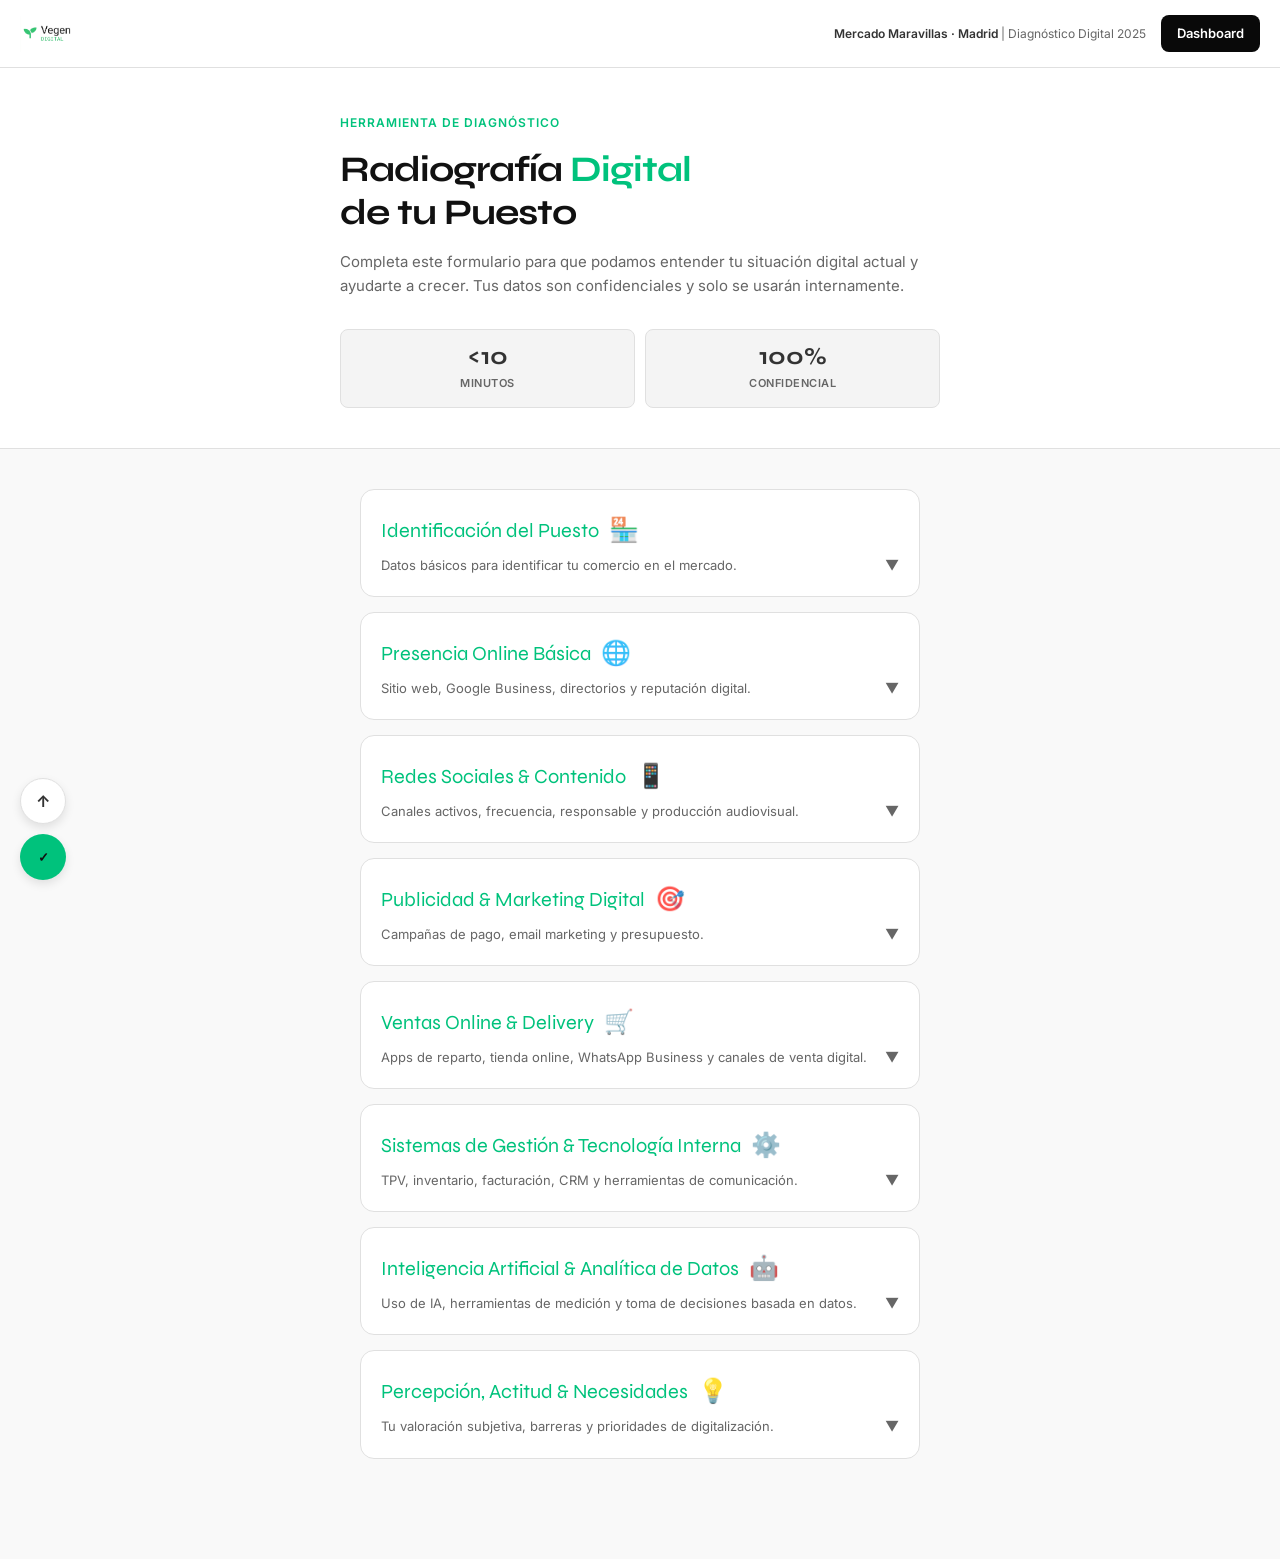
==== index.html @ 5d4c8b3e "update: componentes de métricas y logos" ====
<!DOCTYPE html>
<html lang="es">
<head>
<meta charset="UTF-8">
<meta name="viewport" content="width=device-width, initial-scale=1.0">
<title>Diagnóstico Digital · Mercado Maravillas · Vegen Digital</title>
<link href="https://fonts.googleapis.com/css2?family=Syne:wght@400;600;700;800&family=Inter:wght@300;400;500;600;700&family=DM+Sans:ital,opsz,wght@0,9..40,300;0,9..40,400;0,9..40,500;1,9..40,300&display=swap" rel="stylesheet">
<link rel="stylesheet" href="css/style.css">
</head>
<body>

<div id="progress-bar"></div>

<!-- SUCCESS -->
<div id="success-screen">
  <div class="success-icon">✅</div>
  <h2>¡Diagnóstico <em>enviado!</em></h2>
  <p>Gracias por completar el formulario. Recibirás tu informe individual en breve. El equipo de Vegen Digital revisará tus respuestas y se pondrá en contacto contigo.</p>
  <div class="success-bar"><div class="success-bar-fill" id="sbar"></div></div>
</div>

<!-- HEADER -->
<header class="site-header">
  <div class="brand">
    <img src="img/logo_vegen.png" alt="Vegen Digital" style="height: 36px; width: auto;">
  </div>
  <div class="header-right">
    <div class="header-text">
      <strong>Mercado Maravillas · Madrid</strong> | Diagnóstico Digital 2025
    </div>
    <div class="dashboard-btn-container">
      <a href="dashboard.html" class="dashboard-btn">Dashboard</a>
    </div>
  </div>
</header>

<!-- HERO -->
<div class="hero">
  <div class="hero-inner">
    <div class="hero-label">Herramienta de diagnóstico</div>
    <h1>Radiografía <em>Digital</em><br>de tu Puesto</h1>
    <p>Completa este formulario para que podamos entender tu situación digital actual y ayudarte a crecer. Tus datos son confidenciales y solo se usarán internamente.</p>

    <div class="indicators">
      <div class="ind"><strong><10</strong><span>Minutos</span></div>
      <div class="ind"><strong>100%</strong><span>Confidencial</span></div>
    </div>
  </div>
</div>

<div class="container">
  <form id="diagnostic-form" novalidate class="form-wrapper">
  <div class="block">
        <div class="block-header">
      <div class="block-title-row">
        <div class="block-title">Identificación del Puesto</div>
        <div class="block-icon">🏪</div>
      </div>
      <div class="block-desc">Datos básicos para identificar tu comercio en el mercado.</div>
      <div class="block-toggle-icon">▼</div>
    </div>
    <div class="block-content">
      <div class="q">
        <div class="q-title"><span class="q-num">01</span> Nombre del puesto / negocio <span class="q-req">*</span></div>
        <div class="q-desc">Tal como aparece en el cartel o se conoce en el mercado</div>
        <div class="q-body">
          <input name="nombre_puesto" placeholder="Ej: Frutería La Maravilla" required="" type="text"/>
          <div class="err-msg">Este campo es requerido o inválido.</div>
        </div>
      </div>
      <div class="q">
        <div class="q-title"><span class="q-num">02</span> Número o ubicación del puesto <span class="q-req">*</span></div>
        <div class="q-desc">Pasillo, número de local o referencia interna del mercado</div>
        <div class="q-body">
          <input name="ubicacion_puesto" placeholder="Ej: Puesto 14 · Pasillo Central" required="" type="text"/>
          <div class="err-msg">Este campo es requerido o inválido.</div>
        </div>
      </div>
      <div class="q">
        <div class="q-title"><span class="q-num">03</span> Categoría del negocio <span class="q-req">*</span></div>
        <div class="q-desc">Selecciona la que mejor describe tu actividad</div>
        <div class="q-body">
          <select name="categoria" required="">
<option value="">— Selecciona una categoría —</option>
<option>Carnicería / Charcutería</option>
<option>Frutería / Verdulería</option>
<option>Pescadería / Marisquería</option>
<option>Panadería / Pastelería</option>
<option>Bar / Cafetería / Restaurante</option>
<option>Comida preparada / Take away</option>
<option>Especias / Frutos secos</option>
<option>Floristería</option>
<option>Lácteos / Quesos</option>
<option>Bodega / Vinos</option>
<option>Delicatesen / Gourmet</option>
<option>Otro</option>
</select>
          <div class="err-msg">Este campo es requerido o inválido.</div>
        </div>
      </div>
      <div class="q">
        <div class="q-title"><span class="q-num">04</span> Nombre del responsable </div>
        <div class="q-desc">Opcional · Solo para seguimiento interno de Vegen Digital</div>
        <div class="q-body">
          <input name="responsable" placeholder="Tu nombre y apellido" type="text"/>
          <div class="err-msg">Este campo es requerido o inválido.</div>
        </div>
      </div>
      <div class="q">
        <div class="q-title"><span class="q-num">05</span> Email de contacto </div>
        <div class="q-desc">Para enviarte el informe individual de tu puesto</div>
        <div class="q-body">
          <input name="email" placeholder="tu@email.com" type="email"/>
          <div class="err-msg">Este campo es requerido o inválido.</div>
        </div>
      </div>
      <div class="q">
        <div class="q-title"><span class="q-num">06</span> Teléfono de contacto </div>
        <div class="q-desc">WhatsApp preferiblemente</div>
        <div class="q-body">
          <input name="telefono" placeholder="+34 600 000 000" type="tel"/>
          <div class="err-msg">Este campo es requerido o inválido.</div>
        </div>
      </div>
      <div class="q">
        <div class="q-title"><span class="q-num">07</span> ¿Cuántas personas trabajan habitualmente en el puesto? <span class="q-req">*</span></div>
        <div class="q-desc">Incluyendo titulares, empleados fijos y a tiempo parcial</div>
        <div class="q-body">
          <div class="options-inline pill-group" id="q7-grp">
<label class="pill"><input name="num_personas" type="radio" value="Solo yo"/><span>Solo yo</span></label>
<label class="pill"><input name="num_personas" type="radio" value="2-3 personas"/><span>2–3 personas</span></label>
<label class="pill"><input name="num_personas" type="radio" value="4-6 personas"/><span>4–6 personas</span></label>
<label class="pill"><input name="num_personas" type="radio" value="7 o más"/><span>7 o más</span></label>
</div>
          <div class="err-msg">Este campo es requerido o inválido.</div>
        </div>
      </div>
    </div>
  </div>
  <div class="block">
        <div class="block-header">
      <div class="block-title-row">
        <div class="block-title">Presencia Online Básica</div>
        <div class="block-icon">🌐</div>
      </div>
      <div class="block-desc">Sitio web, Google Business, directorios y reputación digital.</div>
      <div class="block-toggle-icon">▼</div>
    </div>
    <div class="block-content">
      <div class="q">
        <div class="q-title"><span class="q-num">08</span> ¿Tiene sitio web propio? <span class="q-req">*</span></div>
        <div class="q-desc">Dominio propio, no solo una página en red social</div>
        <div class="q-body">
          <div class="pill-group" id="q8-grp">
<label class="pill"><input data-show="sub8" name="tiene_web" type="radio" value="Si"/><span>Sí</span></label>
<label class="pill"><input data-hide="sub8" name="tiene_web" type="radio" value="No"/><span>No</span></label>
<label class="pill"><input data-show="sub8" name="tiene_web" type="radio" value="En construccion"/><span>En construcción</span></label>
</div>
          <div class="err-msg">Este campo es requerido o inválido.</div>
        </div>
      </div>
      <div class="q">
        <div class="q-title"><span class="q-num">09</span> ¿Tiene perfil en Google Business Profile? <span class="q-req">*</span></div>
        <div class="q-desc">Aparece en Google Maps cuando alguien busca tu negocio</div>
        <div class="q-body">
          <div class="pill-group" id="q9-grp">
<label class="pill"><input data-show="sub9" name="tiene_gbp" type="radio" value="Si"/><span>Sí</span></label>
<label class="pill"><input data-hide="sub9" name="tiene_gbp" type="radio" value="No"/><span>No</span></label>
<label class="pill"><input data-hide="sub9" name="tiene_gbp" type="radio" value="No se"/><span>No sé</span></label>
</div>
          <div class="err-msg">Este campo es requerido o inválido.</div>
        </div>
      </div>
      <div class="q">
        <div class="q-title"><span class="q-num">10</span> ¿Aparece en otros directorios o plataformas de reputación? </div>
        <div class="q-desc">Selecciona todas las que aplican</div>
        <div class="q-body">
          <div class="options-group" id="q10-grp">
<label class="opt-btn opt-check"><input name="directorios" type="checkbox" value="TripAdvisor"/><div class="opt-icon"></div>TripAdvisor</label>
<label class="opt-btn opt-check"><input name="directorios" type="checkbox" value="Yelp"/><div class="opt-icon"></div>Yelp</label>
<label class="opt-btn opt-check"><input name="directorios" type="checkbox" value="TheFork / El Tenedor"/><div class="opt-icon"></div>TheFork / El Tenedor</label>
<label class="opt-btn opt-check"><input name="directorios" type="checkbox" value="Páginas Amarillas"/><div class="opt-icon"></div>Páginas Amarillas</label>
<label class="opt-btn opt-check"><input name="directorios" type="checkbox" value="Foursquare"/><div class="opt-icon"></div>Foursquare</label>
<label class="opt-btn opt-check"><input name="directorios" type="checkbox" value="Ninguno"/><div class="opt-icon"></div>Ninguno</label>
<label class="opt-btn opt-check"><input name="directorios" type="checkbox" value="Otro"/><div class="opt-icon"></div>Otro</label>
</div>
          <div class="err-msg">Este campo es requerido o inválido.</div>
        </div>
      </div>
      <div class="q">
        <div class="q-title"><span class="q-num">11</span> ¿Tiene menú digital, carta QR o video-menú? </div>
        <div class="q-desc">Para bares, cafeterías y puestos de comida preparada</div>
        <div class="q-body">
          <div class="options-group">
<label class="opt-btn opt-check"><input name="menu_digital" type="checkbox" value="Carta QR"/><div class="opt-icon"></div>Carta QR (enlace o código QR)</label>
<label class="opt-btn opt-check"><input name="menu_digital" type="checkbox" value="Menú digital en pantalla"/><div class="opt-icon"></div>Menú digital en pantalla (TV/monitor)</label>
<label class="opt-btn opt-check"><input name="menu_digital" type="checkbox" value="Video menú"/><div class="opt-icon"></div>Video-menú</label>
<label class="opt-btn opt-check"><input name="menu_digital" type="checkbox" value="No aplica"/><div class="opt-icon"></div>No aplica / No tengo</label>
</div>
          <div class="err-msg">Este campo es requerido o inválido.</div>
        </div>
      </div>
    </div>
  </div>
  <div class="block">
        <div class="block-header">
      <div class="block-title-row">
        <div class="block-title">Redes Sociales & Contenido</div>
        <div class="block-icon">📱</div>
      </div>
      <div class="block-desc">Canales activos, frecuencia, responsable y producción audiovisual.</div>
      <div class="block-toggle-icon">▼</div>
    </div>
    <div class="block-content">
      <div class="q">
        <div class="q-title"><span class="q-num">12</span> ¿En qué redes sociales tiene presencia el negocio? <span class="q-req">*</span></div>
        <div class="q-desc">Selecciona todas las que aplican</div>
        <div class="q-body">
          <div class="options-group" id="q12-grp">
<label class="opt-btn opt-check" data-toggle-sub="sub12-ig"><input name="rrss" type="checkbox" value="Instagram"/><div class="opt-icon"></div>Instagram</label>
<label class="opt-btn opt-check" data-toggle-sub="sub12-fb"><input name="rrss" type="checkbox" value="Facebook"/><div class="opt-icon"></div>Facebook</label>
<label class="opt-btn opt-check" data-toggle-sub="sub12-tt"><input name="rrss" type="checkbox" value="TikTok"/><div class="opt-icon"></div>TikTok</label>
<label class="opt-btn opt-check" data-toggle-sub="sub12-yt"><input name="rrss" type="checkbox" value="YouTube"/><div class="opt-icon"></div>YouTube</label>
<label class="opt-btn opt-check" data-toggle-sub="sub12-li"><input name="rrss" type="checkbox" value="LinkedIn"/><div class="opt-icon"></div>LinkedIn</label>
<label class="opt-btn opt-check"><input name="rrss" type="checkbox" value="Pinterest"/><div class="opt-icon"></div>Pinterest</label>
<label class="opt-btn opt-check"><input name="rrss" type="checkbox" value="Telegram"/><div class="opt-icon"></div>Telegram</label>
<label class="opt-btn opt-check"><input name="rrss" type="checkbox" value="X / Twitter"/><div class="opt-icon"></div>X / Twitter</label>
<label class="opt-btn opt-check"><input name="rrss" type="checkbox" value="Ninguna"/><div class="opt-icon"></div>No tenemos redes sociales</label>
</div>
          <div class="err-msg">Este campo es requerido o inválido.</div>
        </div>
      </div>
      <div class="q">
        <div class="q-title"><span class="q-num">13</span> ¿Con qué frecuencia se publica contenido en redes? </div>
        <div class="q-desc">En la red más activa del negocio</div>
        <div class="q-body">
          <div class="pill-group">
<label class="pill"><input name="frecuencia_contenido" type="radio" value="No publicamos"/><span>No publicamos</span></label>
<label class="pill"><input name="frecuencia_contenido" type="radio" value="Raramente"/><span>Raramente</span></label>
<label class="pill"><input name="frecuencia_contenido" type="radio" value="1-2 veces al mes"/><span>1–2 veces/mes</span></label>
<label class="pill"><input name="frecuencia_contenido" type="radio" value="1-2 veces a la semana"/><span>1–2 veces/semana</span></label>
<label class="pill"><input name="frecuencia_contenido" type="radio" value="Casi todos los días"/><span>Casi a diario</span></label>
</div>
          <div class="err-msg">Este campo es requerido o inválido.</div>
        </div>
      </div>
      <div class="q">
        <div class="q-title"><span class="q-num">14</span> ¿Quién crea y sube el contenido? <span class="q-req">*</span></div>
        <div class="q-body">
          <div class="pill-group">
<label class="pill"><input name="quien_contenido" type="radio" value="Yo mismo"/><span>Yo mismo/a</span></label>
<label class="pill"><input name="quien_contenido" type="radio" value="Un empleado"/><span>Un empleado</span></label>
<label class="pill"><input name="quien_contenido" type="radio" value="Un familiar"/><span>Un familiar</span></label>
<label class="pill"><input name="quien_contenido" type="radio" value="Una agencia"/><span>Una agencia</span></label>
<label class="pill"><input name="quien_contenido" type="radio" value="Un freelance"/><span>Un freelance</span></label>
<label class="pill"><input name="quien_contenido" type="radio" value="Nadie"/><span>Nadie / no se publica</span></label>
</div>
          <div class="err-msg">Este campo es requerido o inválido.</div>
        </div>
      </div>
      <div class="q">
        <div class="q-title"><span class="q-num">15</span> ¿Quién hace las fotografías del negocio / productos? </div>
        <div class="q-body">
          <div class="pill-group">
<label class="pill"><input name="quien_fotos" type="radio" value="Yo con el movil"/><span>Yo con el móvil</span></label>
<label class="pill"><input name="quien_fotos" type="radio" value="Fotógrafo profesional"/><span>Fotógrafo profesional</span></label>
<label class="pill"><input name="quien_fotos" type="radio" value="Un empleado"/><span>Un empleado</span></label>
<label class="pill"><input name="quien_fotos" type="radio" value="Un familiar"/><span>Un familiar</span></label>
<label class="pill"><input name="quien_fotos" type="radio" value="No tenemos fotos propias"/><span>No tenemos fotos propias</span></label>
</div>
          <div class="err-msg">Este campo es requerido o inválido.</div>
        </div>
      </div>
      <div class="q">
        <div class="q-title"><span class="q-num">16</span> ¿Se producen vídeos del negocio / productos? </div>
        <div class="q-desc">Reels, TikToks, Shorts, vídeos de producto…</div>
        <div class="q-body">
          <div class="pill-group">
<label class="pill"><input data-show="sub16" name="produce_video" type="radio" value="Si"/><span>Sí</span></label>
<label class="pill"><input data-hide="sub16" name="produce_video" type="radio" value="No"/><span>No</span></label>
</div>
          <div class="err-msg">Este campo es requerido o inválido.</div>
        </div>
      </div>
      <div class="q">
        <div class="q-title"><span class="q-num">17</span> ¿Tiene plan de contenidos o calendario editorial? </div>
        <div class="q-body">
          <div class="pill-group">
<label class="pill"><input name="plan_contenido" type="radio" value="Si formal"/><span>Sí, formal y documentado</span></label>
<label class="pill"><input name="plan_contenido" type="radio" value="Si informal"/><span>Sí, informal</span></label>
<label class="pill"><input name="plan_contenido" type="radio" value="No"/><span>No</span></label>
</div>
          <div class="err-msg">Este campo es requerido o inválido.</div>
        </div>
      </div>
      <div class="q">
        <div class="q-title"><span class="q-num">18</span> ¿Cuántos seguidores tiene aproximadamente en su red principal? </div>
        <div class="q-body">
          <div class="pill-group">
<label class="pill"><input name="seguidores" type="radio" value="No tenemos redes"/><span>No tenemos</span></label>
<label class="pill"><input name="seguidores" type="radio" value="Menos de 100"/><span>Menos de 100</span></label>
<label class="pill"><input name="seguidores" type="radio" value="100-500"/><span>100–500</span></label>
<label class="pill"><input name="seguidores" type="radio" value="500-2000"/><span>500–2.000</span></label>
<label class="pill"><input name="seguidores" type="radio" value="2000-10000"/><span>2.000–10.000</span></label>
<label class="pill"><input name="seguidores" type="radio" value="Más de 10000"/><span>+10.000</span></label>
</div>
          <div class="err-msg">Este campo es requerido o inválido.</div>
        </div>
      </div>
    </div>
  </div>
  <div class="block">
        <div class="block-header">
      <div class="block-title-row">
        <div class="block-title">Publicidad & Marketing Digital</div>
        <div class="block-icon">🎯</div>
      </div>
      <div class="block-desc">Campañas de pago, email marketing y presupuesto.</div>
      <div class="block-toggle-icon">▼</div>
    </div>
    <div class="block-content">
      <div class="q">
        <div class="q-title"><span class="q-num">19</span> ¿Ha realizado campañas en Meta Ads (Instagram / Facebook)? <span class="q-req">*</span></div>
        <div class="q-body">
          <div class="pill-group">
<label class="pill"><input data-show="sub19" name="meta_ads" type="radio" value="Si actualmente"/><span>Sí, actualmente</span></label>
<label class="pill"><input data-show="sub19" name="meta_ads" type="radio" value="Antes si"/><span>Antes sí, ahora no</span></label>
<label class="pill"><input data-hide="sub19" name="meta_ads" type="radio" value="No nunca"/><span>No, nunca</span></label>
</div>
          <div class="err-msg">Este campo es requerido o inválido.</div>
        </div>
      </div>
      <div class="q">
        <div class="q-title"><span class="q-num">20</span> ¿Ha realizado campañas en Google Ads? </div>
        <div class="q-desc">Search, Display, Maps, Shopping…</div>
        <div class="q-body">
          <div class="pill-group">
<label class="pill"><input data-show="sub20" name="google_ads" type="radio" value="Si actualmente"/><span>Sí, actualmente</span></label>
<label class="pill"><input data-show="sub20" name="google_ads" type="radio" value="Antes si"/><span>Antes sí, ahora no</span></label>
<label class="pill"><input data-hide="sub20" name="google_ads" type="radio" value="No nunca"/><span>No, nunca</span></label>
</div>
          <div class="err-msg">Este campo es requerido o inválido.</div>
        </div>
      </div>
      <div class="q">
        <div class="q-title"><span class="q-num">21</span> ¿Realiza campañas en otras plataformas? </div>
        <div class="q-body">
          <div class="options-group">
<label class="opt-btn opt-check"><input name="otras_ads" type="checkbox" value="TikTok Ads"/><div class="opt-icon"></div>TikTok Ads</label>
<label class="opt-btn opt-check"><input name="otras_ads" type="checkbox" value="YouTube Ads"/><div class="opt-icon"></div>YouTube Ads</label>
<label class="opt-btn opt-check"><input name="otras_ads" type="checkbox" value="Pinterest Ads"/><div class="opt-icon"></div>Pinterest Ads</label>
<label class="opt-btn opt-check"><input name="otras_ads" type="checkbox" value="LinkedIn Ads"/><div class="opt-icon"></div>LinkedIn Ads</label>
<label class="opt-btn opt-check"><input name="otras_ads" type="checkbox" value="Ninguna"/><div class="opt-icon"></div>Ninguna otra</label>
</div>
          <div class="err-msg">Este campo es requerido o inválido.</div>
        </div>
      </div>
      <div class="q">
        <div class="q-title"><span class="q-num">22</span> ¿Tiene estrategia de email marketing o newsletter? </div>
        <div class="q-body">
          <div class="pill-group">
<label class="pill"><input data-show="sub22" name="email_marketing" type="radio" value="Si"/><span>Sí</span></label>
<label class="pill"><input data-hide="sub22" name="email_marketing" type="radio" value="No"/><span>No</span></label>
</div>
          <div class="err-msg">Este campo es requerido o inválido.</div>
        </div>
      </div>
      <div class="q">
        <div class="q-title"><span class="q-num">23</span> ¿Tiene un plan de marketing o comunicación documentado? </div>
        <div class="q-body">
          <div class="pill-group">
<label class="pill"><input name="plan_marketing" type="radio" value="Si completo"/><span>Sí, completo</span></label>
<label class="pill"><input name="plan_marketing" type="radio" value="Si básico"/><span>Sí, básico</span></label>
<label class="pill"><input name="plan_marketing" type="radio" value="No"/><span>No</span></label>
</div>
          <div class="err-msg">Este campo es requerido o inválido.</div>
        </div>
      </div>
      <div class="q">
        <div class="q-title"><span class="q-num">24</span> ¿Cuánto invierte mensualmente en total en presencia y marketing digital? <span class="q-req">*</span></div>
        <div class="q-desc">Campañas + herramientas + agencias + servicios</div>
        <div class="q-body">
          <div class="pill-group">
<label class="pill"><input name="inversion_total" type="radio" value="0€"/><span>0€ (nada)</span></label>
<label class="pill"><input name="inversion_total" type="radio" value="Menos de 100€"/><span>Menos de 100€</span></label>
<label class="pill"><input name="inversion_total" type="radio" value="100-300€"/><span>100–300€</span></label>
<label class="pill"><input name="inversion_total" type="radio" value="300-700€"/><span>300–700€</span></label>
<label class="pill"><input name="inversion_total" type="radio" value="700-2000€"/><span>700–2.000€</span></label>
<label class="pill"><input name="inversion_total" type="radio" value="Más de 2000€"/><span>+2.000€</span></label>
</div>
          <div class="err-msg">Este campo es requerido o inválido.</div>
        </div>
      </div>
    </div>
  </div>
  <div class="block">
        <div class="block-header">
      <div class="block-title-row">
        <div class="block-title">Ventas Online & Delivery</div>
        <div class="block-icon">🛒</div>
      </div>
      <div class="block-desc">Apps de reparto, tienda online, WhatsApp Business y canales de venta digital.</div>
      <div class="block-toggle-icon">▼</div>
    </div>
    <div class="block-content">
      <div class="q">
        <div class="q-title"><span class="q-num">25</span> ¿Vende a través de alguna app de delivery? <span class="q-req">*</span></div>
        <div class="q-body">
          <div class="options-group">
<label class="opt-btn opt-check" data-toggle-sub="sub25"><input name="delivery" type="checkbox" value="Glovo"/><div class="opt-icon"></div>Glovo</label>
<label class="opt-btn opt-check" data-toggle-sub="sub25"><input name="delivery" type="checkbox" value="Uber Eats"/><div class="opt-icon"></div>Uber Eats</label>
<label class="opt-btn opt-check" data-toggle-sub="sub25"><input name="delivery" type="checkbox" value="Just Eat"/><div class="opt-icon"></div>Just Eat</label>
<label class="opt-btn opt-check" data-toggle-sub="sub25"><input name="delivery" type="checkbox" value="Deliveroo"/><div class="opt-icon"></div>Deliveroo</label>
<label class="opt-btn opt-check" data-toggle-sub="sub25"><input name="delivery" type="checkbox" value="Bolt Food"/><div class="opt-icon"></div>Bolt Food</label>
<label class="opt-btn opt-check" data-toggle-sub="sub25"><input name="delivery" type="checkbox" value="Otra"/><div class="opt-icon"></div>Otra plataforma</label>
<label class="opt-btn opt-check"><input name="delivery" type="checkbox" value="No"/><div class="opt-icon"></div>No usamos delivery</label>
</div>
          <div class="err-msg">Este campo es requerido o inválido.</div>
        </div>
      </div>
      <div class="q">
        <div class="q-title"><span class="q-num">26</span> ¿Recibe pedidos o consultas a través de WhatsApp? </div>
        <div class="q-body">
          <div class="pill-group">
<label class="pill"><input name="whatsapp_pedidos" type="radio" value="Si WhatsApp Business"/><span>Sí, con WhatsApp Business</span></label>
<label class="pill"><input name="whatsapp_pedidos" type="radio" value="Si WhatsApp normal"/><span>Sí, con WhatsApp normal</span></label>
<label class="pill"><input name="whatsapp_pedidos" type="radio" value="No"/><span>No</span></label>
</div>
          <div class="err-msg">Este campo es requerido o inválido.</div>
        </div>
      </div>
      <div class="q">
        <div class="q-title"><span class="q-num">27</span> ¿Tiene tienda online propia (e-commerce)? </div>
        <div class="q-body">
          <div class="pill-group">
<label class="pill"><input data-show="sub27" name="ecommerce_propio" type="radio" value="Si"/><span>Sí</span></label>
<label class="pill"><input data-hide="sub27" name="ecommerce_propio" type="radio" value="No"/><span>No</span></label>
<label class="pill"><input data-show="sub27" name="ecommerce_propio" type="radio" value="En construccion"/><span>En construcción</span></label>
</div>
          <div class="err-msg">Este campo es requerido o inválido.</div>
        </div>
      </div>
      <div class="q">
        <div class="q-title"><span class="q-num">28</span> ¿Tiene app móvil propia del negocio? </div>
        <div class="q-body">
          <div class="pill-group">
<label class="pill"><input name="app_propia" type="radio" value="Si"/><span>Sí</span></label>
<label class="pill"><input name="app_propia" type="radio" value="No"/><span>No</span></label>
<label class="pill"><input name="app_propia" type="radio" value="En desarrollo"/><span>En desarrollo</span></label>
</div>
          <div class="err-msg">Este campo es requerido o inválido.</div>
        </div>
      </div>
      <div class="q">
        <div class="q-title"><span class="q-num">29</span> ¿Tiene sistema de reservas o citas online? </div>
        <div class="q-body">
          <div class="pill-group">
<label class="pill"><input name="reservas_online" type="radio" value="Si"/><span>Sí</span></label>
<label class="pill"><input name="reservas_online" type="radio" value="No"/><span>No</span></label>
</div>
          <div class="err-msg">Este campo es requerido o inválido.</div>
        </div>
      </div>
      <div class="q">
        <div class="q-title"><span class="q-num">30</span> ¿Tiene programa de fidelización digital o tarjeta de puntos? </div>
        <div class="q-body">
          <div class="pill-group">
<label class="pill"><input name="fidelizacion" type="radio" value="Si digital"/><span>Sí, digital (app / QR)</span></label>
<label class="pill"><input name="fidelizacion" type="radio" value="Si física"/><span>Sí, física (tarjeta)</span></label>
<label class="pill"><input name="fidelizacion" type="radio" value="No"/><span>No</span></label>
</div>
          <div class="err-msg">Este campo es requerido o inválido.</div>
        </div>
      </div>
    </div>
  </div>
  <div class="block">
        <div class="block-header">
      <div class="block-title-row">
        <div class="block-title">Sistemas de Gestión & Tecnología Interna</div>
        <div class="block-icon">⚙️</div>
      </div>
      <div class="block-desc">TPV, inventario, facturación, CRM y herramientas de comunicación.</div>
      <div class="block-toggle-icon">▼</div>
    </div>
    <div class="block-content">
      <div class="q">
        <div class="q-title"><span class="q-num">31</span> ¿Qué tipo de sistema TPV (Punto de Venta) utiliza? <span class="q-req">*</span></div>
        <div class="q-body">
          <div class="options-group">
<label class="opt-btn"><input data-hide="sub31" name="tipo_tpv" type="radio" value="Caja registradora tradicional"/><div class="opt-icon"></div>Caja registradora tradicional</label>
<label class="opt-btn"><input data-show="sub31" name="tipo_tpv" type="radio" value="TPV con software"/><div class="opt-icon"></div>TPV con software específico</label>
<label class="opt-btn"><input data-show="sub31" name="tipo_tpv" type="radio" value="App en tablet/móvil"/><div class="opt-icon"></div>App en tablet / móvil</label>
<label class="opt-btn"><input name="tipo_tpv" type="radio" value="Ninguno"/><div class="opt-icon"></div>Ninguno</label>
</div>
          <div class="err-msg">Este campo es requerido o inválido.</div>
        </div>
      </div>
      <div class="q">
        <div class="q-title"><span class="q-num">32</span> ¿Gestiona el inventario / stock con alguna herramienta digital? </div>
        <div class="q-body">
          <div class="pill-group">
<label class="pill"><input data-show="sub32" name="gestion_stock" type="radio" value="Si"/><span>Sí</span></label>
<label class="pill"><input data-hide="sub32" name="gestion_stock" type="radio" value="No"/><span>No, de forma manual</span></label>
</div>
          <div class="err-msg">Este campo es requerido o inválido.</div>
        </div>
      </div>
      <div class="q">
        <div class="q-title"><span class="q-num">33</span> ¿Cómo gestiona la facturación? <span class="q-req">*</span></div>
        <div class="q-body">
          <div class="options-group">
<label class="opt-btn"><input data-show="sub33" name="facturacion" type="radio" value="Software facturación"/><div class="opt-icon"></div>Software de facturación propio</label>
<label class="opt-btn"><input data-hide="sub33" name="facturacion" type="radio" value="Gestoría externa"/><div class="opt-icon"></div>Gestoría / asesoría externa</label>
<label class="opt-btn"><input data-hide="sub33" name="facturacion" type="radio" value="Excel"/><div class="opt-icon"></div>Excel / Google Sheets</label>
<label class="opt-btn"><input data-hide="sub33" name="facturacion" type="radio" value="Manual"/><div class="opt-icon"></div>Manual (papel)</label>
</div>
          <div class="err-msg">Este campo es requerido o inválido.</div>
        </div>
      </div>
      <div class="q">
        <div class="q-title"><span class="q-num">34</span> ¿Utiliza herramienta de gestión financiera o contabilidad digital? </div>
        <div class="q-body">
          <div class="pill-group">
<label class="pill"><input data-show="sub34" name="gestion_financiera" type="radio" value="Si"/><span>Sí</span></label>
<label class="pill"><input data-hide="sub34" name="gestion_financiera" type="radio" value="No"/><span>No</span></label>
</div>
          <div class="err-msg">Este campo es requerido o inválido.</div>
        </div>
      </div>
      <div class="q">
        <div class="q-title"><span class="q-num">35</span> ¿Gestiona pedidos a proveedores de forma digital? </div>
        <div class="q-body">
          <div class="pill-group">
<label class="pill"><input name="pedidos_proveedores" type="radio" value="Email"/><span>Email</span></label>
<label class="pill"><input name="pedidos_proveedores" type="radio" value="WhatsApp"/><span>WhatsApp</span></label>
<label class="pill"><input name="pedidos_proveedores" type="radio" value="Plataforma del proveedor"/><span>Plataforma del proveedor</span></label>
<label class="pill"><input name="pedidos_proveedores" type="radio" value="Sistema propio"/><span>Sistema propio</span></label>
<label class="pill"><input name="pedidos_proveedores" type="radio" value="Teléfono / presencial"/><span>Teléfono / presencial</span></label>
</div>
          <div class="err-msg">Este campo es requerido o inválido.</div>
        </div>
      </div>
      <div class="q">
        <div class="q-title"><span class="q-num">36</span> ¿Tiene algún sistema de gestión de clientes (CRM)? </div>
        <div class="q-body">
          <div class="pill-group">
<label class="pill"><input name="crm" type="radio" value="Si software"/><span>Sí, software CRM</span></label>
<label class="pill"><input name="crm" type="radio" value="Si Excel"/><span>Sí, Excel/Sheets</span></label>
<label class="pill"><input name="crm" type="radio" value="No"/><span>No</span></label>
</div>
          <div class="err-msg">Este campo es requerido o inválido.</div>
        </div>
      </div>
      <div class="q">
        <div class="q-title"><span class="q-num">37</span> ¿Usa sistema de gestión de RRHH o nóminas? </div>
        <div class="q-body">
          <div class="pill-group">
<label class="pill"><input name="rrhh" type="radio" value="Si software"/><span>Sí, software</span></label>
<label class="pill"><input name="rrhh" type="radio" value="Si gestoría"/><span>Sí, vía gestoría</span></label>
<label class="pill"><input name="rrhh" type="radio" value="No aplica"/><span>No aplica (trabajo solo/a)</span></label>
<label class="pill"><input name="rrhh" type="radio" value="No"/><span>No</span></label>
</div>
          <div class="err-msg">Este campo es requerido o inválido.</div>
        </div>
      </div>
      <div class="q">
        <div class="q-title"><span class="q-num">38</span> ¿Tiene teléfono fijo con centralita digital o integración VoIP? </div>
        <div class="q-desc">Grabación de llamadas, buzón digital, desvío automático…</div>
        <div class="q-body">
          <div class="pill-group">
<label class="pill"><input name="telefono_digital" type="radio" value="Si VoIP"/><span>Sí, VoIP / centralita digital</span></label>
<label class="pill"><input name="telefono_digital" type="radio" value="Teléfono fijo tradicional"/><span>Teléfono fijo tradicional</span></label>
<label class="pill"><input name="telefono_digital" type="radio" value="Solo móvil"/><span>Solo móvil</span></label>
<label class="pill"><input name="telefono_digital" type="radio" value="Sin teléfono"/><span>No tenemos teléfono</span></label>
</div>
          <div class="err-msg">Este campo es requerido o inválido.</div>
        </div>
      </div>
      <div class="q">
        <div class="q-title"><span class="q-num">39</span> ¿Tiene chatbot o asistente automático en WhatsApp o web? </div>
        <div class="q-body">
          <div class="pill-group">
<label class="pill"><input name="chatbot" type="radio" value="Si WhatsApp"/><span>Sí, en WhatsApp</span></label>
<label class="pill"><input name="chatbot" type="radio" value="Si web"/><span>Sí, en la web</span></label>
<label class="pill"><input name="chatbot" type="radio" value="Si ambos"/><span>En ambos</span></label>
<label class="pill"><input name="chatbot" type="radio" value="No"/><span>No</span></label>
</div>
          <div class="err-msg">Este campo es requerido o inválido.</div>
        </div>
      </div>
    </div>
  </div>
  <div class="block">
        <div class="block-header">
      <div class="block-title-row">
        <div class="block-title">Inteligencia Artificial & Analítica de Datos</div>
        <div class="block-icon">🤖</div>
      </div>
      <div class="block-desc">Uso de IA, herramientas de medición y toma de decisiones basada en datos.</div>
      <div class="block-toggle-icon">▼</div>
    </div>
    <div class="block-content">
      <div class="q">
        <div class="q-title"><span class="q-num">40</span> ¿Utiliza herramientas de Inteligencia Artificial en su negocio? <span class="q-req">*</span></div>
        <div class="q-desc">ChatGPT, Gemini, Copilot, Midjourney, herramientas con IA integrada…</div>
        <div class="q-body">
          <div class="pill-group">
<label class="pill"><input data-show="sub40" name="usa_ia" type="radio" value="Si habitualmente"/><span>Sí, habitualmente</span></label>
<label class="pill"><input data-show="sub40" name="usa_ia" type="radio" value="Si ocasionalmente"/><span>Sí, ocasionalmente</span></label>
<label class="pill"><input data-hide="sub40" name="usa_ia" type="radio" value="No"/><span>No</span></label>
</div>
          <div class="err-msg">Este campo es requerido o inválido.</div>
        </div>
      </div>
      <div class="q">
        <div class="q-title"><span class="q-num">41</span> ¿Usa IA en su teléfono personal para tareas del negocio? </div>
        <div class="q-desc">Siri, Google Assistant, apps con IA, transcripción, traducción…</div>
        <div class="q-body">
          <div class="pill-group">
<label class="pill"><input name="ia_movil" type="radio" value="Si frecuentemente"/><span>Sí, frecuentemente</span></label>
<label class="pill"><input name="ia_movil" type="radio" value="Si ocasionalmente"/><span>Sí, ocasionalmente</span></label>
<label class="pill"><input name="ia_movil" type="radio" value="No"/><span>No</span></label>
</div>
          <div class="err-msg">Este campo es requerido o inválido.</div>
        </div>
      </div>
      <div class="q">
        <div class="q-title"><span class="q-num">42</span> ¿Mide el rendimiento de su negocio con herramientas digitales? <span class="q-req">*</span></div>
        <div class="q-body">
          <div class="options-group">
<label class="opt-btn opt-check"><input name="herramientas_analitica" type="checkbox" value="Google Analytics"/><div class="opt-icon"></div>Google Analytics / Search Console</label>
<label class="opt-btn opt-check"><input name="herramientas_analitica" type="checkbox" value="Meta Insights"/><div class="opt-icon"></div>Meta Business Suite / Insights</label>
<label class="opt-btn opt-check"><input name="herramientas_analitica" type="checkbox" value="Reportes TPV"/><div class="opt-icon"></div>Reportes del TPV</label>
<label class="opt-btn opt-check"><input name="herramientas_analitica" type="checkbox" value="Excel / Sheets"/><div class="opt-icon"></div>Excel / Google Sheets</label>
<label class="opt-btn opt-check"><input name="herramientas_analitica" type="checkbox" value="Google Business Insights"/><div class="opt-icon"></div>Google Business Insights</label>
<label class="opt-btn opt-check"><input name="herramientas_analitica" type="checkbox" value="Ninguna"/><div class="opt-icon"></div>Ninguna / no mido nada</label>
</div>
          <div class="err-msg">Este campo es requerido o inválido.</div>
        </div>
      </div>
      <div class="q">
        <div class="q-title"><span class="q-num">43</span> ¿Tiene instalado el Píxel de Meta o Google Tag en su web? </div>
        <div class="q-desc">Para medir conversiones y hacer remarketing</div>
        <div class="q-body">
          <div class="pill-group">
<label class="pill"><input name="pixel_tag" type="radio" value="Si Meta Pixel"/><span>Sí, Píxel de Meta</span></label>
<label class="pill"><input name="pixel_tag" type="radio" value="Si Google Tag"/><span>Sí, Google Tag</span></label>
<label class="pill"><input name="pixel_tag" type="radio" value="Ambos"/><span>Ambos</span></label>
<label class="pill"><input name="pixel_tag" type="radio" value="No"/><span>No</span></label>
<label class="pill"><input name="pixel_tag" type="radio" value="No se"/><span>No sé</span></label>
<label class="pill"><input name="pixel_tag" type="radio" value="No tengo web"/><span>No tengo web</span></label>
</div>
          <div class="err-msg">Este campo es requerido o inválido.</div>
        </div>
      </div>
    </div>
  </div>
  <div class="block">
        <div class="block-header">
      <div class="block-title-row">
        <div class="block-title">Percepción, Actitud & Necesidades</div>
        <div class="block-icon">💡</div>
      </div>
      <div class="block-desc">Tu valoración subjetiva, barreras y prioridades de digitalización.</div>
      <div class="block-toggle-icon">▼</div>
    </div>
    <div class="block-content">
      <div class="q">
        <div class="q-title"><span class="q-num">44</span> ¿Qué importancia le da al posicionamiento online de su negocio? <span class="q-req">*</span></div>
        <div class="q-body">
          <div class="scale-wrap" id="scale44">
<div class="scale-btn" data-group="importancia_online" data-val="1">1</div>
<div class="scale-btn" data-group="importancia_online" data-val="2">2</div>
<div class="scale-btn" data-group="importancia_online" data-val="3">3</div>
<div class="scale-btn" data-group="importancia_online" data-val="4">4</div>
<div class="scale-btn" data-group="importancia_online" data-val="5">5</div>
<div class="scale-btn" data-group="importancia_online" data-val="6">6</div>
<div class="scale-btn" data-group="importancia_online" data-val="7">7</div>
<div class="scale-btn" data-group="importancia_online" data-val="8">8</div>
<div class="scale-btn" data-group="importancia_online" data-val="9">9</div>
<div class="scale-btn" data-group="importancia_online" data-val="10">10</div>
</div><div class="scale-labels" style="max-width:440px;"><span>Nada importante</span><span>Muy importante</span></div><input id="importancia_online_val" name="importancia_online" type="hidden"/>
          <div class="err-msg">Este campo es requerido o inválido.</div>
        </div>
      </div>
      <div class="q">
        <div class="q-title"><span class="q-num">45</span> ¿Cree que su presencia digital actual refleja bien lo que ofrece? </div>
        <div class="q-body">
          <div class="scale-wrap">
<div class="scale-btn" data-group="refleja_oferta" data-val="1">1</div>
<div class="scale-btn" data-group="refleja_oferta" data-val="2">2</div>
<div class="scale-btn" data-group="refleja_oferta" data-val="3">3</div>
<div class="scale-btn" data-group="refleja_oferta" data-val="4">4</div>
<div class="scale-btn" data-group="refleja_oferta" data-val="5">5</div>
</div><div class="scale-labels" style="max-width:220px;"><span>Para nada</span><span>Perfectamente</span></div><input id="refleja_oferta_val" name="refleja_oferta" type="hidden"/>
          <div class="err-msg">Este campo es requerido o inválido.</div>
        </div>
      </div>
      <div class="q">
        <div class="q-title"><span class="q-num">46</span> ¿Cuál es el mayor obstáculo para mejorar su presencia digital? </div>
        <div class="q-desc">Selecciona todas las que aplican</div>
        <div class="q-body">
          <div class="options-group">
<label class="opt-btn opt-check"><input name="obstaculos" type="checkbox" value="Falta de tiempo"/><div class="opt-icon"></div>Falta de tiempo</label>
<label class="opt-btn opt-check"><input name="obstaculos" type="checkbox" value="Falta de presupuesto"/><div class="opt-icon"></div>Falta de presupuesto</label>
<label class="opt-btn opt-check"><input name="obstaculos" type="checkbox" value="No sé por dónde empezar"/><div class="opt-icon"></div>No sé por dónde empezar</label>
<label class="opt-btn opt-check"><input name="obstaculos" type="checkbox" value="No creo que sea necesario"/><div class="opt-icon"></div>No creo que sea necesario para mi negocio</label>
<label class="opt-btn opt-check"><input name="obstaculos" type="checkbox" value="Falta de personal"/><div class="opt-icon"></div>Falta de personal capacitado</label>
<label class="opt-btn opt-check"><input name="obstaculos" type="checkbox" value="Malas experiencias previas"/><div class="opt-icon"></div>Malas experiencias previas con agencias</label>
<label class="opt-btn opt-check"><input name="obstaculos" type="checkbox" value="Otro"/><div class="opt-icon"></div>Otro</label>
</div>
          <div class="err-msg">Este campo es requerido o inválido.</div>
        </div>
      </div>
      <div class="q">
        <div class="q-title"><span class="q-num">47</span> ¿Ha contratado alguna vez servicios de marketing o digitalización? <span class="q-req">*</span></div>
        <div class="q-body">
          <div class="pill-group">
<label class="pill"><input data-show="sub47" name="contrato_mkting" type="radio" value="Si actualmente"/><span>Sí, actualmente</span></label>
<label class="pill"><input data-show="sub47" name="contrato_mkting" type="radio" value="Si antes"/><span>Sí, antes</span></label>
<label class="pill"><input data-hide="sub47" name="contrato_mkting" type="radio" value="No nunca"/><span>No, nunca</span></label>
</div>
          <div class="err-msg">Este campo es requerido o inválido.</div>
        </div>
      </div>
      <div class="q">
        <div class="q-title"><span class="q-num">48</span> ¿En qué áreas digitales le gustaría mejorar en los próximos 12 meses? <span class="q-req">*</span></div>
        <div class="q-desc">Selecciona hasta 3 prioritarias</div>
        <div class="q-body">
          <div class="options-group" id="q48-grp">
<label class="opt-btn opt-check"><input name="areas_mejora" type="checkbox" value="Gestión de redes sociales"/><div class="opt-icon"></div>Gestión de redes sociales</label>
<label class="opt-btn opt-check"><input name="areas_mejora" type="checkbox" value="Publicidad pagada (Ads)"/><div class="opt-icon"></div>Publicidad pagada (Meta Ads / Google Ads)</label>
<label class="opt-btn opt-check"><input name="areas_mejora" type="checkbox" value="Sitio web propio"/><div class="opt-icon"></div>Sitio web propio</label>
<label class="opt-btn opt-check"><input name="areas_mejora" type="checkbox" value="Google Business / Maps"/><div class="opt-icon"></div>Posicionamiento en Google / Maps</label>
<label class="opt-btn opt-check"><input name="areas_mejora" type="checkbox" value="Tienda online"/><div class="opt-icon"></div>Tienda online / e-commerce</label>
<label class="opt-btn opt-check"><input name="areas_mejora" type="checkbox" value="Fotografía y vídeo profesional"/><div class="opt-icon"></div>Fotografía y vídeo profesional</label>
<label class="opt-btn opt-check"><input name="areas_mejora" type="checkbox" value="Inteligencia Artificial"/><div class="opt-icon"></div>Uso de Inteligencia Artificial</label>
<label class="opt-btn opt-check"><input name="areas_mejora" type="checkbox" value="Analítica y métricas"/><div class="opt-icon"></div>Analítica y métricas de negocio</label>
<label class="opt-btn opt-check"><input name="areas_mejora" type="checkbox" value="Sistemas de gestión (TPV, ERP)"/><div class="opt-icon"></div>Sistemas de gestión (TPV, ERP, CRM)</label>
<label class="opt-btn opt-check"><input name="areas_mejora" type="checkbox" value="Formación digital"/><div class="opt-icon"></div>Formación digital para el equipo</label>
</div>
          <div class="err-msg">Este campo es requerido o inválido.</div>
        </div>
      </div>
      <div class="q">
        <div class="q-title"><span class="q-num">49</span> ¿Estaría dispuesto a participar en un programa colectivo de digitalización del mercado? </div>
        <div class="q-desc">Con formaciones, recursos compartidos y acompañamiento grupal</div>
        <div class="q-body">
          <div class="pill-group">
<label class="pill"><input name="programa_colectivo" type="radio" value="Sí, con interés"/><span>Sí, me interesa mucho</span></label>
<label class="pill"><input name="programa_colectivo" type="radio" value="Quizás"/><span>Quizás, necesito más info</span></label>
<label class="pill"><input name="programa_colectivo" type="radio" value="No por ahora"/><span>No por ahora</span></label>
</div>
          <div class="err-msg">Este campo es requerido o inválido.</div>
        </div>
      </div>
      <div class="q">
        <div class="q-title"><span class="q-num">50</span> ¿Cuánto estaría dispuesto a invertir mensualmente en un servicio integral de marketing digital? <span class="q-req">*</span></div>
        <div class="q-body">
          <div class="pill-group">
<label class="pill"><input name="wtp_mensual" type="radio" value="Menos de 100€"/><span>Menos de 100€</span></label>
<label class="pill"><input name="wtp_mensual" type="radio" value="100-300€"/><span>100–300€</span></label>
<label class="pill"><input name="wtp_mensual" type="radio" value="300-600€"/><span>300–600€</span></label>
<label class="pill"><input name="wtp_mensual" type="radio" value="600-1000€"/><span>600–1.000€</span></label>
<label class="pill"><input name="wtp_mensual" type="radio" value="Más de 1000€"/><span>+1.000€</span></label>
<label class="pill"><input name="wtp_mensual" type="radio" value="No invertiría"/><span>No invertiría</span></label>
</div>
          <div class="err-msg">Este campo es requerido o inválido.</div>
        </div>
      </div>
      <div class="q">
        <div class="q-title"><span class="q-num">51</span> ¿Qué servicio le aportaría más valor inmediato? </div>
        <div class="q-body">
          <div class="options-group">
<label class="opt-btn"><input name="servicio_prioritario" type="radio" value="Gestión de redes sociales"/><div class="opt-icon"></div>Gestión de redes sociales</label>
<label class="opt-btn"><input name="servicio_prioritario" type="radio" value="Publicidad pagada"/><div class="opt-icon"></div>Publicidad pagada (Ads)</label>
<label class="opt-btn"><input name="servicio_prioritario" type="radio" value="Web / tienda online"/><div class="opt-icon"></div>Web / tienda online</label>
<label class="opt-btn"><input name="servicio_prioritario" type="radio" value="Google Maps / GBP"/><div class="opt-icon"></div>Google Maps / Google Business</label>
<label class="opt-btn"><input name="servicio_prioritario" type="radio" value="Fotografía y vídeo"/><div class="opt-icon"></div>Fotografía y vídeo profesional</label>
<label class="opt-btn"><input name="servicio_prioritario" type="radio" value="Formación digital"/><div class="opt-icon"></div>Formación digital</label>
<label class="opt-btn"><input name="servicio_prioritario" type="radio" value="IA para el negocio"/><div class="opt-icon"></div>IA para el negocio</label>
<label class="opt-btn"><input name="servicio_prioritario" type="radio" value="Consultoría estratégica"/><div class="opt-icon"></div>Consultoría estratégica digital</label>
</div>
          <div class="err-msg">Este campo es requerido o inválido.</div>
        </div>
      </div>
      <div class="q">
        <div class="q-title"><span class="q-num">52</span> ¿Tiene algún comentario o necesidad específica que quiera compartir? </div>
        <div class="q-desc">Campo libre para cualquier observación, duda o petición</div>
        <div class="q-body">
          <textarea name="comentarios" placeholder="Escribe aquí lo que quieras…"></textarea>
          <div class="err-msg">Este campo es requerido o inválido.</div>
        </div>
      </div>

  </form>
</div>

<div class="floating-actions">
  <a href="#" class="fab">↑</a>
  <button class="fab fab-submit" form="diagnostic-form">✓</button>
</div>

<script src="js/main.js"></script>
</body>
</html>
---- css/style.css ----
:root {
  --g: #00C27C;
  --g2: #009960;
  --lime: #C8FF00;
  --black: #090909;
  --dark: #111111;
  --card: #ffffff;
  --card2: #f4f4f4;
  --border: #e0e0e0;
  --border2: #cccccc;
  --muted: #666666;
  --muted2: #888888;
  --text: #333333;
  --white: #fff;
  --err: #ff5a5a;
  --radius: 14px;
  --radius-sm: 8px;
  --bg: #f9f9f9;
}

*{margin:0;padding:0;box-sizing:border-box;}

html{scroll-behavior:smooth;}

body{
  background:var(--bg);
  color:var(--text);
  font-family:'Inter', 'DM Sans', sans-serif;
  font-size:16px;
  line-height:1.65;
  min-height:100vh;
}

/* ── PROGRESS BAR ── */
#progress-bar{
  position:fixed;top:0;left:0;
  height:4px;
  background:linear-gradient(90deg,var(--g),var(--lime));
  width:0%;
  z-index:1000;
  transition:width .4s ease;
}

h1,h2,h3,h4{
  font-family:'Syne',sans-serif;
  font-weight:700;
  color:#111;
  line-height:1.2;
}

em{
  font-style:normal;
  color:var(--g);
}

a{color:var(--g);text-decoration:none;transition:.3s;}
a:hover{color:var(--g2);}

/* ── HEADER ── */
.site-header{
  padding:15px 20px;
  display:flex;
  justify-content:space-between;
  align-items:center;
  border-bottom:1px solid var(--border);
  background:var(--white);
  position:sticky;
  top:0;
  z-index:100;
}
.brand{
  display:flex;align-items:center;gap:10px;
}
.brand-dot{
  width:32px;height:32px;
  background:rgba(0,194,124,0.1);
  color:var(--g);
  border-radius:50%;
  display:flex;align-items:center;justify-content:center;
  font-size:16px;
}
.brand-name{
  font-family:'Syne',sans-serif;font-weight:700;font-size:18px;letter-spacing:-0.5px;
  color: #111;
}
.header-right{
  text-align:right;font-size:12px;color:var(--muted);
  display:flex;flex-direction:row;align-items:center;
}
.header-right strong{color:var(--text);font-weight:600;}

.header-text {
  display: none; /* Hide text by default on very small mobile */
}
@media (min-width: 600px) {
  .header-text {
    display: block;
  }
}

.dashboard-btn-container {
  margin-left: 15px;
}
.dashboard-btn {
  background: var(--black);
  color: var(--white);
  padding: 8px 16px;
  border-radius: var(--radius-sm);
  font-size: 13px;
  font-weight: 600;
  text-decoration: none;
  display: inline-block;
  transition: background 0.3s;
}
.dashboard-btn:hover {
  background: #333;
  color: var(--white);
}

/* ── HERO ── */
.hero{
  padding:40px 20px;
  background:var(--white);
  border-bottom:1px solid var(--border);
}
.hero-inner{
  max-width:600px;
  margin:0 auto;
}
.hero-label{
  display:inline-block;
  font-size:12px;text-transform:uppercase;letter-spacing:1px;font-weight:600;
  color:var(--g);
  margin-bottom:15px;
}
.hero h1{
  font-size:36px;letter-spacing:-1px;margin-bottom:15px;
}
.hero p{
  color:var(--muted);
  font-size:15px;
}

/* ── INDICATORS ── */
.indicators{
  display:grid;grid-template-columns:1fr 1fr;gap:10px;
  margin-top:30px;
}
.ind{
  background:var(--card2);
  padding:15px;border-radius:var(--radius-sm);
  border:1px solid var(--border);
  display:flex;flex-direction:column;
  align-items:center;text-align:center;
}
.ind strong{
  font-size:24px;font-family:'Syne',sans-serif;color:var(--text);line-height:1;margin-bottom:5px;
}
.ind span{
  font-size:11px;text-transform:uppercase;letter-spacing:0.5px;color:var(--muted);font-weight:600;
}

/* ── CONTAINER ── */
.container{
  max-width:600px;
  margin:0 auto;
  padding:40px 20px 100px;
}

/* ── FORM ── */
.form-wrapper{
  display:flex;flex-direction:column;gap:15px;
}

/* ── BLOCK (ACORDEÓN) ── */
.block{
  background:var(--white);
  border:1px solid var(--border);
  border-radius:var(--radius);
  overflow:hidden;
  transition: all 0.3s ease;
}
.block.active {
  border-color: var(--g);
  box-shadow: 0 4px 12px rgba(0,0,0,0.05);
}

.block-header{
  padding:20px;
  cursor: pointer;
  display:flex;
  flex-direction:column;
  gap:5px;
  position: relative;
}
.block-header:hover {
  background: var(--bg);
}

.block-title-row {
  display: flex;
  align-items: center;
  gap: 10px;
}
.block-title{
  font-size:20px;font-family:'Syne',sans-serif;color:var(--g);
}
.block-icon{
  font-size:24px;opacity:0.8;
}
.block-desc{
  font-size:13px;color:var(--muted);
  padding-right: 20px; /* leave space for toggle icon */
}
.block-toggle-icon {
  position: absolute;
  bottom: 20px;
  right: 20px;
  font-size: 14px;
  color: var(--muted);
  transition: transform 0.3s ease;
}
.block.active .block-toggle-icon {
  transform: rotate(180deg);
}

.block-content {
  display: none;
  padding: 0 20px 20px;
  border-top: 1px solid var(--border);
  background: var(--white);
}
.block.active .block-content {
  display: block;
}

/* ── QUESTIONS ── */
.q{
  margin-top:25px;
  padding-bottom:25px;
  border-bottom:1px dashed var(--border2);
}
.q:last-child{border-bottom:none;padding-bottom:0;}
.q-title{
  font-weight:600;font-size:15px;margin-bottom:5px;color:var(--text);
  display:flex;gap:8px;align-items:flex-start;
}
.q-num{
  color:var(--muted2);font-family:'Syne',sans-serif;font-size:13px;margin-top:2px;
}
.q-req{color:var(--err);}
.q-desc{
  font-size:13px;color:var(--muted);margin-bottom:15px;margin-left:25px;
}
.q-body{margin-left:25px;}

/* ── INPUTS ── */
.input-group{margin-bottom:15px;}
.input-group:last-child{margin-bottom:0;}

input[type="text"],
input[type="email"],
input[type="tel"],
input[type="number"],
select,
textarea{
  width:100%;
  background:var(--white);
  border:1px solid var(--border2);
  color:var(--text);
  padding:14px;
  border-radius:var(--radius-sm);
  font-family:inherit;font-size:15px;
  outline:none;transition:.3s;
  box-shadow:inset 0 1px 2px rgba(0,0,0,0.02);
}
input[type="text"]::placeholder,
input[type="email"]::placeholder,
input[type="tel"]::placeholder,
input[type="number"]::placeholder,
textarea::placeholder{color:var(--muted2);}

input:focus,select:focus,textarea:focus{
  border-color:var(--g);
  box-shadow:0 0 0 3px rgba(0,194,124,0.15);
}
textarea{resize:vertical;min-height:100px;}

/* ── RADIO / CHECKBOX (BUTTON STYLE) ── */
.opt-grid{
  display:flex;flex-direction:column;gap:8px;
}
.opt-label{
  display:flex;align-items:center;
  background:var(--white);
  border:1px solid var(--border2);
  padding:12px 15px;
  border-radius:var(--radius-sm);
  cursor:pointer;
  transition:.2s;
  font-size:14px;
  font-weight:500;
  color:var(--text);
}
.opt-label:hover{
  background:var(--bg);
  border-color:var(--border);
}
.opt-label input{
  margin-right:10px;
  accent-color:var(--g);
  width:16px;height:16px;
}
.opt-label.checked{
  border-color:var(--g);
  background:rgba(0,194,124,0.05);
  color:#111;
}

/* ── RATING ── */
.rating-group{
  display:flex;justify-content:space-between;
  background:var(--white);padding:10px;border-radius:var(--radius-sm);
  border:1px solid var(--border2);
}
.rating-label{
  flex:1;text-align:center;cursor:pointer;
  padding:10px 0;border-radius:6px;
  transition:.2s;font-weight:600;color:var(--muted);
}
.rating-label:hover{background:var(--bg);color:var(--text);}
.rating-label input{display:none;}
.rating-label.checked{
  background:var(--g);color:#fff;
}
.rating-desc{
  display:flex;justify-content:space-between;font-size:12px;color:var(--muted);margin-top:5px;padding:0 5px;
}

/* ── SUB-QUESTIONS (CONDITIONAL) ── */
.sub-q{
  margin-top:15px;padding:15px;
  background:var(--bg);
  border-left:2px solid var(--border2);
  border-radius:0 var(--radius-sm) var(--radius-sm) 0;
  display:none;
}
.sub-q.active{display:block;animation:fadeIn .3s;}

/* ── SLIDER ── */
.slider-container{
  margin-top:10px;
}
.slider{
  width:100%;
  accent-color:var(--g);
}
.slider-val{
  text-align:center;font-weight:700;font-size:18px;color:var(--g);margin-top:5px;
}

/* ── ERRORS ── */
.err-msg{
  color:var(--err);font-size:12px;margin-top:5px;display:none;
}
.has-error input, .has-error select, .has-error textarea, .has-error .opt-label{
  border-color:var(--err);
}
.has-error .err-msg{display:block;animation:shake .3s;}

/* ── SUBMIT SECTION ── */
.submit-sec{
  margin-top:40px;
  text-align:center;
  padding:30px 20px;
  background:var(--white);
  border:1px solid var(--g);
  border-radius:var(--radius);
  position:relative;
  overflow:hidden;
}
.submit-sec::before{
  content:'';position:absolute;top:0;left:0;width:100%;height:4px;
  background:linear-gradient(90deg,var(--g),var(--lime));
}
.submit-sec h2{margin-bottom:10px;}
.submit-sec p{color:var(--muted);font-size:14px;margin-bottom:20px;}

.btn-submit{
  background:var(--g);
  color:#fff;
  border:none;padding:16px 30px;
  font-size:16px;font-weight:700;font-family:'Syne',sans-serif;
  border-radius:30px;
  cursor:pointer;
  width:100%;max-width:300px;
  transition:.3s;
  box-shadow:0 10px 20px rgba(0,194,124,0.2);
}
.btn-submit:hover{
  background:var(--g2);transform:translateY(-2px);
  box-shadow:0 15px 25px rgba(0,194,124,0.3);
}
.btn-submit:active{transform:translateY(0);}

.privacy-note{
  margin-top:15px;font-size:11px;color:var(--muted);display:flex;align-items:center;justify-content:center;gap:5px;
}

/* ── FLOATING BUTTONS ── */
.floating-actions{
  position:fixed;bottom:20px;left:20px;
  display:flex;flex-direction:column;gap:10px;
  z-index:900;
}
.fab{
  width:46px;height:46px;
  border-radius:50%;
  background:var(--white);
  color:var(--text);
  border:1px solid var(--border);
  display:flex;align-items:center;justify-content:center;
  cursor:pointer;
  box-shadow:0 4px 10px rgba(0,0,0,0.1);
  transition:.3s;
  text-decoration:none;font-weight:700;
}
.fab:hover{
  background:var(--bg);transform:translateY(-3px);
}
.fab-submit{
  background:var(--g);color:#111;border:none;
}
.fab-submit:hover{
  background:var(--lime);
}

/* ── SUCCESS SCREEN ── */
#success-screen{
  position:fixed;top:0;left:0;width:100%;height:100%;
  background:var(--white);
  z-index:2000;
  display:flex;flex-direction:column;align-items:center;justify-content:center;
  text-align:center;padding:20px;
  opacity:0;pointer-events:none;transition:.5s;
}
#success-screen.active{opacity:1;pointer-events:auto;}
.success-icon{font-size:60px;margin-bottom:20px;}
#success-screen h2{font-size:32px;margin-bottom:15px;}
#success-screen p{color:var(--muted);max-width:400px;margin-bottom:30px;}
.success-bar{width:200px;height:4px;background:var(--border);border-radius:2px;overflow:hidden;}
.success-bar-fill{height:100%;background:var(--g);width:0%;transition:width 3s linear;}

@keyframes fadeIn{from{opacity:0;transform:translateY(-10px);}to{opacity:1;transform:translateY(0);}}
@keyframes shake{0%,100%{transform:translateX(0);}25%{transform:translateX(-5px);}75%{transform:translateX(5px);}}

@media (min-width:600px){
  .opt-grid{flex-direction:row;flex-wrap:wrap;}
  .opt-label{flex:1;min-width:calc(50% - 4px);}
}

/* Additional overrides for form elements that were lost in translation */

/* PILL GROUPS (Radio / Checkbox) */
.pill-group {
    display: flex;
    flex-wrap: wrap;
    gap: 10px;
    margin-top: 10px;
}
.pill {
    display: inline-flex;
    align-items: center;
    background: var(--white);
    border: 1px solid var(--border2);
    padding: 10px 16px;
    border-radius: 30px;
    cursor: pointer;
    transition: 0.3s;
    font-size: 14px;
    font-weight: 500;
    color: var(--text);
}
.pill:hover {
    background: var(--bg);
    border-color: var(--border);
}
.pill input {
    display: none;
}
.pill.checked {
    border-color: var(--g);
    background: rgba(0,194,124,0.05);
    color: var(--g2);
}

/* SCALE BUTTONS (1-10) */
.scale-wrap {
    display: flex;
    gap: 5px;
    flex-wrap: wrap;
    margin-top: 10px;
}
.scale-btn {
    width: 40px;
    height: 40px;
    display: flex;
    align-items: center;
    justify-content: center;
    background: var(--white);
    border: 1px solid var(--border2);
    border-radius: var(--radius-sm);
    cursor: pointer;
    font-weight: 600;
    color: var(--text);
    transition: 0.3s;
}
.scale-btn:hover {
    background: var(--bg);
}
.scale-btn.active {
    background: var(--g);
    color: var(--white);
    border-color: var(--g);
}
.scale-labels {
    display: flex;
    justify-content: space-between;
    font-size: 12px;
    color: var(--muted);
    margin-top: 5px;
}

/* CHECKBOX GRID (Options) */
.options-group {
    display: flex;
    flex-direction: column;
    gap: 10px;
    margin-top: 10px;
}
.opt-btn {
    display: flex;
    align-items: center;
    background: var(--white);
    border: 1px solid var(--border2);
    padding: 12px 15px;
    border-radius: var(--radius-sm);
    cursor: pointer;
    transition: 0.2s;
    font-size: 14px;
    font-weight: 500;
    color: var(--text);
}
.opt-btn:hover {
    background: var(--bg);
    border-color: var(--border);
}
.opt-btn input {
    margin-right: 12px;
    accent-color: var(--g);
    width: 18px;
    height: 18px;
}
.opt-btn.checked {
    border-color: var(--g);
    background: rgba(0,194,124,0.05);
    color: #111;
}
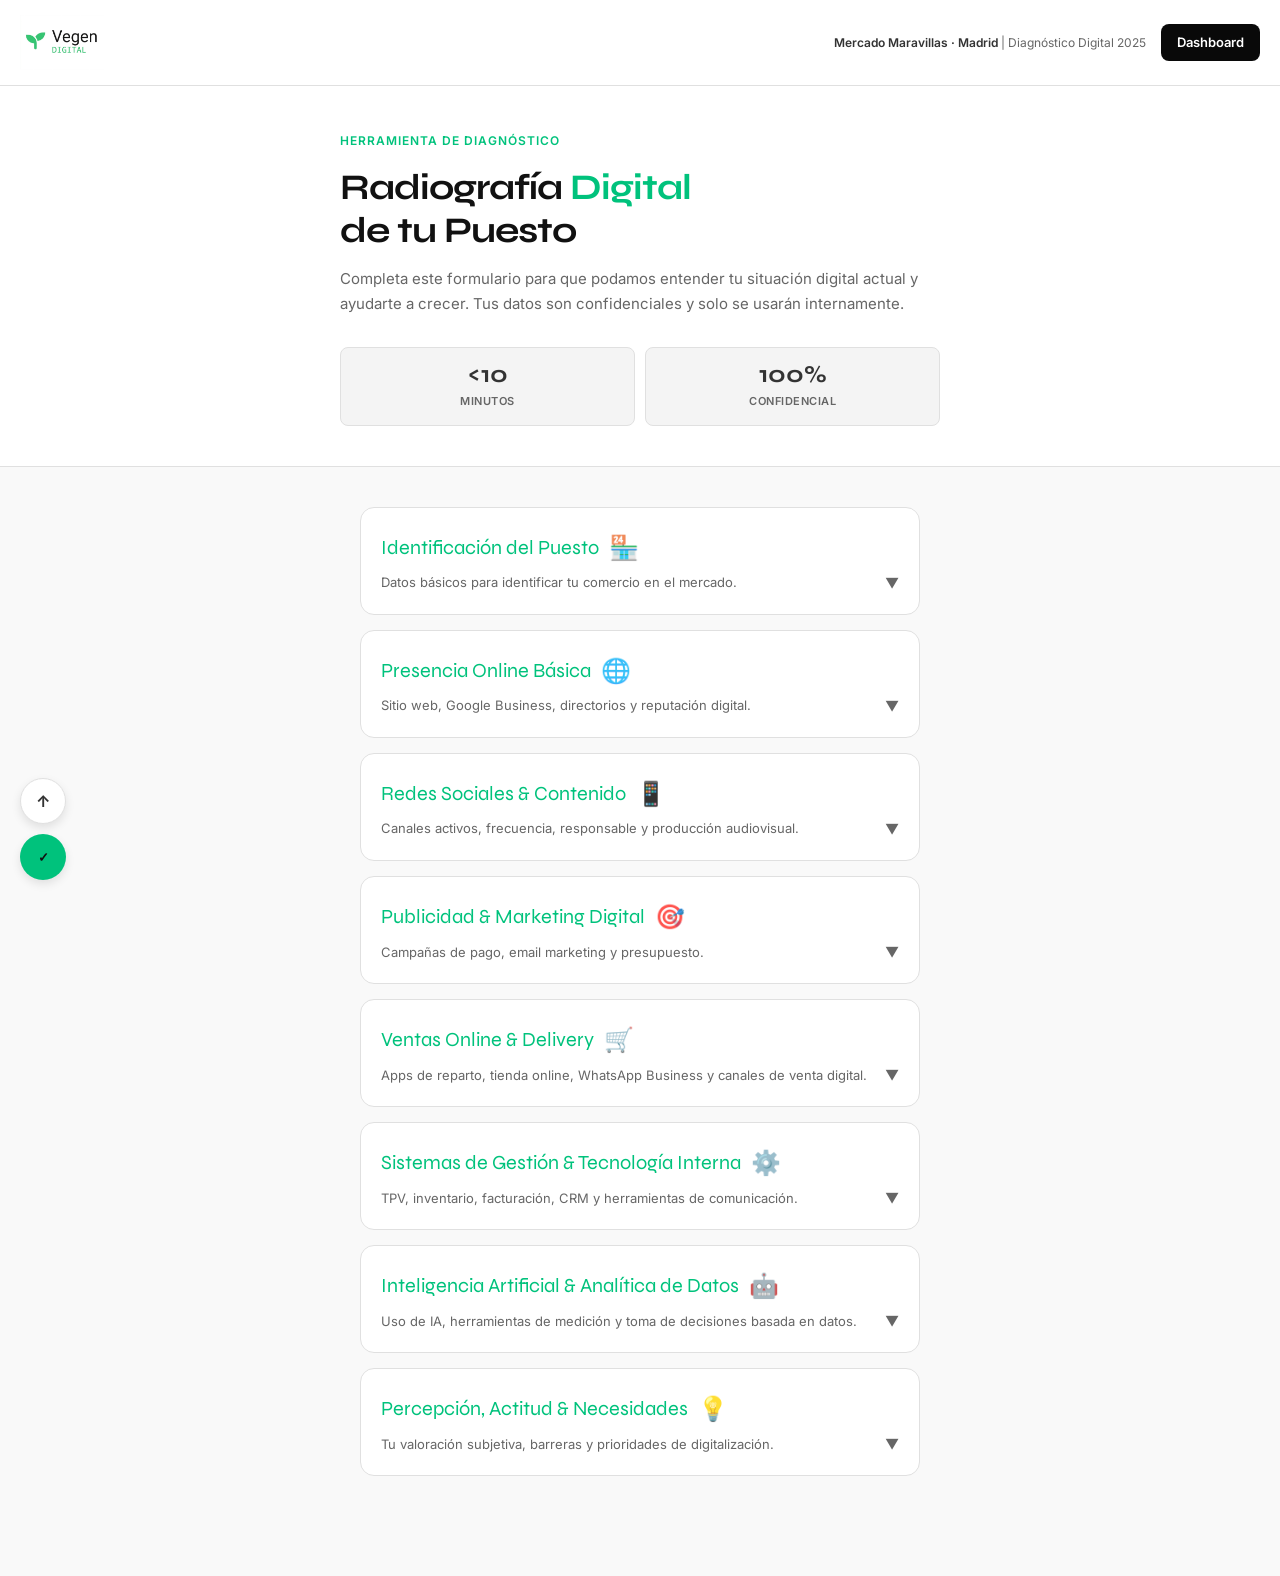
==== commit 4065e742: "Apply user feedback on fonts and layout - Use light theme in dashboard to match the form - Increase " ====
--- a/index.html
+++ b/index.html
@@ -22,7 +22,7 @@
 <!-- HEADER -->
 <header class="site-header">
   <div class="brand">
-    <img src="img/logo_vegen.png" alt="Vegen Digital" style="height: 36px; width: auto;">
+    <img src="img/logo_vegen.png" alt="Vegen Digital" style="height: 55px; width: auto;">
   </div>
   <div class="header-right">
     <div class="header-text">
@@ -804,4 +804,4 @@
 
 <script src="js/main.js"></script>
 </body>
-</html>+</html>
--- a/css/style.css
+++ b/css/style.css
@@ -565,4 +565,4 @@
     border-color: var(--g);
     background: rgba(0,194,124,0.05);
     color: #111;
-}+}
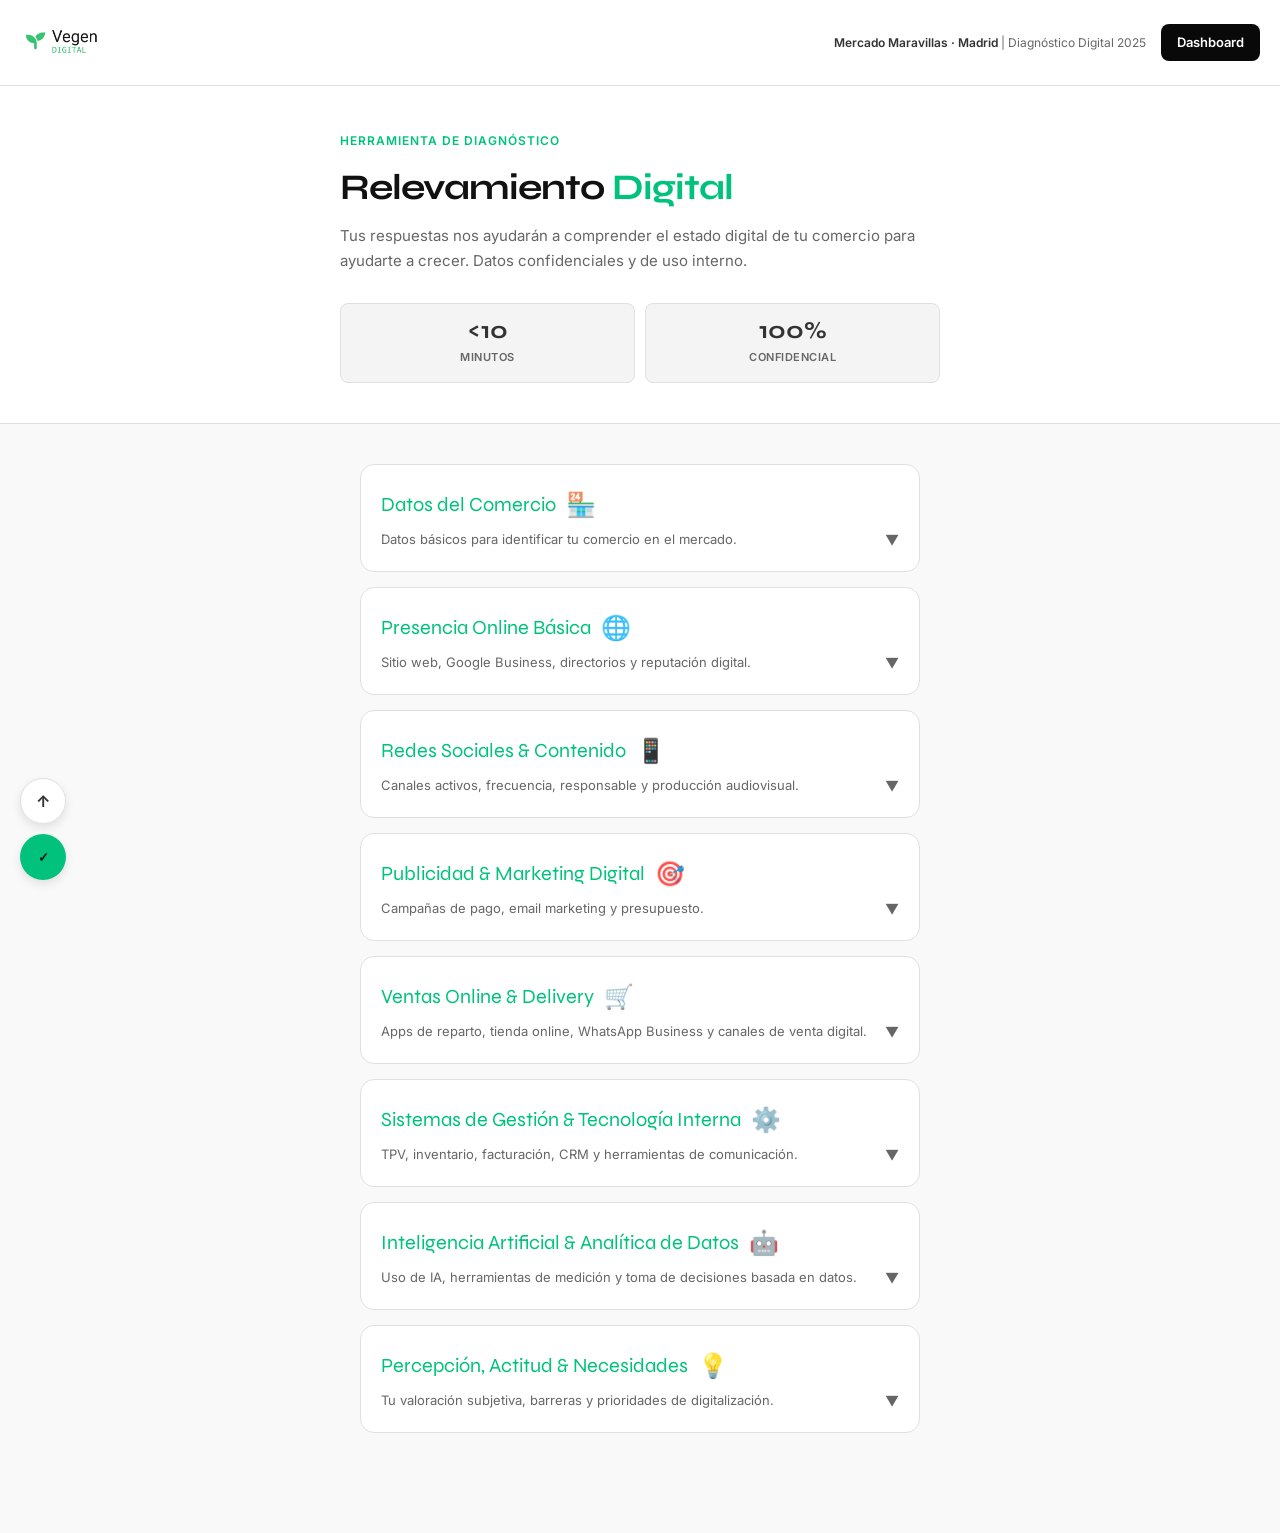
==== commit 181364cd: "Refine frontend styling, text strings and add DB integration Co-authored-by: google-labs-jules[bot] " ====
--- a/index.html
+++ b/index.html
@@ -38,11 +38,11 @@
 <div class="hero">
   <div class="hero-inner">
     <div class="hero-label">Herramienta de diagnóstico</div>
-    <h1>Radiografía <em>Digital</em><br>de tu Puesto</h1>
-    <p>Completa este formulario para que podamos entender tu situación digital actual y ayudarte a crecer. Tus datos son confidenciales y solo se usarán internamente.</p>
+    <h1>Relevamiento <em>Digital</em></h1>
+    <p>Tus respuestas nos ayudarán a comprender el estado digital de tu comercio para ayudarte a crecer. Datos confidenciales y de uso interno.</p>
 
     <div class="indicators">
-      <div class="ind"><strong><10</strong><span>Minutos</span></div>
+      <div class="ind"><strong>&lt;10</strong><span>Minutos</span></div>
       <div class="ind"><strong>100%</strong><span>Confidencial</span></div>
     </div>
   </div>
@@ -53,7 +53,7 @@
   <div class="block">
         <div class="block-header">
       <div class="block-title-row">
-        <div class="block-title">Identificación del Puesto</div>
+        <div class="block-title">Datos del Comercio</div>
         <div class="block-icon">🏪</div>
       </div>
       <div class="block-desc">Datos básicos para identificar tu comercio en el mercado.</div>
@@ -794,6 +794,12 @@
         </div>
       </div>
 
+
+  <div class="submit-sec">
+    <h2>¿Listo para enviar?</h2>
+    <p>Revisa tus respuestas o guarda tu progreso y continúa más tarde.</p>
+    <button type="submit" class="btn-submit" id="main-submit-btn">Enviar Diagnóstico</button>
+  </div>
   </form>
 </div>
 
--- a/css/style.css
+++ b/css/style.css
@@ -170,6 +170,7 @@
 /* ── FORM ── */
 .form-wrapper{
   display:flex;flex-direction:column;gap:15px;
+  width:100%;
 }
 
 /* ── BLOCK (ACORDEÓN) ── */
@@ -565,4 +566,5 @@
     border-color: var(--g);
     background: rgba(0,194,124,0.05);
     color: #111;
-}
+
+}
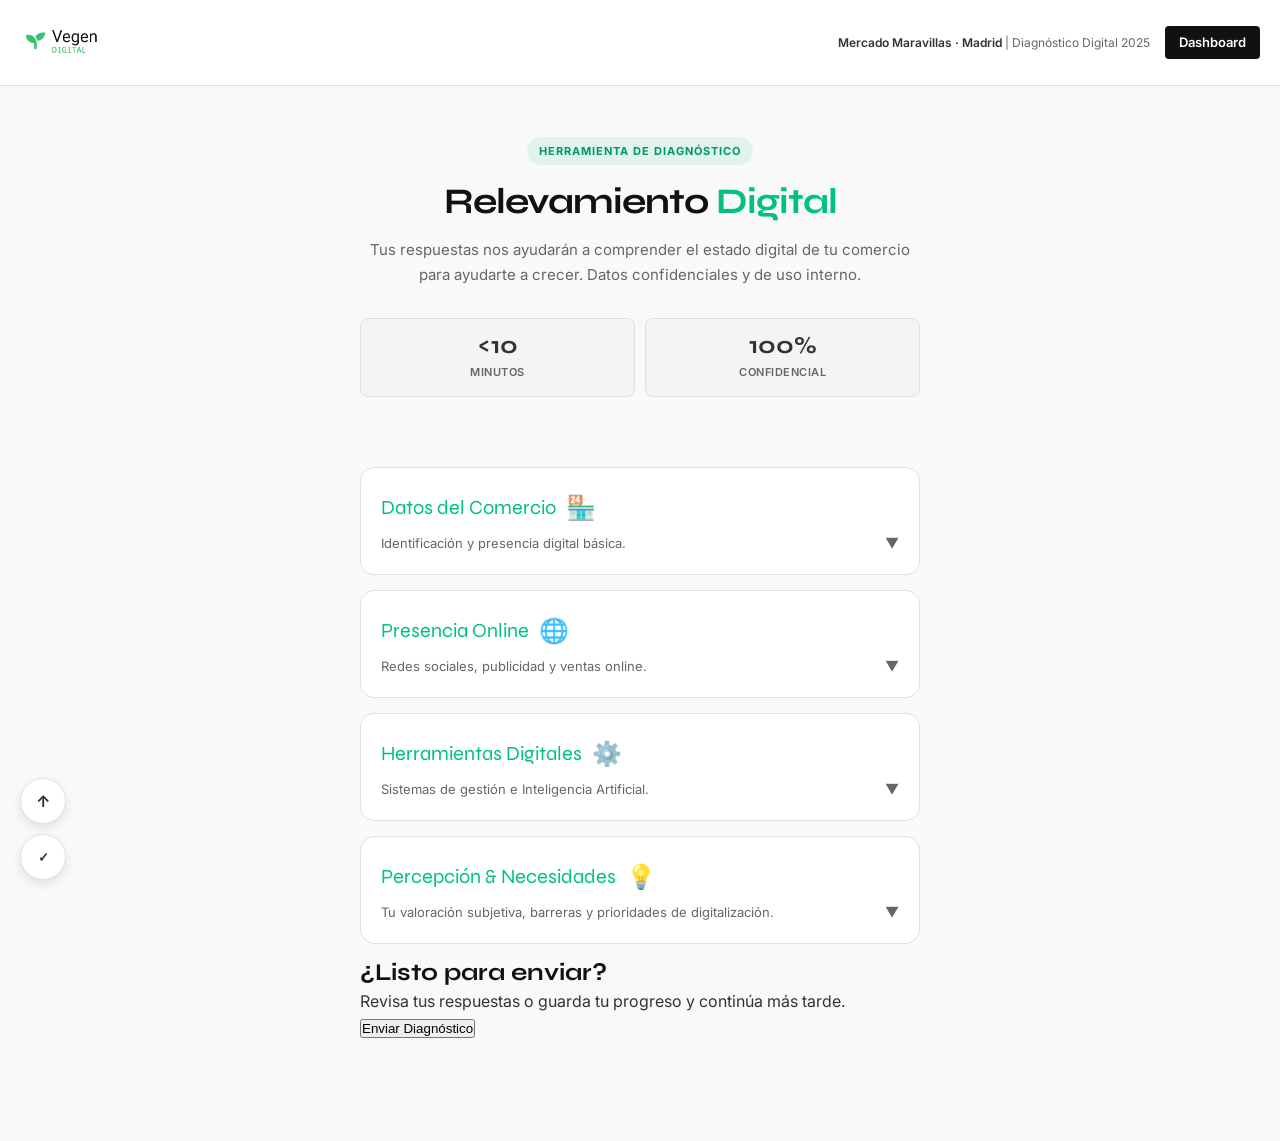
==== commit 29b500cb: "Form de 4 bloques listo para crear DB" ====
--- a/index.html
+++ b/index.html
@@ -50,165 +50,157 @@
 
 <div class="container">
   <form id="diagnostic-form" novalidate class="form-wrapper">
+
   <div class="block">
-        <div class="block-header">
+    <div class="block-header">
       <div class="block-title-row">
         <div class="block-title">Datos del Comercio</div>
         <div class="block-icon">🏪</div>
       </div>
-      <div class="block-desc">Datos básicos para identificar tu comercio en el mercado.</div>
+      <div class="block-desc">Identificación y presencia digital básica.</div>
       <div class="block-toggle-icon">▼</div>
     </div>
     <div class="block-content">
       <div class="q">
         <div class="q-title"><span class="q-num">01</span> Nombre del puesto / negocio <span class="q-req">*</span></div>
-        <div class="q-desc">Tal como aparece en el cartel o se conoce en el mercado</div>
-        <div class="q-body">
-          <input name="nombre_puesto" placeholder="Ej: Frutería La Maravilla" required="" type="text"/>
-          <div class="err-msg">Este campo es requerido o inválido.</div>
-        </div>
-      </div>
-      <div class="q">
-        <div class="q-title"><span class="q-num">02</span> Número o ubicación del puesto <span class="q-req">*</span></div>
-        <div class="q-desc">Pasillo, número de local o referencia interna del mercado</div>
-        <div class="q-body">
-          <input name="ubicacion_puesto" placeholder="Ej: Puesto 14 · Pasillo Central" required="" type="text"/>
-          <div class="err-msg">Este campo es requerido o inválido.</div>
-        </div>
-      </div>
-      <div class="q">
-        <div class="q-title"><span class="q-num">03</span> Categoría del negocio <span class="q-req">*</span></div>
-        <div class="q-desc">Selecciona la que mejor describe tu actividad</div>
+        <div class="q-body">
+          <input name="nombre_puesto" placeholder="Ej. Frutería Los Ángeles" required="" type="text"/>
+          <div class="err-msg">Este campo es requerido o inválido.</div>
+        </div>
+      </div>
+      <div class="q">
+        <div class="q-title"><span class="q-num">02</span> Número de puesto(s) <span class="q-req">*</span></div>
+        <div class="q-body">
+          <input name="numero_puesto" placeholder="Ej. 142-143" required="" type="text"/>
+          <div class="err-msg">Este campo es requerido o inválido.</div>
+        </div>
+      </div>
+      <div class="q">
+        <div class="q-title"><span class="q-num">03</span> Categoría principal <span class="q-req">*</span></div>
         <div class="q-body">
           <select name="categoria" required="">
-<option value="">— Selecciona una categoría —</option>
-<option>Carnicería / Charcutería</option>
-<option>Frutería / Verdulería</option>
-<option>Pescadería / Marisquería</option>
-<option>Panadería / Pastelería</option>
-<option>Bar / Cafetería / Restaurante</option>
-<option>Comida preparada / Take away</option>
-<option>Especias / Frutos secos</option>
-<option>Floristería</option>
-<option>Lácteos / Quesos</option>
-<option>Bodega / Vinos</option>
-<option>Delicatesen / Gourmet</option>
-<option>Otro</option>
-</select>
-          <div class="err-msg">Este campo es requerido o inválido.</div>
-        </div>
-      </div>
-      <div class="q">
-        <div class="q-title"><span class="q-num">04</span> Nombre del responsable </div>
-        <div class="q-desc">Opcional · Solo para seguimiento interno de Vegen Digital</div>
-        <div class="q-body">
-          <input name="responsable" placeholder="Tu nombre y apellido" type="text"/>
-          <div class="err-msg">Este campo es requerido o inválido.</div>
-        </div>
-      </div>
-      <div class="q">
-        <div class="q-title"><span class="q-num">05</span> Email de contacto </div>
-        <div class="q-desc">Para enviarte el informe individual de tu puesto</div>
-        <div class="q-body">
-          <input name="email" placeholder="tu@email.com" type="email"/>
-          <div class="err-msg">Este campo es requerido o inválido.</div>
-        </div>
-      </div>
-      <div class="q">
-        <div class="q-title"><span class="q-num">06</span> Teléfono de contacto </div>
-        <div class="q-desc">WhatsApp preferiblemente</div>
-        <div class="q-body">
-          <input name="telefono" placeholder="+34 600 000 000" type="tel"/>
-          <div class="err-msg">Este campo es requerido o inválido.</div>
-        </div>
-      </div>
-      <div class="q">
-        <div class="q-title"><span class="q-num">07</span> ¿Cuántas personas trabajan habitualmente en el puesto? <span class="q-req">*</span></div>
-        <div class="q-desc">Incluyendo titulares, empleados fijos y a tiempo parcial</div>
-        <div class="q-body">
-          <div class="options-inline pill-group" id="q7-grp">
-<label class="pill"><input name="num_personas" type="radio" value="Solo yo"/><span>Solo yo</span></label>
-<label class="pill"><input name="num_personas" type="radio" value="2-3 personas"/><span>2–3 personas</span></label>
-<label class="pill"><input name="num_personas" type="radio" value="4-6 personas"/><span>4–6 personas</span></label>
-<label class="pill"><input name="num_personas" type="radio" value="7 o más"/><span>7 o más</span></label>
-</div>
-          <div class="err-msg">Este campo es requerido o inválido.</div>
-        </div>
-      </div>
-    </div>
-  </div>
+            <option disabled="" selected="" value="">Selecciona tu especialidad...</option>
+            <option value="Frutería / Verdulería">Frutería / Verdulería</option>
+            <option value="Carnicería">Carnicería</option>
+            <option value="Pescadería">Pescadería</option>
+            <option value="Pollería / Huevería">Pollería / Huevería</option>
+            <option value="Charcutería / Quesería">Charcutería / Quesería</option>
+            <option value="Panadería / Pastelería">Panadería / Pastelería</option>
+            <option value="Ultramarinos / Alimentación">Ultramarinos / Alimentación</option>
+            <option value="Variantes / Encurtidos">Variantes / Encurtidos</option>
+            <option value="Dietética / Herbolario">Dietética / Herbolario</option>
+            <option value="Comida preparada / Take away">Comida preparada / Take away</option>
+            <option value="Hostelería (Bar / Cafetería)">Hostelería (Bar / Cafetería)</option>
+            <option value="Servicios (Arreglos, copias, etc.)">Servicios (Arreglos, llaves, etc.)</option>
+            <option value="Floristería">Floristería</option>
+            <option value="Otro">Otro</option>
+          </select>
+          <div class="err-msg">Este campo es requerido o inválido.</div>
+        </div>
+      </div>
+      <div class="q">
+        <div class="q-title"><span class="q-num">04</span> Nombre y apellidos de la persona de contacto <span class="q-req">*</span></div>
+        <div class="q-body">
+          <input name="nombre_contacto" placeholder="Tu nombre completo" required="" type="text"/>
+          <div class="err-msg">Este campo es requerido o inválido.</div>
+        </div>
+      </div>
+      <div class="q">
+        <div class="q-title"><span class="q-num">05</span> Rol en el negocio <span class="q-req">*</span></div>
+        <div class="q-body">
+          <select name="rol_contacto" required="">
+            <option disabled="" selected="" value="">Selecciona tu rol...</option>
+            <option value="Propietario / Titular">Propietario / Titular</option>
+            <option value="Familiar del propietario">Familiar del propietario</option>
+            <option value="Encargado / Empleado">Encargado / Empleado</option>
+          </select>
+          <div class="err-msg">Este campo es requerido o inválido.</div>
+        </div>
+      </div>
+      <div class="q">
+        <div class="q-title"><span class="q-num">06</span> Teléfono móvil (Preferible con WhatsApp) <span class="q-req">*</span></div>
+        <div class="q-body">
+          <input name="telefono" placeholder="+34 600 000 000" required="" type="tel"/>
+          <div class="err-msg">Este campo es requerido o inválido.</div>
+        </div>
+      </div>
+      <div class="q">
+        <div class="q-title"><span class="q-num">07</span> Correo electrónico <span class="q-req">*</span></div>
+        <div class="q-body">
+          <input name="email" placeholder="correo@ejemplo.com" required="" type="email"/>
+          <div class="err-msg">Este campo es requerido o inválido.</div>
+        </div>
+      </div>
+      <div class="q">
+        <div class="q-title"><span class="q-num">08</span> ¿Tiene sitio web propio? <span class="q-req">*</span></div>
+        <div class="q-body">
+          <div class="pill-group">
+            <label class="pill"><input data-show="sub08" name="sitio_web" type="radio" value="Si"/><span>Sí</span></label>
+            <label class="pill"><input data-hide="sub08" name="sitio_web" type="radio" value="No"/><span>No</span></label>
+            <label class="pill"><input data-hide="sub08" name="sitio_web" type="radio" value="En desarrollo"/><span>En desarrollo</span></label>
+          </div>
+          <div class="err-msg">Este campo es requerido o inválido.</div>
+          
+          <div class="conditional-wrap" id="sub08" style="display:none;">
+            <div class="q-title" style="margin-top:15px; font-size:14px; font-weight:600;">Por favor, indique la URL de su sitio web:</div>
+            <input type="url" name="sitio_web_url" placeholder="https://www.ejemplo.com" />
+          </div>
+        </div>
+      </div>
+      <div class="q">
+        <div class="q-title"><span class="q-num">09</span> ¿Tiene perfil en Google Business Profile (Google Maps)? <span class="q-req">*</span></div>
+        <div class="q-body">
+          <div class="pill-group">
+            <label class="pill"><input data-show="sub09" name="google_maps" type="radio" value="Si optimizado"/><span>Sí, verificado y lo actualizo</span></label>
+            <label class="pill"><input data-show="sub09" name="google_maps" type="radio" value="Si abandonado"/><span>Sí, pero está abandonado</span></label>
+            <label class="pill"><input data-hide="sub09" name="google_maps" type="radio" value="No"/><span>No</span></label>
+            <label class="pill"><input data-hide="sub09" name="google_maps" type="radio" value="No se"/><span>No lo sé</span></label>
+          </div>
+          <div class="err-msg">Este campo es requerido o inválido.</div>
+          
+          <div class="conditional-wrap" id="sub09" style="display:none;">
+            <div class="q-title" style="margin-top:15px; font-size:14px; font-weight:600;">Por favor, indique la URL de su perfil (si la conoce):</div>
+            <input type="url" name="google_maps_url" placeholder="Ej: https://g.page/su-negocio" />
+          </div>
+        </div>
+      </div>
+      <div class="q">
+        <div class="q-title"><span class="q-num">10</span> ¿Recibe reseñas de clientes en internet? <span class="q-req">*</span></div>
+        <div class="q-body">
+          <div class="pill-group">
+            <label class="pill"><input name="resenas" type="radio" value="Frecuentemente las respondo"/><span>Sí, y las respondo</span></label>
+            <label class="pill"><input name="resenas" type="radio" value="Recibo pero no respondo"/><span>Sí, pero no suelo responder</span></label>
+            <label class="pill"><input name="resenas" type="radio" value="Muy pocas"/><span>Casi nunca / Muy pocas</span></label>
+          </div>
+          <div class="err-msg">Este campo es requerido o inválido.</div>
+        </div>
+      </div>
+      <div class="q">
+        <div class="q-title"><span class="q-num">11</span> ¿Aparece su negocio en otros directorios (Tripadvisor, páginas amarillas, etc.)? </div>
+        <div class="q-body">
+          <div class="pill-group">
+            <label class="pill"><input data-show="sub11" name="directorios" type="radio" value="Si"/><span>Sí</span></label>
+            <label class="pill"><input data-hide="sub11" name="directorios" type="radio" value="No"/><span>No</span></label>
+            <label class="pill"><input data-hide="sub11" name="directorios" type="radio" value="No se"/><span>No lo sé</span></label>
+          </div>
+          <div class="err-msg">Este campo es requerido o inválido.</div>
+          
+          <div class="conditional-wrap" id="sub11" style="display:none;">
+            <div class="q-title" style="margin-top:15px; font-size:14px; font-weight:600;">¿Cuáles?</div>
+            <input type="text" name="cuales_directorios" placeholder="Ej: Tripadvisor, Yelp..." />
+          </div>
+        </div>
+      </div>
+    </div>
+  </div>
+
   <div class="block">
-        <div class="block-header">
+    <div class="block-header">
       <div class="block-title-row">
-        <div class="block-title">Presencia Online Básica</div>
+        <div class="block-title">Presencia Online</div>
         <div class="block-icon">🌐</div>
       </div>
-      <div class="block-desc">Sitio web, Google Business, directorios y reputación digital.</div>
-      <div class="block-toggle-icon">▼</div>
-    </div>
-    <div class="block-content">
-      <div class="q">
-        <div class="q-title"><span class="q-num">08</span> ¿Tiene sitio web propio? <span class="q-req">*</span></div>
-        <div class="q-desc">Dominio propio, no solo una página en red social</div>
-        <div class="q-body">
-          <div class="pill-group" id="q8-grp">
-<label class="pill"><input data-show="sub8" name="tiene_web" type="radio" value="Si"/><span>Sí</span></label>
-<label class="pill"><input data-hide="sub8" name="tiene_web" type="radio" value="No"/><span>No</span></label>
-<label class="pill"><input data-show="sub8" name="tiene_web" type="radio" value="En construccion"/><span>En construcción</span></label>
-</div>
-          <div class="err-msg">Este campo es requerido o inválido.</div>
-        </div>
-      </div>
-      <div class="q">
-        <div class="q-title"><span class="q-num">09</span> ¿Tiene perfil en Google Business Profile? <span class="q-req">*</span></div>
-        <div class="q-desc">Aparece en Google Maps cuando alguien busca tu negocio</div>
-        <div class="q-body">
-          <div class="pill-group" id="q9-grp">
-<label class="pill"><input data-show="sub9" name="tiene_gbp" type="radio" value="Si"/><span>Sí</span></label>
-<label class="pill"><input data-hide="sub9" name="tiene_gbp" type="radio" value="No"/><span>No</span></label>
-<label class="pill"><input data-hide="sub9" name="tiene_gbp" type="radio" value="No se"/><span>No sé</span></label>
-</div>
-          <div class="err-msg">Este campo es requerido o inválido.</div>
-        </div>
-      </div>
-      <div class="q">
-        <div class="q-title"><span class="q-num">10</span> ¿Aparece en otros directorios o plataformas de reputación? </div>
-        <div class="q-desc">Selecciona todas las que aplican</div>
-        <div class="q-body">
-          <div class="options-group" id="q10-grp">
-<label class="opt-btn opt-check"><input name="directorios" type="checkbox" value="TripAdvisor"/><div class="opt-icon"></div>TripAdvisor</label>
-<label class="opt-btn opt-check"><input name="directorios" type="checkbox" value="Yelp"/><div class="opt-icon"></div>Yelp</label>
-<label class="opt-btn opt-check"><input name="directorios" type="checkbox" value="TheFork / El Tenedor"/><div class="opt-icon"></div>TheFork / El Tenedor</label>
-<label class="opt-btn opt-check"><input name="directorios" type="checkbox" value="Páginas Amarillas"/><div class="opt-icon"></div>Páginas Amarillas</label>
-<label class="opt-btn opt-check"><input name="directorios" type="checkbox" value="Foursquare"/><div class="opt-icon"></div>Foursquare</label>
-<label class="opt-btn opt-check"><input name="directorios" type="checkbox" value="Ninguno"/><div class="opt-icon"></div>Ninguno</label>
-<label class="opt-btn opt-check"><input name="directorios" type="checkbox" value="Otro"/><div class="opt-icon"></div>Otro</label>
-</div>
-          <div class="err-msg">Este campo es requerido o inválido.</div>
-        </div>
-      </div>
-      <div class="q">
-        <div class="q-title"><span class="q-num">11</span> ¿Tiene menú digital, carta QR o video-menú? </div>
-        <div class="q-desc">Para bares, cafeterías y puestos de comida preparada</div>
-        <div class="q-body">
-          <div class="options-group">
-<label class="opt-btn opt-check"><input name="menu_digital" type="checkbox" value="Carta QR"/><div class="opt-icon"></div>Carta QR (enlace o código QR)</label>
-<label class="opt-btn opt-check"><input name="menu_digital" type="checkbox" value="Menú digital en pantalla"/><div class="opt-icon"></div>Menú digital en pantalla (TV/monitor)</label>
-<label class="opt-btn opt-check"><input name="menu_digital" type="checkbox" value="Video menú"/><div class="opt-icon"></div>Video-menú</label>
-<label class="opt-btn opt-check"><input name="menu_digital" type="checkbox" value="No aplica"/><div class="opt-icon"></div>No aplica / No tengo</label>
-</div>
-          <div class="err-msg">Este campo es requerido o inválido.</div>
-        </div>
-      </div>
-    </div>
-  </div>
-  <div class="block">
-        <div class="block-header">
-      <div class="block-title-row">
-        <div class="block-title">Redes Sociales & Contenido</div>
-        <div class="block-icon">📱</div>
-      </div>
-      <div class="block-desc">Canales activos, frecuencia, responsable y producción audiovisual.</div>
+      <div class="block-desc">Redes sociales, publicidad y ventas online.</div>
       <div class="block-toggle-icon">▼</div>
     </div>
     <div class="block-content">
@@ -216,450 +208,346 @@
         <div class="q-title"><span class="q-num">12</span> ¿En qué redes sociales tiene presencia el negocio? <span class="q-req">*</span></div>
         <div class="q-desc">Selecciona todas las que aplican</div>
         <div class="q-body">
-          <div class="options-group" id="q12-grp">
-<label class="opt-btn opt-check" data-toggle-sub="sub12-ig"><input name="rrss" type="checkbox" value="Instagram"/><div class="opt-icon"></div>Instagram</label>
-<label class="opt-btn opt-check" data-toggle-sub="sub12-fb"><input name="rrss" type="checkbox" value="Facebook"/><div class="opt-icon"></div>Facebook</label>
-<label class="opt-btn opt-check" data-toggle-sub="sub12-tt"><input name="rrss" type="checkbox" value="TikTok"/><div class="opt-icon"></div>TikTok</label>
-<label class="opt-btn opt-check" data-toggle-sub="sub12-yt"><input name="rrss" type="checkbox" value="YouTube"/><div class="opt-icon"></div>YouTube</label>
-<label class="opt-btn opt-check" data-toggle-sub="sub12-li"><input name="rrss" type="checkbox" value="LinkedIn"/><div class="opt-icon"></div>LinkedIn</label>
-<label class="opt-btn opt-check"><input name="rrss" type="checkbox" value="Pinterest"/><div class="opt-icon"></div>Pinterest</label>
-<label class="opt-btn opt-check"><input name="rrss" type="checkbox" value="Telegram"/><div class="opt-icon"></div>Telegram</label>
-<label class="opt-btn opt-check"><input name="rrss" type="checkbox" value="X / Twitter"/><div class="opt-icon"></div>X / Twitter</label>
-<label class="opt-btn opt-check"><input name="rrss" type="checkbox" value="Ninguna"/><div class="opt-icon"></div>No tenemos redes sociales</label>
-</div>
-          <div class="err-msg">Este campo es requerido o inválido.</div>
-        </div>
-      </div>
-      <div class="q">
-        <div class="q-title"><span class="q-num">13</span> ¿Con qué frecuencia se publica contenido en redes? </div>
-        <div class="q-desc">En la red más activa del negocio</div>
-        <div class="q-body">
-          <div class="pill-group">
-<label class="pill"><input name="frecuencia_contenido" type="radio" value="No publicamos"/><span>No publicamos</span></label>
-<label class="pill"><input name="frecuencia_contenido" type="radio" value="Raramente"/><span>Raramente</span></label>
-<label class="pill"><input name="frecuencia_contenido" type="radio" value="1-2 veces al mes"/><span>1–2 veces/mes</span></label>
-<label class="pill"><input name="frecuencia_contenido" type="radio" value="1-2 veces a la semana"/><span>1–2 veces/semana</span></label>
-<label class="pill"><input name="frecuencia_contenido" type="radio" value="Casi todos los días"/><span>Casi a diario</span></label>
-</div>
-          <div class="err-msg">Este campo es requerido o inválido.</div>
-        </div>
-      </div>
-      <div class="q">
-        <div class="q-title"><span class="q-num">14</span> ¿Quién crea y sube el contenido? <span class="q-req">*</span></div>
-        <div class="q-body">
-          <div class="pill-group">
-<label class="pill"><input name="quien_contenido" type="radio" value="Yo mismo"/><span>Yo mismo/a</span></label>
-<label class="pill"><input name="quien_contenido" type="radio" value="Un empleado"/><span>Un empleado</span></label>
-<label class="pill"><input name="quien_contenido" type="radio" value="Un familiar"/><span>Un familiar</span></label>
-<label class="pill"><input name="quien_contenido" type="radio" value="Una agencia"/><span>Una agencia</span></label>
-<label class="pill"><input name="quien_contenido" type="radio" value="Un freelance"/><span>Un freelance</span></label>
-<label class="pill"><input name="quien_contenido" type="radio" value="Nadie"/><span>Nadie / no se publica</span></label>
-</div>
-          <div class="err-msg">Este campo es requerido o inválido.</div>
-        </div>
-      </div>
-      <div class="q">
-        <div class="q-title"><span class="q-num">15</span> ¿Quién hace las fotografías del negocio / productos? </div>
-        <div class="q-body">
-          <div class="pill-group">
-<label class="pill"><input name="quien_fotos" type="radio" value="Yo con el movil"/><span>Yo con el móvil</span></label>
-<label class="pill"><input name="quien_fotos" type="radio" value="Fotógrafo profesional"/><span>Fotógrafo profesional</span></label>
-<label class="pill"><input name="quien_fotos" type="radio" value="Un empleado"/><span>Un empleado</span></label>
-<label class="pill"><input name="quien_fotos" type="radio" value="Un familiar"/><span>Un familiar</span></label>
-<label class="pill"><input name="quien_fotos" type="radio" value="No tenemos fotos propias"/><span>No tenemos fotos propias</span></label>
-</div>
-          <div class="err-msg">Este campo es requerido o inválido.</div>
-        </div>
-      </div>
-      <div class="q">
-        <div class="q-title"><span class="q-num">16</span> ¿Se producen vídeos del negocio / productos? </div>
-        <div class="q-desc">Reels, TikToks, Shorts, vídeos de producto…</div>
-        <div class="q-body">
-          <div class="pill-group">
-<label class="pill"><input data-show="sub16" name="produce_video" type="radio" value="Si"/><span>Sí</span></label>
-<label class="pill"><input data-hide="sub16" name="produce_video" type="radio" value="No"/><span>No</span></label>
-</div>
-          <div class="err-msg">Este campo es requerido o inválido.</div>
-        </div>
-      </div>
-      <div class="q">
-        <div class="q-title"><span class="q-num">17</span> ¿Tiene plan de contenidos o calendario editorial? </div>
-        <div class="q-body">
-          <div class="pill-group">
-<label class="pill"><input name="plan_contenido" type="radio" value="Si formal"/><span>Sí, formal y documentado</span></label>
-<label class="pill"><input name="plan_contenido" type="radio" value="Si informal"/><span>Sí, informal</span></label>
-<label class="pill"><input name="plan_contenido" type="radio" value="No"/><span>No</span></label>
-</div>
-          <div class="err-msg">Este campo es requerido o inválido.</div>
-        </div>
-      </div>
-      <div class="q">
-        <div class="q-title"><span class="q-num">18</span> ¿Cuántos seguidores tiene aproximadamente en su red principal? </div>
-        <div class="q-body">
-          <div class="pill-group">
-<label class="pill"><input name="seguidores" type="radio" value="No tenemos redes"/><span>No tenemos</span></label>
-<label class="pill"><input name="seguidores" type="radio" value="Menos de 100"/><span>Menos de 100</span></label>
-<label class="pill"><input name="seguidores" type="radio" value="100-500"/><span>100–500</span></label>
-<label class="pill"><input name="seguidores" type="radio" value="500-2000"/><span>500–2.000</span></label>
-<label class="pill"><input name="seguidores" type="radio" value="2000-10000"/><span>2.000–10.000</span></label>
-<label class="pill"><input name="seguidores" type="radio" value="Más de 10000"/><span>+10.000</span></label>
-</div>
-          <div class="err-msg">Este campo es requerido o inválido.</div>
-        </div>
-      </div>
-    </div>
-  </div>
+          <div class="options-group" id="q13-grp">
+            <label class="opt-btn opt-check"><input data-show="sub12a" name="redes" type="checkbox" value="Instagram"/><div class="opt-icon"></div>Instagram</label>
+            <label class="opt-btn opt-check"><input data-show="sub12b" name="redes" type="checkbox" value="Facebook"/><div class="opt-icon"></div>Facebook</label>
+            <label class="opt-btn opt-check"><input data-show="sub12c" name="redes" type="checkbox" value="TikTok"/><div class="opt-icon"></div>TikTok</label>
+            <label class="opt-btn opt-check"><input data-show="sub12d" name="redes" type="checkbox" value="X"/><div class="opt-icon"></div>X (Twitter)</label>
+            <label class="opt-btn opt-check"><input data-show="sub12e" name="redes" type="checkbox" value="Otra"/><div class="opt-icon"></div>Otra</label>
+            <label class="opt-btn opt-check"><input name="redes" type="checkbox" value="Ninguna"/><div class="opt-icon"></div>Ninguna</label>
+          </div>
+          <div class="err-msg">Este campo es requerido o inválido.</div>
+          
+          <div class="conditional-wrap" id="sub12a" style="display:none;">
+            <div class="q-title" style="margin-top:15px; font-size:14px;">URL/Usuario de Instagram:</div>
+            <input type="text" name="url_instagram" placeholder="@usuario o URL" />
+          </div>
+          <div class="conditional-wrap" id="sub12b" style="display:none;">
+            <div class="q-title" style="margin-top:15px; font-size:14px;">URL/Usuario de Facebook:</div>
+            <input type="text" name="url_facebook" placeholder="@usuario o URL" />
+          </div>
+          <div class="conditional-wrap" id="sub12c" style="display:none;">
+            <div class="q-title" style="margin-top:15px; font-size:14px;">URL/Usuario de TikTok:</div>
+            <input type="text" name="url_tiktok" placeholder="@usuario o URL" />
+          </div>
+          <div class="conditional-wrap" id="sub12d" style="display:none;">
+            <div class="q-title" style="margin-top:15px; font-size:14px;">URL/Usuario de X:</div>
+            <input type="text" name="url_x" placeholder="@usuario o URL" />
+          </div>
+          <div class="conditional-wrap" id="sub12e" style="display:none;">
+            <div class="q-title" style="margin-top:15px; font-size:14px;">¿Cuál otra? Indique usuario o URL:</div>
+            <input type="text" name="url_otra_red" placeholder="Red y usuario" />
+          </div>
+        </div>
+      </div>
+      <div class="q">
+        <div class="q-title"><span class="q-num">13</span> ¿Con qué frecuencia publica contenido en sus redes? <span class="q-req">*</span></div>
+        <div class="q-body">
+          <div class="pill-group">
+            <label class="pill"><input name="frecuencia_redes" type="radio" value="Diariamente"/><span>Diariamente</span></label>
+            <label class="pill"><input name="frecuencia_redes" type="radio" value="Varias por semana"/><span>Varias veces por semana</span></label>
+            <label class="pill"><input name="frecuencia_redes" type="radio" value="Una vez semana"/><span>Una vez a la semana</span></label>
+            <label class="pill"><input name="frecuencia_redes" type="radio" value="Esporadicamente"/><span>Esporádicamente / Rara vez</span></label>
+            <label class="pill"><input name="frecuencia_redes" type="radio" value="No publico"/><span>No publico</span></label>
+          </div>
+          <div class="err-msg">Este campo es requerido o inválido.</div>
+        </div>
+      </div>
+      <div class="q">
+        <div class="q-title"><span class="q-num">14</span> ¿Quién se encarga de gestionar las redes sociales? <span class="q-req">*</span></div>
+        <div class="q-body">
+          <select name="responsable_redes" required="">
+            <option disabled="" selected="" value="">Selecciona...</option>
+            <option value="Yo mismo">Yo mismo/a</option>
+            <option value="Empleado">Un empleado/a en su tiempo libre</option>
+            <option value="Agencia">Agencia externa / Freelance profesional</option>
+            <option value="Familiar">Un familiar / conocido</option>
+            <option value="Nadie">Nadie</option>
+          </select>
+          <div class="err-msg">Este campo es requerido o inválido.</div>
+        </div>
+      </div>
+      <div class="q">
+        <div class="q-title"><span class="q-num">15</span> ¿Qué tipo de contenido suele publicar? </div>
+        <div class="q-desc">Selecciona todas las que aplican</div>
+        <div class="q-body">
+          <div class="options-group">
+            <label class="opt-btn opt-check"><input name="tipo_contenido" type="checkbox" value="Fotos de productos"/><div class="opt-icon"></div>Fotos de los productos</label>
+            <label class="opt-btn opt-check"><input name="tipo_contenido" type="checkbox" value="Videos Reels Tiktok"/><div class="opt-icon"></div>Vídeos cortos (Reels, TikTok)</label>
+            <label class="opt-btn opt-check"><input name="tipo_contenido" type="checkbox" value="Ofertas y promos"/><div class="opt-icon"></div>Ofertas y promociones</label>
+            <label class="opt-btn opt-check"><input name="tipo_contenido" type="checkbox" value="El dia a dia"/><div class="opt-icon"></div>El día a día del puesto (detrás de escena)</label>
+            <label class="opt-btn opt-check"><input name="tipo_contenido" type="checkbox" value="Recetas o tips"/><div class="opt-icon"></div>Recetas, consejos o tips</label>
+          </div>
+          <div class="err-msg">Este campo es requerido o inválido.</div>
+        </div>
+      </div>
+      <div class="q">
+        <div class="q-title"><span class="q-num">16</span> ¿Cómo realiza sus fotos o vídeos? </div>
+        <div class="q-body">
+          <div class="pill-group">
+            <label class="pill"><input name="calidad_fotos" type="radio" value="Movil rapido"/><span>Con el móvil de forma rápida</span></label>
+            <label class="pill"><input name="calidad_fotos" type="radio" value="Movil cuidado"/><span>Con el móvil, pero cuidando luz y detalles</span></label>
+            <label class="pill"><input name="calidad_fotos" type="radio" value="Camara"/><span>Tengo equipo / cámara</span></label>
+            <label class="pill"><input name="calidad_fotos" type="radio" value="Profesional"/><span>Contrato a un profesional</span></label>
+          </div>
+          <div class="err-msg">Este campo es requerido o inválido.</div>
+        </div>
+      </div>
+      <div class="q">
+        <div class="q-title"><span class="q-num">17</span> ¿Ha realizado campañas en Meta Ads (Instagram / Facebook)? <span class="q-req">*</span></div>
+        <div class="q-body">
+          <div class="pill-group">
+            <label class="pill"><input name="meta_ads" type="radio" value="Si activas"/><span>Sí, actualmente tengo campañas</span></label>
+            <label class="pill"><input name="meta_ads" type="radio" value="Si puntuales"/><span>Sí, de forma puntual en el pasado</span></label>
+            <label class="pill"><input name="meta_ads" type="radio" value="Boton promocionar"/><span>Sólo uso el botón "Promocionar publicación"</span></label>
+            <label class="pill"><input name="meta_ads" type="radio" value="Nunca"/><span>No, nunca</span></label>
+          </div>
+          <div class="err-msg">Este campo es requerido o inválido.</div>
+        </div>
+      </div>
+      <div class="q">
+        <div class="q-title"><span class="q-num">18</span> ¿Ha realizado campañas en Google Ads? <span class="q-req">*</span></div>
+        <div class="q-body">
+          <div class="pill-group">
+            <label class="pill"><input name="google_ads" type="radio" value="Si activas"/><span>Sí, actualmente</span></label>
+            <label class="pill"><input name="google_ads" type="radio" value="Si antes"/><span>Sí, en el pasado</span></label>
+            <label class="pill"><input name="google_ads" type="radio" value="Nunca"/><span>No, nunca</span></label>
+          </div>
+          <div class="err-msg">Este campo es requerido o inválido.</div>
+        </div>
+      </div>
+      <div class="q">
+        <div class="q-title"><span class="q-num">19</span> ¿Qué presupuesto mensual destina a publicidad digital? (Ads, patrocinios, etc.) <span class="q-req">*</span></div>
+        <div class="q-body">
+          <div class="pill-group">
+            <label class="pill"><input name="presupuesto_ads" type="radio" value="0"/><span>0€</span></label>
+            <label class="pill"><input name="presupuesto_ads" type="radio" value="Menos de 100€"/><span>Menos de 100€</span></label>
+            <label class="pill"><input name="presupuesto_ads" type="radio" value="100-300€"/><span>100€ – 300€</span></label>
+            <label class="pill"><input name="presupuesto_ads" type="radio" value="Mas de 300€"/><span>Más de 300€</span></label>
+          </div>
+          <div class="err-msg">Este campo es requerido o inválido.</div>
+        </div>
+      </div>
+      <div class="q">
+        <div class="q-title"><span class="q-num">20</span> ¿Mide el retorno de su inversión (ROI) en publicidad? </div>
+        <div class="q-body">
+          <div class="pill-group">
+            <label class="pill"><input name="mide_roi" type="radio" value="Si claro"/><span>Sí, lo tengo claro</span></label>
+            <label class="pill"><input name="mide_roi" type="radio" value="Intento"/><span>Lo intento, pero me cuesta</span></label>
+            <label class="pill"><input name="mide_roi" type="radio" value="No mido"/><span>No lo mido</span></label>
+          </div>
+          <div class="err-msg">Este campo es requerido o inválido.</div>
+        </div>
+      </div>
+      <div class="q">
+        <div class="q-title"><span class="q-num">21</span> ¿Envía correos electrónicos (Email Marketing) a sus clientes? <span class="q-req">*</span></div>
+        <div class="q-body">
+          <div class="pill-group">
+            <label class="pill"><input name="email_mkting" type="radio" value="Si regular"/><span>Sí, de forma regular</span></label>
+            <label class="pill"><input name="email_mkting" type="radio" value="A veces"/><span>A veces</span></label>
+            <label class="pill"><input name="email_mkting" type="radio" value="Tengo base pero no envio"/><span>Tengo sus emails, pero no les escribo</span></label>
+            <label class="pill"><input name="email_mkting" type="radio" value="No tengo base"/><span>No pido el email a mis clientes</span></label>
+          </div>
+          <div class="err-msg">Este campo es requerido o inválido.</div>
+        </div>
+      </div>
+      <div class="q">
+        <div class="q-title"><span class="q-num">22</span> ¿Vende a través de alguna app de delivery? <span class="q-req">*</span></div>
+        <div class="q-desc">Selecciona todas las que aplican</div>
+        <div class="q-body">
+          <div class="options-group">
+            <label class="opt-btn opt-check"><input name="delivery_apps" type="checkbox" value="Glovo"/><div class="opt-icon"></div>Glovo</label>
+            <label class="opt-btn opt-check"><input name="delivery_apps" type="checkbox" value="Uber Eats"/><div class="opt-icon"></div>Uber Eats</label>
+            <label class="opt-btn opt-check"><input name="delivery_apps" type="checkbox" value="Just Eat"/><div class="opt-icon"></div>Just Eat</label>
+            <label class="opt-btn opt-check"><input data-show="sub22a" name="delivery_apps" type="checkbox" value="Otra app especializada"/><div class="opt-icon"></div>Otra especializada (Ej. Mercado47)</label>
+            <label class="opt-btn opt-check"><input name="delivery_apps" type="checkbox" value="Ninguna"/><div class="opt-icon"></div>No vendo por delivery</label>
+          </div>
+          <div class="err-msg">Este campo es requerido o inválido.</div>
+          
+          <div class="conditional-wrap" id="sub22a" style="display:none;">
+            <div class="q-title" style="margin-top:15px; font-size:14px; font-weight:600;">¿Cuál otra?</div>
+            <input type="text" name="cual_delivery" placeholder="Nombre de la app de delivery" />
+          </div>
+        </div>
+      </div>
+      <div class="q">
+        <div class="q-title"><span class="q-num">23</span> ¿Qué porcentaje aproximado de sus ventas totales provienen del entorno online? <span class="q-req">*</span></div>
+        <div class="q-body">
+          <div class="pill-group">
+            <label class="pill"><input name="ventas_online_pct" type="radio" value="0"/><span>0%</span></label>
+            <label class="pill"><input name="ventas_online_pct" type="radio" value="1-10%"/><span>1% - 10%</span></label>
+            <label class="pill"><input name="ventas_online_pct" type="radio" value="11-30%"/><span>11% - 30%</span></label>
+            <label class="pill"><input name="ventas_online_pct" type="radio" value="31-50%"/><span>31% - 50%</span></label>
+            <label class="pill"><input name="ventas_online_pct" type="radio" value="Mas 50%"/><span>Más del 50%</span></label>
+          </div>
+          <div class="err-msg">Este campo es requerido o inválido.</div>
+        </div>
+      </div>
+      <div class="q">
+        <div class="q-title"><span class="q-num">24</span> ¿Toma pedidos a través de WhatsApp? <span class="q-req">*</span></div>
+        <div class="q-body">
+          <div class="pill-group">
+            <label class="pill"><input name="whatsapp_pedidos" type="radio" value="Si WhatsApp Business"/><span>Sí, uso WhatsApp Business (Catálogo, auto-respuestas)</span></label>
+            <label class="pill"><input name="whatsapp_pedidos" type="radio" value="Si WhatsApp Normal"/><span>Sí, por WhatsApp normal</span></label>
+            <label class="pill"><input name="whatsapp_pedidos" type="radio" value="No"/><span>No tomo pedidos por WhatsApp</span></label>
+          </div>
+          <div class="err-msg">Este campo es requerido o inválido.</div>
+        </div>
+      </div>
+      <div class="q">
+        <div class="q-title"><span class="q-num">25</span> Si tiene tienda online propia, ¿con qué plataforma está creada? </div>
+        <div class="q-body">
+          <select name="plataforma_ecommerce">
+            <option disabled="" selected="" value="">Selecciona (o deja en blanco si no tienes)...</option>
+            <option value="Shopify">Shopify</option>
+            <option value="WooCommerce">WooCommerce (WordPress)</option>
+            <option value="PrestaShop">PrestaShop</option>
+            <option value="Wix">Wix</option>
+            <option value="Desarrollo a medida">Desarrollo a medida</option>
+            <option value="Otra">Otra</option>
+            <option value="No tengo">No tengo tienda online</option>
+          </select>
+        </div>
+      </div>
+      <div class="q">
+        <div class="q-title"><span class="q-num">26</span> ¿Ofrece opciones de "Click & Collect" (comprar online y recoger en el puesto)? <span class="q-req">*</span></div>
+        <div class="q-body">
+          <div class="pill-group">
+            <label class="pill"><input name="click_collect" type="radio" value="Si"/><span>Sí</span></label>
+            <label class="pill"><input name="click_collect" type="radio" value="No, pero me gustaria"/><span>No, pero me gustaría</span></label>
+            <label class="pill"><input name="click_collect" type="radio" value="No me interesa"/><span>No, y no me interesa</span></label>
+          </div>
+          <div class="err-msg">Este campo es requerido o inválido.</div>
+        </div>
+      </div>
+    </div>
+  </div>
+
   <div class="block">
-        <div class="block-header">
+    <div class="block-header">
       <div class="block-title-row">
-        <div class="block-title">Publicidad & Marketing Digital</div>
-        <div class="block-icon">🎯</div>
-      </div>
-      <div class="block-desc">Campañas de pago, email marketing y presupuesto.</div>
+        <div class="block-title">Herramientas Digitales</div>
+        <div class="block-icon">⚙️</div>
+      </div>
+      <div class="block-desc">Sistemas de gestión e Inteligencia Artificial.</div>
       <div class="block-toggle-icon">▼</div>
     </div>
     <div class="block-content">
       <div class="q">
-        <div class="q-title"><span class="q-num">19</span> ¿Ha realizado campañas en Meta Ads (Instagram / Facebook)? <span class="q-req">*</span></div>
-        <div class="q-body">
-          <div class="pill-group">
-<label class="pill"><input data-show="sub19" name="meta_ads" type="radio" value="Si actualmente"/><span>Sí, actualmente</span></label>
-<label class="pill"><input data-show="sub19" name="meta_ads" type="radio" value="Antes si"/><span>Antes sí, ahora no</span></label>
-<label class="pill"><input data-hide="sub19" name="meta_ads" type="radio" value="No nunca"/><span>No, nunca</span></label>
-</div>
-          <div class="err-msg">Este campo es requerido o inválido.</div>
-        </div>
-      </div>
-      <div class="q">
-        <div class="q-title"><span class="q-num">20</span> ¿Ha realizado campañas en Google Ads? </div>
-        <div class="q-desc">Search, Display, Maps, Shopping…</div>
-        <div class="q-body">
-          <div class="pill-group">
-<label class="pill"><input data-show="sub20" name="google_ads" type="radio" value="Si actualmente"/><span>Sí, actualmente</span></label>
-<label class="pill"><input data-show="sub20" name="google_ads" type="radio" value="Antes si"/><span>Antes sí, ahora no</span></label>
-<label class="pill"><input data-hide="sub20" name="google_ads" type="radio" value="No nunca"/><span>No, nunca</span></label>
-</div>
-          <div class="err-msg">Este campo es requerido o inválido.</div>
-        </div>
-      </div>
-      <div class="q">
-        <div class="q-title"><span class="q-num">21</span> ¿Realiza campañas en otras plataformas? </div>
+        <div class="q-title"><span class="q-num">27</span> ¿Qué tipo de sistema TPV (Punto de Venta) utiliza? <span class="q-req">*</span></div>
+        <div class="q-body">
+          <div class="pill-group">
+            <label class="pill"><input name="tpv" type="radio" value="TPV Inteligente"/><span>TPV Inteligente (Conectado a inventario/web)</span></label>
+            <label class="pill"><input name="tpv" type="radio" value="Caja registradora tradicional"/><span>Caja registradora tradicional (Solo tickets)</span></label>
+            <label class="pill"><input name="tpv" type="radio" value="Sin sistema"/><span>Caja manual / Sin sistema</span></label>
+          </div>
+          <div class="err-msg">Este campo es requerido o inválido.</div>
+        </div>
+      </div>
+      <div class="q">
+        <div class="q-title"><span class="q-num">28</span> ¿Cómo gestiona su inventario y compras a proveedores? <span class="q-req">*</span></div>
+        <div class="q-body">
+          <div class="pill-group">
+            <label class="pill"><input name="gestion_inventario" type="radio" value="Software ERP"/><span>Software especializado (ERP)</span></label>
+            <label class="pill"><input name="gestion_inventario" type="radio" value="Excel"/><span>Excel u hojas de cálculo</span></label>
+            <label class="pill"><input name="gestion_inventario" type="radio" value="Papel y memoria"/><span>Papel, boli y memoria</span></label>
+          </div>
+          <div class="err-msg">Este campo es requerido o inválido.</div>
+        </div>
+      </div>
+      <div class="q">
+        <div class="q-title"><span class="q-num">29</span> ¿Tiene informatizada la facturación / contabilidad? <span class="q-req">*</span></div>
+        <div class="q-body">
+          <div class="pill-group">
+            <label class="pill"><input name="informatizada_conta" type="radio" value="Si conectada"/><span>Sí, yo lo gestiono con mi programa</span></label>
+            <label class="pill"><input name="informatizada_conta" type="radio" value="Gestoria"/><span>Se lo paso todo a la gestoría</span></label>
+            <label class="pill"><input name="informatizada_conta" type="radio" value="A mano"/><span>Lo hago a mano</span></label>
+          </div>
+          <div class="err-msg">Este campo es requerido o inválido.</div>
+        </div>
+      </div>
+      <div class="q">
+        <div class="q-title"><span class="q-num">30</span> ¿Ofrece opciones de pago digital? (Bizum, Tarjeta, NFC) <span class="q-req">*</span></div>
         <div class="q-body">
           <div class="options-group">
-<label class="opt-btn opt-check"><input name="otras_ads" type="checkbox" value="TikTok Ads"/><div class="opt-icon"></div>TikTok Ads</label>
-<label class="opt-btn opt-check"><input name="otras_ads" type="checkbox" value="YouTube Ads"/><div class="opt-icon"></div>YouTube Ads</label>
-<label class="opt-btn opt-check"><input name="otras_ads" type="checkbox" value="Pinterest Ads"/><div class="opt-icon"></div>Pinterest Ads</label>
-<label class="opt-btn opt-check"><input name="otras_ads" type="checkbox" value="LinkedIn Ads"/><div class="opt-icon"></div>LinkedIn Ads</label>
-<label class="opt-btn opt-check"><input name="otras_ads" type="checkbox" value="Ninguna"/><div class="opt-icon"></div>Ninguna otra</label>
-</div>
-          <div class="err-msg">Este campo es requerido o inválido.</div>
-        </div>
-      </div>
-      <div class="q">
-        <div class="q-title"><span class="q-num">22</span> ¿Tiene estrategia de email marketing o newsletter? </div>
-        <div class="q-body">
-          <div class="pill-group">
-<label class="pill"><input data-show="sub22" name="email_marketing" type="radio" value="Si"/><span>Sí</span></label>
-<label class="pill"><input data-hide="sub22" name="email_marketing" type="radio" value="No"/><span>No</span></label>
-</div>
-          <div class="err-msg">Este campo es requerido o inválido.</div>
-        </div>
-      </div>
-      <div class="q">
-        <div class="q-title"><span class="q-num">23</span> ¿Tiene un plan de marketing o comunicación documentado? </div>
-        <div class="q-body">
-          <div class="pill-group">
-<label class="pill"><input name="plan_marketing" type="radio" value="Si completo"/><span>Sí, completo</span></label>
-<label class="pill"><input name="plan_marketing" type="radio" value="Si básico"/><span>Sí, básico</span></label>
-<label class="pill"><input name="plan_marketing" type="radio" value="No"/><span>No</span></label>
-</div>
-          <div class="err-msg">Este campo es requerido o inválido.</div>
-        </div>
-      </div>
-      <div class="q">
-        <div class="q-title"><span class="q-num">24</span> ¿Cuánto invierte mensualmente en total en presencia y marketing digital? <span class="q-req">*</span></div>
-        <div class="q-desc">Campañas + herramientas + agencias + servicios</div>
-        <div class="q-body">
-          <div class="pill-group">
-<label class="pill"><input name="inversion_total" type="radio" value="0€"/><span>0€ (nada)</span></label>
-<label class="pill"><input name="inversion_total" type="radio" value="Menos de 100€"/><span>Menos de 100€</span></label>
-<label class="pill"><input name="inversion_total" type="radio" value="100-300€"/><span>100–300€</span></label>
-<label class="pill"><input name="inversion_total" type="radio" value="300-700€"/><span>300–700€</span></label>
-<label class="pill"><input name="inversion_total" type="radio" value="700-2000€"/><span>700–2.000€</span></label>
-<label class="pill"><input name="inversion_total" type="radio" value="Más de 2000€"/><span>+2.000€</span></label>
-</div>
-          <div class="err-msg">Este campo es requerido o inválido.</div>
-        </div>
-      </div>
-    </div>
-  </div>
+            <label class="opt-btn opt-check"><input name="pago_digital" type="checkbox" value="Tarjeta"/><div class="opt-icon"></div>Tarjeta (Datáfono)</label>
+            <label class="opt-btn opt-check"><input name="pago_digital" type="checkbox" value="Bizum"/><div class="opt-icon"></div>Bizum</label>
+            <label class="opt-btn opt-check"><input data-show="sub30a" name="pago_digital" type="checkbox" value="Otras pasarelas"/><div class="opt-icon"></div>Otros (Google Pay, Apple Pay)</label>
+            <label class="opt-btn opt-check"><input name="pago_digital" type="checkbox" value="Solo efectivo"/><div class="opt-icon"></div>Solo efectivo</label>
+          </div>
+          <div class="err-msg">Este campo es requerido o inválido.</div>
+          
+          <div class="conditional-wrap" id="sub30a" style="display:none;">
+            <div class="q-title" style="margin-top:15px; font-size:14px; font-weight:600;">¿Cuáles otros?</div>
+            <input type="text" name="cuales_pagos" placeholder="Ej: Google Pay, Apple Pay, etc." />
+          </div>
+        </div>
+      </div>
+      <div class="q">
+        <div class="q-title"><span class="q-num">31</span> ¿Cuenta con un sistema (CRM) para registrar a sus clientes y sus hábitos de compra? <span class="q-req">*</span></div>
+        <div class="q-body">
+          <div class="pill-group">
+            <label class="pill"><input name="crm" type="radio" value="Si profesional"/><span>Sí, programa CRM</span></label>
+            <label class="pill"><input name="crm" type="radio" value="Excel o libreta"/><span>Sí, Excel o libreta</span></label>
+            <label class="pill"><input name="crm" type="radio" value="No"/><span>No, no registro datos de clientes</span></label>
+          </div>
+          <div class="err-msg">Este campo es requerido o inválido.</div>
+        </div>
+      </div>
+      <div class="q">
+        <div class="q-title"><span class="q-num">32</span> ¿Utiliza herramientas de comunicación interna con sus empleados? </div>
+        <div class="q-body">
+          <select name="comunicacion_interna">
+            <option disabled="" selected="" value="">Selecciona...</option>
+            <option value="WhatsApp">Grupo de WhatsApp</option>
+            <option value="Slack / Teams">Slack, Teams o similar</option>
+            <option value="Solo en persona">Solo en persona / Teléfono</option>
+            <option value="No tengo empleados">No tengo empleados</option>
+          </select>
+        </div>
+      </div>
+      <div class="q">
+        <div class="q-title"><span class="q-num">33</span> ¿Utiliza herramientas de Inteligencia Artificial en su negocio? <span class="q-req">*</span></div>
+        <div class="q-desc">Ej: ChatGPT, Claude, Midjourney, etc.</div>
+        <div class="q-body">
+          <div class="pill-group">
+            <label class="pill"><input name="uso_ia" type="radio" value="Si bastante"/><span>Sí, a menudo (textos, ideas, imágenes)</span></label>
+            <label class="pill"><input name="uso_ia" type="radio" value="Alguna vez"/><span>La he probado alguna vez</span></label>
+            <label class="pill"><input name="uso_ia" type="radio" value="Se que es pero no uso"/><span>Sé qué es pero no sé cómo aplicarla</span></label>
+            <label class="pill"><input name="uso_ia" type="radio" value="No se que es"/><span>No sé qué es / No me interesa</span></label>
+          </div>
+          <div class="err-msg">Este campo es requerido o inválido.</div>
+        </div>
+      </div>
+      <div class="q">
+        <div class="q-title"><span class="q-num">34</span> Si la usa o la usara, ¿para qué le vería más utilidad? </div>
+        <div class="q-body">
+          <div class="options-group">
+            <label class="opt-btn opt-check"><input name="utilidad_ia" type="checkbox" value="Textos redes sociales"/><div class="opt-icon"></div>Escribir textos para redes sociales</label>
+            <label class="opt-btn opt-check"><input name="utilidad_ia" type="checkbox" value="Ideas de recetas/productos"/><div class="opt-icon"></div>Ideas de recetas o nuevos productos</label>
+            <label class="opt-btn opt-check"><input name="utilidad_ia" type="checkbox" value="Atencion al cliente (Bots)"/><div class="opt-icon"></div>Respuestas automáticas a clientes</label>
+            <label class="opt-btn opt-check"><input name="utilidad_ia" type="checkbox" value="Analisis de ventas"/><div class="opt-icon"></div>Análisis de mis ventas o stock</label>
+          </div>
+        </div>
+      </div>
+      <div class="q">
+        <div class="q-title"><span class="q-num">35</span> ¿Revisa periódicamente estadísticas o métricas de su negocio? <span class="q-req">*</span></div>
+        <div class="q-body">
+          <div class="pill-group">
+            <label class="pill"><input name="revisa_metricas" type="radio" value="Si semanal/mensual"/><span>Sí, semanal o mensualmente</span></label>
+            <label class="pill"><input name="revisa_metricas" type="radio" value="Pocas veces"/><span>Pocas veces al año</span></label>
+            <label class="pill"><input name="revisa_metricas" type="radio" value="Solo facturacion"/><span>Solo miro la facturación total a final de mes</span></label>
+          </div>
+          <div class="err-msg">Este campo es requerido o inválido.</div>
+        </div>
+      </div>
+    </div>
+  </div>
+
   <div class="block">
-        <div class="block-header">
+    <div class="block-header">
       <div class="block-title-row">
-        <div class="block-title">Ventas Online & Delivery</div>
-        <div class="block-icon">🛒</div>
-      </div>
-      <div class="block-desc">Apps de reparto, tienda online, WhatsApp Business y canales de venta digital.</div>
-      <div class="block-toggle-icon">▼</div>
-    </div>
-    <div class="block-content">
-      <div class="q">
-        <div class="q-title"><span class="q-num">25</span> ¿Vende a través de alguna app de delivery? <span class="q-req">*</span></div>
-        <div class="q-body">
-          <div class="options-group">
-<label class="opt-btn opt-check" data-toggle-sub="sub25"><input name="delivery" type="checkbox" value="Glovo"/><div class="opt-icon"></div>Glovo</label>
-<label class="opt-btn opt-check" data-toggle-sub="sub25"><input name="delivery" type="checkbox" value="Uber Eats"/><div class="opt-icon"></div>Uber Eats</label>
-<label class="opt-btn opt-check" data-toggle-sub="sub25"><input name="delivery" type="checkbox" value="Just Eat"/><div class="opt-icon"></div>Just Eat</label>
-<label class="opt-btn opt-check" data-toggle-sub="sub25"><input name="delivery" type="checkbox" value="Deliveroo"/><div class="opt-icon"></div>Deliveroo</label>
-<label class="opt-btn opt-check" data-toggle-sub="sub25"><input name="delivery" type="checkbox" value="Bolt Food"/><div class="opt-icon"></div>Bolt Food</label>
-<label class="opt-btn opt-check" data-toggle-sub="sub25"><input name="delivery" type="checkbox" value="Otra"/><div class="opt-icon"></div>Otra plataforma</label>
-<label class="opt-btn opt-check"><input name="delivery" type="checkbox" value="No"/><div class="opt-icon"></div>No usamos delivery</label>
-</div>
-          <div class="err-msg">Este campo es requerido o inválido.</div>
-        </div>
-      </div>
-      <div class="q">
-        <div class="q-title"><span class="q-num">26</span> ¿Recibe pedidos o consultas a través de WhatsApp? </div>
-        <div class="q-body">
-          <div class="pill-group">
-<label class="pill"><input name="whatsapp_pedidos" type="radio" value="Si WhatsApp Business"/><span>Sí, con WhatsApp Business</span></label>
-<label class="pill"><input name="whatsapp_pedidos" type="radio" value="Si WhatsApp normal"/><span>Sí, con WhatsApp normal</span></label>
-<label class="pill"><input name="whatsapp_pedidos" type="radio" value="No"/><span>No</span></label>
-</div>
-          <div class="err-msg">Este campo es requerido o inválido.</div>
-        </div>
-      </div>
-      <div class="q">
-        <div class="q-title"><span class="q-num">27</span> ¿Tiene tienda online propia (e-commerce)? </div>
-        <div class="q-body">
-          <div class="pill-group">
-<label class="pill"><input data-show="sub27" name="ecommerce_propio" type="radio" value="Si"/><span>Sí</span></label>
-<label class="pill"><input data-hide="sub27" name="ecommerce_propio" type="radio" value="No"/><span>No</span></label>
-<label class="pill"><input data-show="sub27" name="ecommerce_propio" type="radio" value="En construccion"/><span>En construcción</span></label>
-</div>
-          <div class="err-msg">Este campo es requerido o inválido.</div>
-        </div>
-      </div>
-      <div class="q">
-        <div class="q-title"><span class="q-num">28</span> ¿Tiene app móvil propia del negocio? </div>
-        <div class="q-body">
-          <div class="pill-group">
-<label class="pill"><input name="app_propia" type="radio" value="Si"/><span>Sí</span></label>
-<label class="pill"><input name="app_propia" type="radio" value="No"/><span>No</span></label>
-<label class="pill"><input name="app_propia" type="radio" value="En desarrollo"/><span>En desarrollo</span></label>
-</div>
-          <div class="err-msg">Este campo es requerido o inválido.</div>
-        </div>
-      </div>
-      <div class="q">
-        <div class="q-title"><span class="q-num">29</span> ¿Tiene sistema de reservas o citas online? </div>
-        <div class="q-body">
-          <div class="pill-group">
-<label class="pill"><input name="reservas_online" type="radio" value="Si"/><span>Sí</span></label>
-<label class="pill"><input name="reservas_online" type="radio" value="No"/><span>No</span></label>
-</div>
-          <div class="err-msg">Este campo es requerido o inválido.</div>
-        </div>
-      </div>
-      <div class="q">
-        <div class="q-title"><span class="q-num">30</span> ¿Tiene programa de fidelización digital o tarjeta de puntos? </div>
-        <div class="q-body">
-          <div class="pill-group">
-<label class="pill"><input name="fidelizacion" type="radio" value="Si digital"/><span>Sí, digital (app / QR)</span></label>
-<label class="pill"><input name="fidelizacion" type="radio" value="Si física"/><span>Sí, física (tarjeta)</span></label>
-<label class="pill"><input name="fidelizacion" type="radio" value="No"/><span>No</span></label>
-</div>
-          <div class="err-msg">Este campo es requerido o inválido.</div>
-        </div>
-      </div>
-    </div>
-  </div>
-  <div class="block">
-        <div class="block-header">
-      <div class="block-title-row">
-        <div class="block-title">Sistemas de Gestión & Tecnología Interna</div>
-        <div class="block-icon">⚙️</div>
-      </div>
-      <div class="block-desc">TPV, inventario, facturación, CRM y herramientas de comunicación.</div>
-      <div class="block-toggle-icon">▼</div>
-    </div>
-    <div class="block-content">
-      <div class="q">
-        <div class="q-title"><span class="q-num">31</span> ¿Qué tipo de sistema TPV (Punto de Venta) utiliza? <span class="q-req">*</span></div>
-        <div class="q-body">
-          <div class="options-group">
-<label class="opt-btn"><input data-hide="sub31" name="tipo_tpv" type="radio" value="Caja registradora tradicional"/><div class="opt-icon"></div>Caja registradora tradicional</label>
-<label class="opt-btn"><input data-show="sub31" name="tipo_tpv" type="radio" value="TPV con software"/><div class="opt-icon"></div>TPV con software específico</label>
-<label class="opt-btn"><input data-show="sub31" name="tipo_tpv" type="radio" value="App en tablet/móvil"/><div class="opt-icon"></div>App en tablet / móvil</label>
-<label class="opt-btn"><input name="tipo_tpv" type="radio" value="Ninguno"/><div class="opt-icon"></div>Ninguno</label>
-</div>
-          <div class="err-msg">Este campo es requerido o inválido.</div>
-        </div>
-      </div>
-      <div class="q">
-        <div class="q-title"><span class="q-num">32</span> ¿Gestiona el inventario / stock con alguna herramienta digital? </div>
-        <div class="q-body">
-          <div class="pill-group">
-<label class="pill"><input data-show="sub32" name="gestion_stock" type="radio" value="Si"/><span>Sí</span></label>
-<label class="pill"><input data-hide="sub32" name="gestion_stock" type="radio" value="No"/><span>No, de forma manual</span></label>
-</div>
-          <div class="err-msg">Este campo es requerido o inválido.</div>
-        </div>
-      </div>
-      <div class="q">
-        <div class="q-title"><span class="q-num">33</span> ¿Cómo gestiona la facturación? <span class="q-req">*</span></div>
-        <div class="q-body">
-          <div class="options-group">
-<label class="opt-btn"><input data-show="sub33" name="facturacion" type="radio" value="Software facturación"/><div class="opt-icon"></div>Software de facturación propio</label>
-<label class="opt-btn"><input data-hide="sub33" name="facturacion" type="radio" value="Gestoría externa"/><div class="opt-icon"></div>Gestoría / asesoría externa</label>
-<label class="opt-btn"><input data-hide="sub33" name="facturacion" type="radio" value="Excel"/><div class="opt-icon"></div>Excel / Google Sheets</label>
-<label class="opt-btn"><input data-hide="sub33" name="facturacion" type="radio" value="Manual"/><div class="opt-icon"></div>Manual (papel)</label>
-</div>
-          <div class="err-msg">Este campo es requerido o inválido.</div>
-        </div>
-      </div>
-      <div class="q">
-        <div class="q-title"><span class="q-num">34</span> ¿Utiliza herramienta de gestión financiera o contabilidad digital? </div>
-        <div class="q-body">
-          <div class="pill-group">
-<label class="pill"><input data-show="sub34" name="gestion_financiera" type="radio" value="Si"/><span>Sí</span></label>
-<label class="pill"><input data-hide="sub34" name="gestion_financiera" type="radio" value="No"/><span>No</span></label>
-</div>
-          <div class="err-msg">Este campo es requerido o inválido.</div>
-        </div>
-      </div>
-      <div class="q">
-        <div class="q-title"><span class="q-num">35</span> ¿Gestiona pedidos a proveedores de forma digital? </div>
-        <div class="q-body">
-          <div class="pill-group">
-<label class="pill"><input name="pedidos_proveedores" type="radio" value="Email"/><span>Email</span></label>
-<label class="pill"><input name="pedidos_proveedores" type="radio" value="WhatsApp"/><span>WhatsApp</span></label>
-<label class="pill"><input name="pedidos_proveedores" type="radio" value="Plataforma del proveedor"/><span>Plataforma del proveedor</span></label>
-<label class="pill"><input name="pedidos_proveedores" type="radio" value="Sistema propio"/><span>Sistema propio</span></label>
-<label class="pill"><input name="pedidos_proveedores" type="radio" value="Teléfono / presencial"/><span>Teléfono / presencial</span></label>
-</div>
-          <div class="err-msg">Este campo es requerido o inválido.</div>
-        </div>
-      </div>
-      <div class="q">
-        <div class="q-title"><span class="q-num">36</span> ¿Tiene algún sistema de gestión de clientes (CRM)? </div>
-        <div class="q-body">
-          <div class="pill-group">
-<label class="pill"><input name="crm" type="radio" value="Si software"/><span>Sí, software CRM</span></label>
-<label class="pill"><input name="crm" type="radio" value="Si Excel"/><span>Sí, Excel/Sheets</span></label>
-<label class="pill"><input name="crm" type="radio" value="No"/><span>No</span></label>
-</div>
-          <div class="err-msg">Este campo es requerido o inválido.</div>
-        </div>
-      </div>
-      <div class="q">
-        <div class="q-title"><span class="q-num">37</span> ¿Usa sistema de gestión de RRHH o nóminas? </div>
-        <div class="q-body">
-          <div class="pill-group">
-<label class="pill"><input name="rrhh" type="radio" value="Si software"/><span>Sí, software</span></label>
-<label class="pill"><input name="rrhh" type="radio" value="Si gestoría"/><span>Sí, vía gestoría</span></label>
-<label class="pill"><input name="rrhh" type="radio" value="No aplica"/><span>No aplica (trabajo solo/a)</span></label>
-<label class="pill"><input name="rrhh" type="radio" value="No"/><span>No</span></label>
-</div>
-          <div class="err-msg">Este campo es requerido o inválido.</div>
-        </div>
-      </div>
-      <div class="q">
-        <div class="q-title"><span class="q-num">38</span> ¿Tiene teléfono fijo con centralita digital o integración VoIP? </div>
-        <div class="q-desc">Grabación de llamadas, buzón digital, desvío automático…</div>
-        <div class="q-body">
-          <div class="pill-group">
-<label class="pill"><input name="telefono_digital" type="radio" value="Si VoIP"/><span>Sí, VoIP / centralita digital</span></label>
-<label class="pill"><input name="telefono_digital" type="radio" value="Teléfono fijo tradicional"/><span>Teléfono fijo tradicional</span></label>
-<label class="pill"><input name="telefono_digital" type="radio" value="Solo móvil"/><span>Solo móvil</span></label>
-<label class="pill"><input name="telefono_digital" type="radio" value="Sin teléfono"/><span>No tenemos teléfono</span></label>
-</div>
-          <div class="err-msg">Este campo es requerido o inválido.</div>
-        </div>
-      </div>
-      <div class="q">
-        <div class="q-title"><span class="q-num">39</span> ¿Tiene chatbot o asistente automático en WhatsApp o web? </div>
-        <div class="q-body">
-          <div class="pill-group">
-<label class="pill"><input name="chatbot" type="radio" value="Si WhatsApp"/><span>Sí, en WhatsApp</span></label>
-<label class="pill"><input name="chatbot" type="radio" value="Si web"/><span>Sí, en la web</span></label>
-<label class="pill"><input name="chatbot" type="radio" value="Si ambos"/><span>En ambos</span></label>
-<label class="pill"><input name="chatbot" type="radio" value="No"/><span>No</span></label>
-</div>
-          <div class="err-msg">Este campo es requerido o inválido.</div>
-        </div>
-      </div>
-    </div>
-  </div>
-  <div class="block">
-        <div class="block-header">
-      <div class="block-title-row">
-        <div class="block-title">Inteligencia Artificial & Analítica de Datos</div>
-        <div class="block-icon">🤖</div>
-      </div>
-      <div class="block-desc">Uso de IA, herramientas de medición y toma de decisiones basada en datos.</div>
-      <div class="block-toggle-icon">▼</div>
-    </div>
-    <div class="block-content">
-      <div class="q">
-        <div class="q-title"><span class="q-num">40</span> ¿Utiliza herramientas de Inteligencia Artificial en su negocio? <span class="q-req">*</span></div>
-        <div class="q-desc">ChatGPT, Gemini, Copilot, Midjourney, herramientas con IA integrada…</div>
-        <div class="q-body">
-          <div class="pill-group">
-<label class="pill"><input data-show="sub40" name="usa_ia" type="radio" value="Si habitualmente"/><span>Sí, habitualmente</span></label>
-<label class="pill"><input data-show="sub40" name="usa_ia" type="radio" value="Si ocasionalmente"/><span>Sí, ocasionalmente</span></label>
-<label class="pill"><input data-hide="sub40" name="usa_ia" type="radio" value="No"/><span>No</span></label>
-</div>
-          <div class="err-msg">Este campo es requerido o inválido.</div>
-        </div>
-      </div>
-      <div class="q">
-        <div class="q-title"><span class="q-num">41</span> ¿Usa IA en su teléfono personal para tareas del negocio? </div>
-        <div class="q-desc">Siri, Google Assistant, apps con IA, transcripción, traducción…</div>
-        <div class="q-body">
-          <div class="pill-group">
-<label class="pill"><input name="ia_movil" type="radio" value="Si frecuentemente"/><span>Sí, frecuentemente</span></label>
-<label class="pill"><input name="ia_movil" type="radio" value="Si ocasionalmente"/><span>Sí, ocasionalmente</span></label>
-<label class="pill"><input name="ia_movil" type="radio" value="No"/><span>No</span></label>
-</div>
-          <div class="err-msg">Este campo es requerido o inválido.</div>
-        </div>
-      </div>
-      <div class="q">
-        <div class="q-title"><span class="q-num">42</span> ¿Mide el rendimiento de su negocio con herramientas digitales? <span class="q-req">*</span></div>
-        <div class="q-body">
-          <div class="options-group">
-<label class="opt-btn opt-check"><input name="herramientas_analitica" type="checkbox" value="Google Analytics"/><div class="opt-icon"></div>Google Analytics / Search Console</label>
-<label class="opt-btn opt-check"><input name="herramientas_analitica" type="checkbox" value="Meta Insights"/><div class="opt-icon"></div>Meta Business Suite / Insights</label>
-<label class="opt-btn opt-check"><input name="herramientas_analitica" type="checkbox" value="Reportes TPV"/><div class="opt-icon"></div>Reportes del TPV</label>
-<label class="opt-btn opt-check"><input name="herramientas_analitica" type="checkbox" value="Excel / Sheets"/><div class="opt-icon"></div>Excel / Google Sheets</label>
-<label class="opt-btn opt-check"><input name="herramientas_analitica" type="checkbox" value="Google Business Insights"/><div class="opt-icon"></div>Google Business Insights</label>
-<label class="opt-btn opt-check"><input name="herramientas_analitica" type="checkbox" value="Ninguna"/><div class="opt-icon"></div>Ninguna / no mido nada</label>
-</div>
-          <div class="err-msg">Este campo es requerido o inválido.</div>
-        </div>
-      </div>
-      <div class="q">
-        <div class="q-title"><span class="q-num">43</span> ¿Tiene instalado el Píxel de Meta o Google Tag en su web? </div>
-        <div class="q-desc">Para medir conversiones y hacer remarketing</div>
-        <div class="q-body">
-          <div class="pill-group">
-<label class="pill"><input name="pixel_tag" type="radio" value="Si Meta Pixel"/><span>Sí, Píxel de Meta</span></label>
-<label class="pill"><input name="pixel_tag" type="radio" value="Si Google Tag"/><span>Sí, Google Tag</span></label>
-<label class="pill"><input name="pixel_tag" type="radio" value="Ambos"/><span>Ambos</span></label>
-<label class="pill"><input name="pixel_tag" type="radio" value="No"/><span>No</span></label>
-<label class="pill"><input name="pixel_tag" type="radio" value="No se"/><span>No sé</span></label>
-<label class="pill"><input name="pixel_tag" type="radio" value="No tengo web"/><span>No tengo web</span></label>
-</div>
-          <div class="err-msg">Este campo es requerido o inválido.</div>
-        </div>
-      </div>
-    </div>
-  </div>
-  <div class="block">
-        <div class="block-header">
-      <div class="block-title-row">
-        <div class="block-title">Percepción, Actitud & Necesidades</div>
+        <div class="block-title">Percepción & Necesidades</div>
         <div class="block-icon">💡</div>
       </div>
       <div class="block-desc">Tu valoración subjetiva, barreras y prioridades de digitalización.</div>
@@ -667,9 +555,10 @@
     </div>
     <div class="block-content">
       <div class="q">
-        <div class="q-title"><span class="q-num">44</span> ¿Qué importancia le da al posicionamiento online de su negocio? <span class="q-req">*</span></div>
-        <div class="q-body">
-          <div class="scale-wrap" id="scale44">
+        <div class="q-title"><span class="q-num">36</span> ¿Qué importancia le da al posicionamiento online de su negocio? <span class="q-req">*</span></div>
+        <div class="q-desc">Del 1 (Nada importante) al 10 (Muy importante)</div>
+        <div class="q-body">
+          <div class="scale-wrap">
 <div class="scale-btn" data-group="importancia_online" data-val="1">1</div>
 <div class="scale-btn" data-group="importancia_online" data-val="2">2</div>
 <div class="scale-btn" data-group="importancia_online" data-val="3">3</div>
@@ -685,20 +574,7 @@
         </div>
       </div>
       <div class="q">
-        <div class="q-title"><span class="q-num">45</span> ¿Cree que su presencia digital actual refleja bien lo que ofrece? </div>
-        <div class="q-body">
-          <div class="scale-wrap">
-<div class="scale-btn" data-group="refleja_oferta" data-val="1">1</div>
-<div class="scale-btn" data-group="refleja_oferta" data-val="2">2</div>
-<div class="scale-btn" data-group="refleja_oferta" data-val="3">3</div>
-<div class="scale-btn" data-group="refleja_oferta" data-val="4">4</div>
-<div class="scale-btn" data-group="refleja_oferta" data-val="5">5</div>
-</div><div class="scale-labels" style="max-width:220px;"><span>Para nada</span><span>Perfectamente</span></div><input id="refleja_oferta_val" name="refleja_oferta" type="hidden"/>
-          <div class="err-msg">Este campo es requerido o inválido.</div>
-        </div>
-      </div>
-      <div class="q">
-        <div class="q-title"><span class="q-num">46</span> ¿Cuál es el mayor obstáculo para mejorar su presencia digital? </div>
+        <div class="q-title"><span class="q-num">37</span> ¿Cuál es el mayor obstáculo para mejorar su presencia digital? </div>
         <div class="q-desc">Selecciona todas las que aplican</div>
         <div class="q-body">
           <div class="options-group">
@@ -708,43 +584,34 @@
 <label class="opt-btn opt-check"><input name="obstaculos" type="checkbox" value="No creo que sea necesario"/><div class="opt-icon"></div>No creo que sea necesario para mi negocio</label>
 <label class="opt-btn opt-check"><input name="obstaculos" type="checkbox" value="Falta de personal"/><div class="opt-icon"></div>Falta de personal capacitado</label>
 <label class="opt-btn opt-check"><input name="obstaculos" type="checkbox" value="Malas experiencias previas"/><div class="opt-icon"></div>Malas experiencias previas con agencias</label>
-<label class="opt-btn opt-check"><input name="obstaculos" type="checkbox" value="Otro"/><div class="opt-icon"></div>Otro</label>
-</div>
-          <div class="err-msg">Este campo es requerido o inválido.</div>
-        </div>
-      </div>
-      <div class="q">
-        <div class="q-title"><span class="q-num">47</span> ¿Ha contratado alguna vez servicios de marketing o digitalización? <span class="q-req">*</span></div>
-        <div class="q-body">
-          <div class="pill-group">
-<label class="pill"><input data-show="sub47" name="contrato_mkting" type="radio" value="Si actualmente"/><span>Sí, actualmente</span></label>
-<label class="pill"><input data-show="sub47" name="contrato_mkting" type="radio" value="Si antes"/><span>Sí, antes</span></label>
-<label class="pill"><input data-hide="sub47" name="contrato_mkting" type="radio" value="No nunca"/><span>No, nunca</span></label>
-</div>
-          <div class="err-msg">Este campo es requerido o inválido.</div>
-        </div>
-      </div>
-      <div class="q">
-        <div class="q-title"><span class="q-num">48</span> ¿En qué áreas digitales le gustaría mejorar en los próximos 12 meses? <span class="q-req">*</span></div>
-        <div class="q-desc">Selecciona hasta 3 prioritarias</div>
-        <div class="q-body">
-          <div class="options-group" id="q48-grp">
-<label class="opt-btn opt-check"><input name="areas_mejora" type="checkbox" value="Gestión de redes sociales"/><div class="opt-icon"></div>Gestión de redes sociales</label>
-<label class="opt-btn opt-check"><input name="areas_mejora" type="checkbox" value="Publicidad pagada (Ads)"/><div class="opt-icon"></div>Publicidad pagada (Meta Ads / Google Ads)</label>
-<label class="opt-btn opt-check"><input name="areas_mejora" type="checkbox" value="Sitio web propio"/><div class="opt-icon"></div>Sitio web propio</label>
-<label class="opt-btn opt-check"><input name="areas_mejora" type="checkbox" value="Google Business / Maps"/><div class="opt-icon"></div>Posicionamiento en Google / Maps</label>
-<label class="opt-btn opt-check"><input name="areas_mejora" type="checkbox" value="Tienda online"/><div class="opt-icon"></div>Tienda online / e-commerce</label>
-<label class="opt-btn opt-check"><input name="areas_mejora" type="checkbox" value="Fotografía y vídeo profesional"/><div class="opt-icon"></div>Fotografía y vídeo profesional</label>
-<label class="opt-btn opt-check"><input name="areas_mejora" type="checkbox" value="Inteligencia Artificial"/><div class="opt-icon"></div>Uso de Inteligencia Artificial</label>
-<label class="opt-btn opt-check"><input name="areas_mejora" type="checkbox" value="Analítica y métricas"/><div class="opt-icon"></div>Analítica y métricas de negocio</label>
-<label class="opt-btn opt-check"><input name="areas_mejora" type="checkbox" value="Sistemas de gestión (TPV, ERP)"/><div class="opt-icon"></div>Sistemas de gestión (TPV, ERP, CRM)</label>
-<label class="opt-btn opt-check"><input name="areas_mejora" type="checkbox" value="Formación digital"/><div class="opt-icon"></div>Formación digital para el equipo</label>
-</div>
-          <div class="err-msg">Este campo es requerido o inválido.</div>
-        </div>
-      </div>
-      <div class="q">
-        <div class="q-title"><span class="q-num">49</span> ¿Estaría dispuesto a participar en un programa colectivo de digitalización del mercado? </div>
+<label class="opt-btn opt-check"><input data-show="sub37a" name="obstaculos" type="checkbox" value="Otro"/><div class="opt-icon"></div>Otro</label>
+</div>
+          <div class="err-msg">Este campo es requerido o inválido.</div>
+          
+          <div class="conditional-wrap" id="sub37a" style="display:none;">
+            <div class="q-title" style="margin-top:15px; font-size:14px; font-weight:600;">¿Cuál otro obstáculo?</div>
+            <input type="text" name="cual_obstaculo" placeholder="Especificar..." />
+          </div>
+        </div>
+      </div>
+      <div class="q">
+        <div class="q-title"><span class="q-num">38</span> ¿Ha contratado alguna vez servicios de marketing o digitalización? <span class="q-req">*</span></div>
+        <div class="q-body">
+          <div class="pill-group">
+<label class="pill"><input data-show="sub38a" name="contrato_mkting" type="radio" value="Si actualmente"/><span>Sí, actualmente</span></label>
+<label class="pill"><input data-show="sub38a" name="contrato_mkting" type="radio" value="Si antes"/><span>Sí, antes</span></label>
+<label class="pill"><input data-hide="sub38a" name="contrato_mkting" type="radio" value="No nunca"/><span>No, nunca</span></label>
+</div>
+          <div class="err-msg">Este campo es requerido o inválido.</div>
+          
+          <div class="conditional-wrap" id="sub38a" style="display:none;">
+            <div class="q-title" style="margin-top:15px; font-size:14px; font-weight:600;">¿Cuáles servicios ha contratado?</div>
+            <input type="text" name="cuales_servicios_mkting" placeholder="Ej: Agencia de redes, SEO..." />
+          </div>
+        </div>
+      </div>
+      <div class="q">
+        <div class="q-title"><span class="q-num">39</span> ¿Estaría dispuesto a participar en un programa colectivo de digitalización del mercado? </div>
         <div class="q-desc">Con formaciones, recursos compartidos y acompañamiento grupal</div>
         <div class="q-body">
           <div class="pill-group">
@@ -756,21 +623,7 @@
         </div>
       </div>
       <div class="q">
-        <div class="q-title"><span class="q-num">50</span> ¿Cuánto estaría dispuesto a invertir mensualmente en un servicio integral de marketing digital? <span class="q-req">*</span></div>
-        <div class="q-body">
-          <div class="pill-group">
-<label class="pill"><input name="wtp_mensual" type="radio" value="Menos de 100€"/><span>Menos de 100€</span></label>
-<label class="pill"><input name="wtp_mensual" type="radio" value="100-300€"/><span>100–300€</span></label>
-<label class="pill"><input name="wtp_mensual" type="radio" value="300-600€"/><span>300–600€</span></label>
-<label class="pill"><input name="wtp_mensual" type="radio" value="600-1000€"/><span>600–1.000€</span></label>
-<label class="pill"><input name="wtp_mensual" type="radio" value="Más de 1000€"/><span>+1.000€</span></label>
-<label class="pill"><input name="wtp_mensual" type="radio" value="No invertiría"/><span>No invertiría</span></label>
-</div>
-          <div class="err-msg">Este campo es requerido o inválido.</div>
-        </div>
-      </div>
-      <div class="q">
-        <div class="q-title"><span class="q-num">51</span> ¿Qué servicio le aportaría más valor inmediato? </div>
+        <div class="q-title"><span class="q-num">40</span> ¿Qué servicio le aportaría más valor inmediato? </div>
         <div class="q-body">
           <div class="options-group">
 <label class="opt-btn"><input name="servicio_prioritario" type="radio" value="Gestión de redes sociales"/><div class="opt-icon"></div>Gestión de redes sociales</label>
@@ -786,7 +639,7 @@
         </div>
       </div>
       <div class="q">
-        <div class="q-title"><span class="q-num">52</span> ¿Tiene algún comentario o necesidad específica que quiera compartir? </div>
+        <div class="q-title"><span class="q-num">41</span> ¿Tiene algún comentario o necesidad específica que quiera compartir? </div>
         <div class="q-desc">Campo libre para cualquier observación, duda o petición</div>
         <div class="q-body">
           <textarea name="comentarios" placeholder="Escribe aquí lo que quieras…"></textarea>
@@ -794,20 +647,23 @@
         </div>
       </div>
 
-
-  <div class="submit-sec">
+    </div>
+  </div>
+
+  <div class="enviar-sec">
     <h2>¿Listo para enviar?</h2>
     <p>Revisa tus respuestas o guarda tu progreso y continúa más tarde.</p>
-    <button type="submit" class="btn-submit" id="main-submit-btn">Enviar Diagnóstico</button>
-  </div>
+    <button class="btn-enviar" id="main-btn-enviar">Enviar Diagnóstico</button>
+  </div>
+  
   </form>
 </div>
 
 <div class="floating-actions">
   <a href="#" class="fab">↑</a>
-  <button class="fab fab-submit" form="diagnostic-form">✓</button>
+  <button class="fab fab-enviar" form="diagnostic-form">✓</button>
 </div>
 
 <script src="js/main.js"></script>
 </body>
-</html>
+</html>
--- a/css/style.css
+++ b/css/style.css
@@ -102,52 +102,45 @@
   margin-left: 15px;
 }
 .dashboard-btn {
-  background: var(--black);
-  color: var(--white);
-  padding: 8px 16px;
-  border-radius: var(--radius-sm);
+  display: inline-block;
+  background: #111;
+  color: #fff;
+  padding: 6px 14px;
+  border-radius: 4px;
+  font-weight: 600;
   font-size: 13px;
-  font-weight: 600;
-  text-decoration: none;
-  display: inline-block;
-  transition: background 0.3s;
+  transition: 0.3s;
 }
 .dashboard-btn:hover {
-  background: #333;
-  color: var(--white);
+  background: var(--g);
+  color: #111;
 }
 
 /* ── HERO ── */
 .hero{
-  padding:40px 20px;
-  background:var(--white);
-  border-bottom:1px solid var(--border);
-}
-.hero-inner{
-  max-width:600px;
-  margin:0 auto;
-}
+  text-align:center;
+  padding:50px 20px 30px;
+}
+.hero-inner{max-width:560px;margin:0 auto;}
 .hero-label{
   display:inline-block;
-  font-size:12px;text-transform:uppercase;letter-spacing:1px;font-weight:600;
-  color:var(--g);
+  background:rgba(0,194,124,0.1);
+  color:var(--g2);
+  padding:5px 12px;border-radius:30px;
+  font-size:11px;font-weight:700;text-transform:uppercase;letter-spacing:1px;
   margin-bottom:15px;
 }
 .hero h1{
-  font-size:36px;letter-spacing:-1px;margin-bottom:15px;
+  font-size:36px;margin-bottom:15px;letter-spacing:-1px;
 }
 .hero p{
-  color:var(--muted);
-  font-size:15px;
-}
-
-/* ── INDICATORS ── */
+  color:var(--muted);font-size:15px;margin-bottom:30px;
+}
 .indicators{
-  display:grid;grid-template-columns:1fr 1fr;gap:10px;
-  margin-top:30px;
+  display:flex;gap:10px;justify-content:center;
 }
 .ind{
-  background:var(--card2);
+  flex:1;background:var(--card2);
   padding:15px;border-radius:var(--radius-sm);
   border:1px solid var(--border);
   display:flex;flex-direction:column;
@@ -161,10 +154,10 @@
 }
 
 /* ── CONTAINER ── */
-.container{
-  max-width:600px;
-  margin:0 auto;
-  padding:40px 20px 100px;
+.container { 
+  max-width: 600px; 
+  margin: 0 auto; 
+  padding: 40px 20px 100px; 
 }
 
 /* ── FORM ── */
@@ -403,6 +396,12 @@
   box-shadow:0 15px 25px rgba(0,194,124,0.3);
 }
 .btn-submit:active{transform:translateY(0);}
+
+.btn-submit:disabled{
+  background: var(--muted2);
+  cursor: not-allowed;
+  box-shadow: none;
+}
 
 .privacy-note{
   margin-top:15px;font-size:11px;color:var(--muted);display:flex;align-items:center;justify-content:center;gap:5px;
@@ -566,5 +565,17 @@
     border-color: var(--g);
     background: rgba(0,194,124,0.05);
     color: #111;
-
-}
+}
+
+/* SUB-QUESTIONS (CONDITIONAL) */
+.conditional-wrap {
+    margin-top: 15px;
+    padding: 15px;
+    background: #f8f9fa;
+    border-left: 3px solid var(--g);
+    border-radius: 4px;
+}
+.conditional-wrap input {
+    margin-top: 10px;
+    background: #fff;
+}
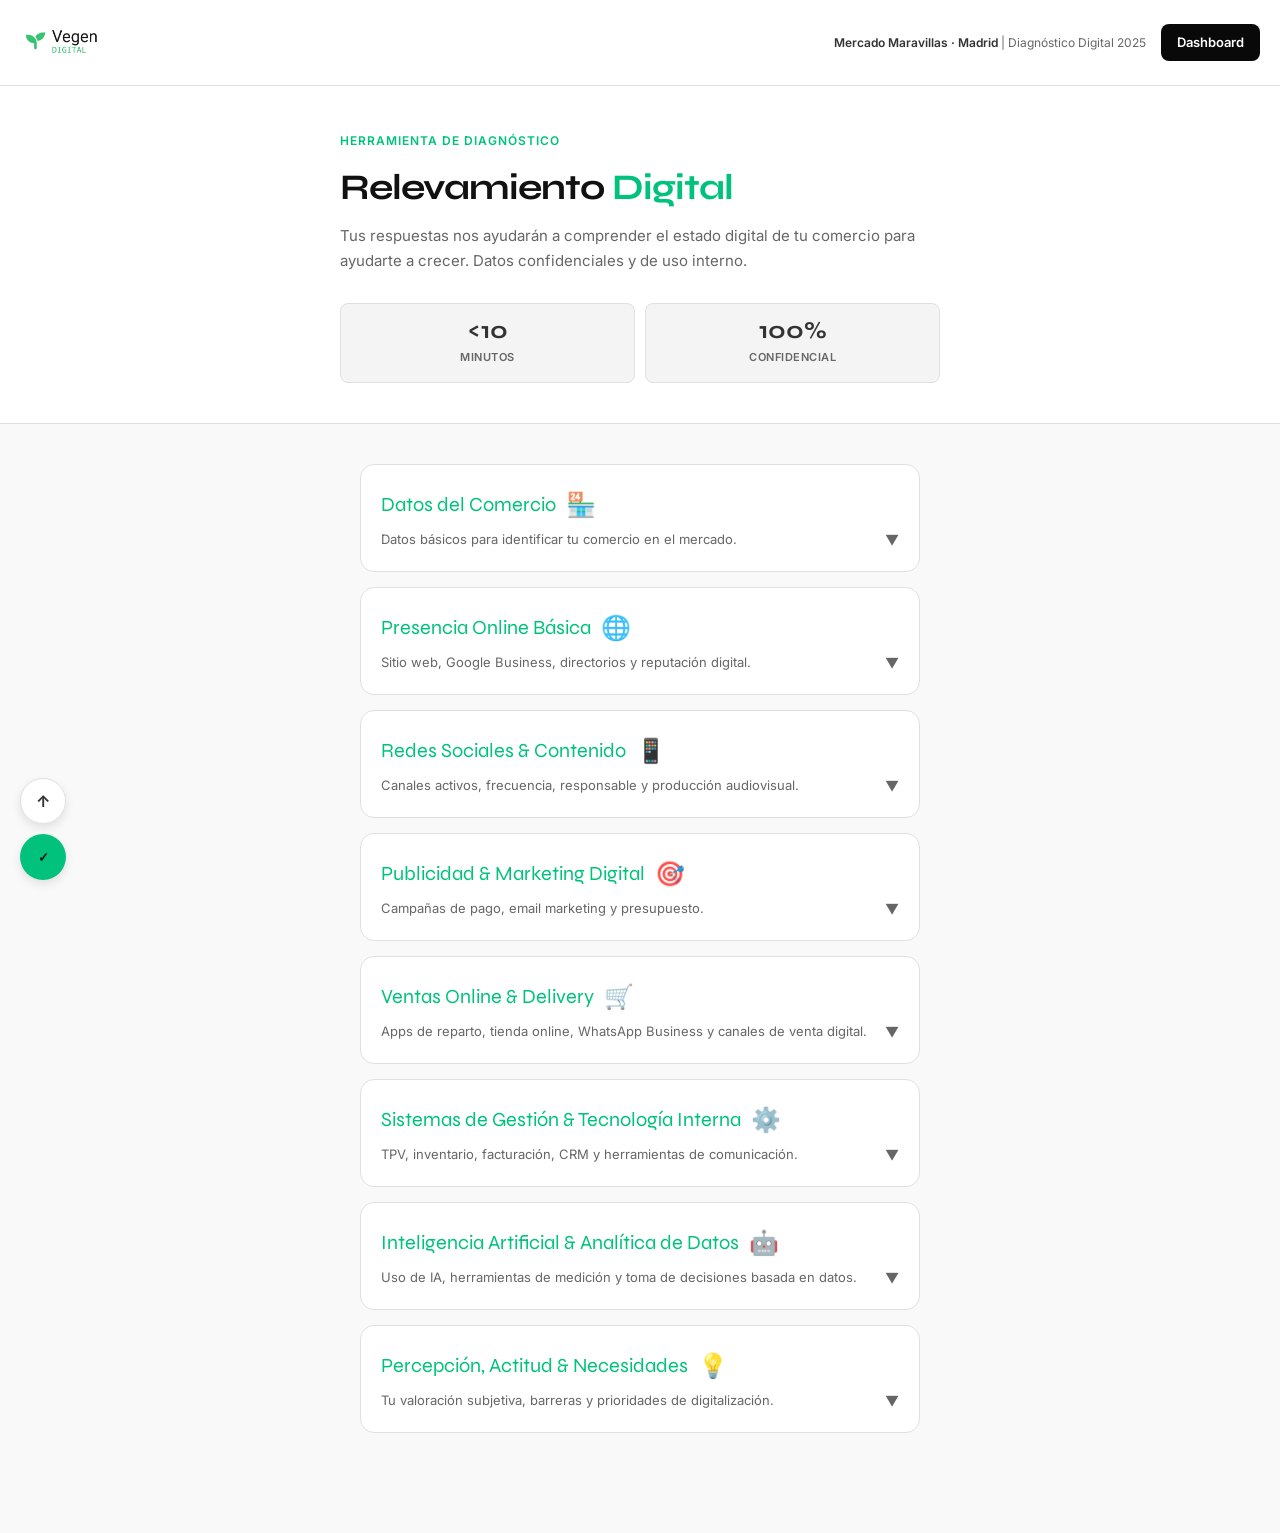
==== commit d901aae5: "I have fixed the chart logic and frontend UI issues for you. Here is a summary of the updates: - Fix" ====
--- a/index.html
+++ b/index.html
@@ -50,157 +50,165 @@
 
 <div class="container">
   <form id="diagnostic-form" novalidate class="form-wrapper">
-
   <div class="block">
-    <div class="block-header">
+        <div class="block-header">
       <div class="block-title-row">
         <div class="block-title">Datos del Comercio</div>
         <div class="block-icon">🏪</div>
       </div>
-      <div class="block-desc">Identificación y presencia digital básica.</div>
+      <div class="block-desc">Datos básicos para identificar tu comercio en el mercado.</div>
       <div class="block-toggle-icon">▼</div>
     </div>
     <div class="block-content">
       <div class="q">
         <div class="q-title"><span class="q-num">01</span> Nombre del puesto / negocio <span class="q-req">*</span></div>
-        <div class="q-body">
-          <input name="nombre_puesto" placeholder="Ej. Frutería Los Ángeles" required="" type="text"/>
-          <div class="err-msg">Este campo es requerido o inválido.</div>
-        </div>
-      </div>
-      <div class="q">
-        <div class="q-title"><span class="q-num">02</span> Número de puesto(s) <span class="q-req">*</span></div>
-        <div class="q-body">
-          <input name="numero_puesto" placeholder="Ej. 142-143" required="" type="text"/>
-          <div class="err-msg">Este campo es requerido o inválido.</div>
-        </div>
-      </div>
-      <div class="q">
-        <div class="q-title"><span class="q-num">03</span> Categoría principal <span class="q-req">*</span></div>
+        <div class="q-desc">Tal como aparece en el cartel o se conoce en el mercado</div>
+        <div class="q-body">
+          <input name="nombre_puesto" placeholder="Ej: Frutería La Maravilla" required="" type="text"/>
+          <div class="err-msg">Este campo es requerido o inválido.</div>
+        </div>
+      </div>
+      <div class="q">
+        <div class="q-title"><span class="q-num">02</span> Número o ubicación del puesto <span class="q-req">*</span></div>
+        <div class="q-desc">Pasillo, número de local o referencia interna del mercado</div>
+        <div class="q-body">
+          <input name="ubicacion_puesto" placeholder="Ej: Puesto 14 · Pasillo Central" required="" type="text"/>
+          <div class="err-msg">Este campo es requerido o inválido.</div>
+        </div>
+      </div>
+      <div class="q">
+        <div class="q-title"><span class="q-num">03</span> Categoría del negocio <span class="q-req">*</span></div>
+        <div class="q-desc">Selecciona la que mejor describe tu actividad</div>
         <div class="q-body">
           <select name="categoria" required="">
-            <option disabled="" selected="" value="">Selecciona tu especialidad...</option>
-            <option value="Frutería / Verdulería">Frutería / Verdulería</option>
-            <option value="Carnicería">Carnicería</option>
-            <option value="Pescadería">Pescadería</option>
-            <option value="Pollería / Huevería">Pollería / Huevería</option>
-            <option value="Charcutería / Quesería">Charcutería / Quesería</option>
-            <option value="Panadería / Pastelería">Panadería / Pastelería</option>
-            <option value="Ultramarinos / Alimentación">Ultramarinos / Alimentación</option>
-            <option value="Variantes / Encurtidos">Variantes / Encurtidos</option>
-            <option value="Dietética / Herbolario">Dietética / Herbolario</option>
-            <option value="Comida preparada / Take away">Comida preparada / Take away</option>
-            <option value="Hostelería (Bar / Cafetería)">Hostelería (Bar / Cafetería)</option>
-            <option value="Servicios (Arreglos, copias, etc.)">Servicios (Arreglos, llaves, etc.)</option>
-            <option value="Floristería">Floristería</option>
-            <option value="Otro">Otro</option>
-          </select>
-          <div class="err-msg">Este campo es requerido o inválido.</div>
-        </div>
-      </div>
-      <div class="q">
-        <div class="q-title"><span class="q-num">04</span> Nombre y apellidos de la persona de contacto <span class="q-req">*</span></div>
-        <div class="q-body">
-          <input name="nombre_contacto" placeholder="Tu nombre completo" required="" type="text"/>
-          <div class="err-msg">Este campo es requerido o inválido.</div>
-        </div>
-      </div>
-      <div class="q">
-        <div class="q-title"><span class="q-num">05</span> Rol en el negocio <span class="q-req">*</span></div>
-        <div class="q-body">
-          <select name="rol_contacto" required="">
-            <option disabled="" selected="" value="">Selecciona tu rol...</option>
-            <option value="Propietario / Titular">Propietario / Titular</option>
-            <option value="Familiar del propietario">Familiar del propietario</option>
-            <option value="Encargado / Empleado">Encargado / Empleado</option>
-          </select>
-          <div class="err-msg">Este campo es requerido o inválido.</div>
-        </div>
-      </div>
-      <div class="q">
-        <div class="q-title"><span class="q-num">06</span> Teléfono móvil (Preferible con WhatsApp) <span class="q-req">*</span></div>
-        <div class="q-body">
-          <input name="telefono" placeholder="+34 600 000 000" required="" type="tel"/>
-          <div class="err-msg">Este campo es requerido o inválido.</div>
-        </div>
-      </div>
-      <div class="q">
-        <div class="q-title"><span class="q-num">07</span> Correo electrónico <span class="q-req">*</span></div>
-        <div class="q-body">
-          <input name="email" placeholder="correo@ejemplo.com" required="" type="email"/>
-          <div class="err-msg">Este campo es requerido o inválido.</div>
-        </div>
-      </div>
+<option value="">— Selecciona una categoría —</option>
+<option>Carnicería / Charcutería</option>
+<option>Frutería / Verdulería</option>
+<option>Pescadería / Marisquería</option>
+<option>Panadería / Pastelería</option>
+<option>Bar / Cafetería / Restaurante</option>
+<option>Comida preparada / Take away</option>
+<option>Especias / Frutos secos</option>
+<option>Floristería</option>
+<option>Lácteos / Quesos</option>
+<option>Bodega / Vinos</option>
+<option>Delicatesen / Gourmet</option>
+<option>Otro</option>
+</select>
+          <div class="err-msg">Este campo es requerido o inválido.</div>
+        </div>
+      </div>
+      <div class="q">
+        <div class="q-title"><span class="q-num">04</span> Nombre del responsable </div>
+        <div class="q-desc">Opcional · Solo para seguimiento interno de Vegen Digital</div>
+        <div class="q-body">
+          <input name="responsable" placeholder="Tu nombre y apellido" type="text"/>
+          <div class="err-msg">Este campo es requerido o inválido.</div>
+        </div>
+      </div>
+      <div class="q">
+        <div class="q-title"><span class="q-num">05</span> Email de contacto </div>
+        <div class="q-desc">Para enviarte el informe individual de tu puesto</div>
+        <div class="q-body">
+          <input name="email" placeholder="tu@email.com" type="email"/>
+          <div class="err-msg">Este campo es requerido o inválido.</div>
+        </div>
+      </div>
+      <div class="q">
+        <div class="q-title"><span class="q-num">06</span> Teléfono de contacto </div>
+        <div class="q-desc">WhatsApp preferiblemente</div>
+        <div class="q-body">
+          <input name="telefono" placeholder="+34 600 000 000" type="tel"/>
+          <div class="err-msg">Este campo es requerido o inválido.</div>
+        </div>
+      </div>
+      <div class="q">
+        <div class="q-title"><span class="q-num">07</span> ¿Cuántas personas trabajan habitualmente en el puesto? <span class="q-req">*</span></div>
+        <div class="q-desc">Incluyendo titulares, empleados fijos y a tiempo parcial</div>
+        <div class="q-body">
+          <div class="options-inline pill-group" id="q7-grp">
+<label class="pill"><input name="num_personas" type="radio" value="Solo yo"/><span>Solo yo</span></label>
+<label class="pill"><input name="num_personas" type="radio" value="2-3 personas"/><span>2–3 personas</span></label>
+<label class="pill"><input name="num_personas" type="radio" value="4-6 personas"/><span>4–6 personas</span></label>
+<label class="pill"><input name="num_personas" type="radio" value="7 o más"/><span>7 o más</span></label>
+</div>
+          <div class="err-msg">Este campo es requerido o inválido.</div>
+        </div>
+      </div>
+    </div>
+  </div>
+  <div class="block">
+        <div class="block-header">
+      <div class="block-title-row">
+        <div class="block-title">Presencia Online Básica</div>
+        <div class="block-icon">🌐</div>
+      </div>
+      <div class="block-desc">Sitio web, Google Business, directorios y reputación digital.</div>
+      <div class="block-toggle-icon">▼</div>
+    </div>
+    <div class="block-content">
       <div class="q">
         <div class="q-title"><span class="q-num">08</span> ¿Tiene sitio web propio? <span class="q-req">*</span></div>
-        <div class="q-body">
-          <div class="pill-group">
-            <label class="pill"><input data-show="sub08" name="sitio_web" type="radio" value="Si"/><span>Sí</span></label>
-            <label class="pill"><input data-hide="sub08" name="sitio_web" type="radio" value="No"/><span>No</span></label>
-            <label class="pill"><input data-hide="sub08" name="sitio_web" type="radio" value="En desarrollo"/><span>En desarrollo</span></label>
-          </div>
-          <div class="err-msg">Este campo es requerido o inválido.</div>
-          
-          <div class="conditional-wrap" id="sub08" style="display:none;">
-            <div class="q-title" style="margin-top:15px; font-size:14px; font-weight:600;">Por favor, indique la URL de su sitio web:</div>
-            <input type="url" name="sitio_web_url" placeholder="https://www.ejemplo.com" />
-          </div>
-        </div>
-      </div>
-      <div class="q">
-        <div class="q-title"><span class="q-num">09</span> ¿Tiene perfil en Google Business Profile (Google Maps)? <span class="q-req">*</span></div>
-        <div class="q-body">
-          <div class="pill-group">
-            <label class="pill"><input data-show="sub09" name="google_maps" type="radio" value="Si optimizado"/><span>Sí, verificado y lo actualizo</span></label>
-            <label class="pill"><input data-show="sub09" name="google_maps" type="radio" value="Si abandonado"/><span>Sí, pero está abandonado</span></label>
-            <label class="pill"><input data-hide="sub09" name="google_maps" type="radio" value="No"/><span>No</span></label>
-            <label class="pill"><input data-hide="sub09" name="google_maps" type="radio" value="No se"/><span>No lo sé</span></label>
-          </div>
-          <div class="err-msg">Este campo es requerido o inválido.</div>
-          
-          <div class="conditional-wrap" id="sub09" style="display:none;">
-            <div class="q-title" style="margin-top:15px; font-size:14px; font-weight:600;">Por favor, indique la URL de su perfil (si la conoce):</div>
-            <input type="url" name="google_maps_url" placeholder="Ej: https://g.page/su-negocio" />
-          </div>
-        </div>
-      </div>
-      <div class="q">
-        <div class="q-title"><span class="q-num">10</span> ¿Recibe reseñas de clientes en internet? <span class="q-req">*</span></div>
-        <div class="q-body">
-          <div class="pill-group">
-            <label class="pill"><input name="resenas" type="radio" value="Frecuentemente las respondo"/><span>Sí, y las respondo</span></label>
-            <label class="pill"><input name="resenas" type="radio" value="Recibo pero no respondo"/><span>Sí, pero no suelo responder</span></label>
-            <label class="pill"><input name="resenas" type="radio" value="Muy pocas"/><span>Casi nunca / Muy pocas</span></label>
-          </div>
-          <div class="err-msg">Este campo es requerido o inválido.</div>
-        </div>
-      </div>
-      <div class="q">
-        <div class="q-title"><span class="q-num">11</span> ¿Aparece su negocio en otros directorios (Tripadvisor, páginas amarillas, etc.)? </div>
-        <div class="q-body">
-          <div class="pill-group">
-            <label class="pill"><input data-show="sub11" name="directorios" type="radio" value="Si"/><span>Sí</span></label>
-            <label class="pill"><input data-hide="sub11" name="directorios" type="radio" value="No"/><span>No</span></label>
-            <label class="pill"><input data-hide="sub11" name="directorios" type="radio" value="No se"/><span>No lo sé</span></label>
-          </div>
-          <div class="err-msg">Este campo es requerido o inválido.</div>
-          
-          <div class="conditional-wrap" id="sub11" style="display:none;">
-            <div class="q-title" style="margin-top:15px; font-size:14px; font-weight:600;">¿Cuáles?</div>
-            <input type="text" name="cuales_directorios" placeholder="Ej: Tripadvisor, Yelp..." />
-          </div>
-        </div>
-      </div>
-    </div>
-  </div>
-
+        <div class="q-desc">Dominio propio, no solo una página en red social</div>
+        <div class="q-body">
+          <div class="pill-group" id="q8-grp">
+<label class="pill"><input data-show="sub8" name="tiene_web" type="radio" value="Si"/><span>Sí</span></label>
+<label class="pill"><input data-hide="sub8" name="tiene_web" type="radio" value="No"/><span>No</span></label>
+<label class="pill"><input data-show="sub8" name="tiene_web" type="radio" value="En construccion"/><span>En construcción</span></label>
+</div>
+          <div class="err-msg">Este campo es requerido o inválido.</div>
+        </div>
+      </div>
+      <div class="q">
+        <div class="q-title"><span class="q-num">09</span> ¿Tiene perfil en Google Business Profile? <span class="q-req">*</span></div>
+        <div class="q-desc">Aparece en Google Maps cuando alguien busca tu negocio</div>
+        <div class="q-body">
+          <div class="pill-group" id="q9-grp">
+<label class="pill"><input data-show="sub9" name="tiene_gbp" type="radio" value="Si"/><span>Sí</span></label>
+<label class="pill"><input data-hide="sub9" name="tiene_gbp" type="radio" value="No"/><span>No</span></label>
+<label class="pill"><input data-hide="sub9" name="tiene_gbp" type="radio" value="No se"/><span>No sé</span></label>
+</div>
+          <div class="err-msg">Este campo es requerido o inválido.</div>
+        </div>
+      </div>
+      <div class="q">
+        <div class="q-title"><span class="q-num">10</span> ¿Aparece en otros directorios o plataformas de reputación? </div>
+        <div class="q-desc">Selecciona todas las que aplican</div>
+        <div class="q-body">
+          <div class="options-group" id="q10-grp">
+<label class="opt-btn opt-check"><input name="directorios" type="checkbox" value="TripAdvisor"/><div class="opt-icon"></div>TripAdvisor</label>
+<label class="opt-btn opt-check"><input name="directorios" type="checkbox" value="Yelp"/><div class="opt-icon"></div>Yelp</label>
+<label class="opt-btn opt-check"><input name="directorios" type="checkbox" value="TheFork / El Tenedor"/><div class="opt-icon"></div>TheFork / El Tenedor</label>
+<label class="opt-btn opt-check"><input name="directorios" type="checkbox" value="Páginas Amarillas"/><div class="opt-icon"></div>Páginas Amarillas</label>
+<label class="opt-btn opt-check"><input name="directorios" type="checkbox" value="Foursquare"/><div class="opt-icon"></div>Foursquare</label>
+<label class="opt-btn opt-check"><input name="directorios" type="checkbox" value="Ninguno"/><div class="opt-icon"></div>Ninguno</label>
+<label class="opt-btn opt-check"><input name="directorios" type="checkbox" value="Otro"/><div class="opt-icon"></div>Otro</label>
+</div>
+          <div class="err-msg">Este campo es requerido o inválido.</div>
+        </div>
+      </div>
+      <div class="q">
+        <div class="q-title"><span class="q-num">11</span> ¿Tiene menú digital, carta QR o video-menú? </div>
+        <div class="q-desc">Para bares, cafeterías y puestos de comida preparada</div>
+        <div class="q-body">
+          <div class="options-group">
+<label class="opt-btn opt-check"><input name="menu_digital" type="checkbox" value="Carta QR"/><div class="opt-icon"></div>Carta QR (enlace o código QR)</label>
+<label class="opt-btn opt-check"><input name="menu_digital" type="checkbox" value="Menú digital en pantalla"/><div class="opt-icon"></div>Menú digital en pantalla (TV/monitor)</label>
+<label class="opt-btn opt-check"><input name="menu_digital" type="checkbox" value="Video menú"/><div class="opt-icon"></div>Video-menú</label>
+<label class="opt-btn opt-check"><input name="menu_digital" type="checkbox" value="No aplica"/><div class="opt-icon"></div>No aplica / No tengo</label>
+</div>
+          <div class="err-msg">Este campo es requerido o inválido.</div>
+        </div>
+      </div>
+    </div>
+  </div>
   <div class="block">
-    <div class="block-header">
+        <div class="block-header">
       <div class="block-title-row">
-        <div class="block-title">Presencia Online</div>
-        <div class="block-icon">🌐</div>
-      </div>
-      <div class="block-desc">Redes sociales, publicidad y ventas online.</div>
+        <div class="block-title">Redes Sociales & Contenido</div>
+        <div class="block-icon">📱</div>
+      </div>
+      <div class="block-desc">Canales activos, frecuencia, responsable y producción audiovisual.</div>
       <div class="block-toggle-icon">▼</div>
     </div>
     <div class="block-content">
@@ -208,346 +216,450 @@
         <div class="q-title"><span class="q-num">12</span> ¿En qué redes sociales tiene presencia el negocio? <span class="q-req">*</span></div>
         <div class="q-desc">Selecciona todas las que aplican</div>
         <div class="q-body">
-          <div class="options-group" id="q13-grp">
-            <label class="opt-btn opt-check"><input data-show="sub12a" name="redes" type="checkbox" value="Instagram"/><div class="opt-icon"></div>Instagram</label>
-            <label class="opt-btn opt-check"><input data-show="sub12b" name="redes" type="checkbox" value="Facebook"/><div class="opt-icon"></div>Facebook</label>
-            <label class="opt-btn opt-check"><input data-show="sub12c" name="redes" type="checkbox" value="TikTok"/><div class="opt-icon"></div>TikTok</label>
-            <label class="opt-btn opt-check"><input data-show="sub12d" name="redes" type="checkbox" value="X"/><div class="opt-icon"></div>X (Twitter)</label>
-            <label class="opt-btn opt-check"><input data-show="sub12e" name="redes" type="checkbox" value="Otra"/><div class="opt-icon"></div>Otra</label>
-            <label class="opt-btn opt-check"><input name="redes" type="checkbox" value="Ninguna"/><div class="opt-icon"></div>Ninguna</label>
-          </div>
-          <div class="err-msg">Este campo es requerido o inválido.</div>
-          
-          <div class="conditional-wrap" id="sub12a" style="display:none;">
-            <div class="q-title" style="margin-top:15px; font-size:14px;">URL/Usuario de Instagram:</div>
-            <input type="text" name="url_instagram" placeholder="@usuario o URL" />
-          </div>
-          <div class="conditional-wrap" id="sub12b" style="display:none;">
-            <div class="q-title" style="margin-top:15px; font-size:14px;">URL/Usuario de Facebook:</div>
-            <input type="text" name="url_facebook" placeholder="@usuario o URL" />
-          </div>
-          <div class="conditional-wrap" id="sub12c" style="display:none;">
-            <div class="q-title" style="margin-top:15px; font-size:14px;">URL/Usuario de TikTok:</div>
-            <input type="text" name="url_tiktok" placeholder="@usuario o URL" />
-          </div>
-          <div class="conditional-wrap" id="sub12d" style="display:none;">
-            <div class="q-title" style="margin-top:15px; font-size:14px;">URL/Usuario de X:</div>
-            <input type="text" name="url_x" placeholder="@usuario o URL" />
-          </div>
-          <div class="conditional-wrap" id="sub12e" style="display:none;">
-            <div class="q-title" style="margin-top:15px; font-size:14px;">¿Cuál otra? Indique usuario o URL:</div>
-            <input type="text" name="url_otra_red" placeholder="Red y usuario" />
-          </div>
-        </div>
-      </div>
-      <div class="q">
-        <div class="q-title"><span class="q-num">13</span> ¿Con qué frecuencia publica contenido en sus redes? <span class="q-req">*</span></div>
-        <div class="q-body">
-          <div class="pill-group">
-            <label class="pill"><input name="frecuencia_redes" type="radio" value="Diariamente"/><span>Diariamente</span></label>
-            <label class="pill"><input name="frecuencia_redes" type="radio" value="Varias por semana"/><span>Varias veces por semana</span></label>
-            <label class="pill"><input name="frecuencia_redes" type="radio" value="Una vez semana"/><span>Una vez a la semana</span></label>
-            <label class="pill"><input name="frecuencia_redes" type="radio" value="Esporadicamente"/><span>Esporádicamente / Rara vez</span></label>
-            <label class="pill"><input name="frecuencia_redes" type="radio" value="No publico"/><span>No publico</span></label>
-          </div>
-          <div class="err-msg">Este campo es requerido o inválido.</div>
-        </div>
-      </div>
-      <div class="q">
-        <div class="q-title"><span class="q-num">14</span> ¿Quién se encarga de gestionar las redes sociales? <span class="q-req">*</span></div>
-        <div class="q-body">
-          <select name="responsable_redes" required="">
-            <option disabled="" selected="" value="">Selecciona...</option>
-            <option value="Yo mismo">Yo mismo/a</option>
-            <option value="Empleado">Un empleado/a en su tiempo libre</option>
-            <option value="Agencia">Agencia externa / Freelance profesional</option>
-            <option value="Familiar">Un familiar / conocido</option>
-            <option value="Nadie">Nadie</option>
-          </select>
-          <div class="err-msg">Este campo es requerido o inválido.</div>
-        </div>
-      </div>
-      <div class="q">
-        <div class="q-title"><span class="q-num">15</span> ¿Qué tipo de contenido suele publicar? </div>
-        <div class="q-desc">Selecciona todas las que aplican</div>
+          <div class="options-group" id="q12-grp">
+<label class="opt-btn opt-check" data-toggle-sub="sub12-ig"><input name="rrss" type="checkbox" value="Instagram"/><div class="opt-icon"></div>Instagram</label>
+<label class="opt-btn opt-check" data-toggle-sub="sub12-fb"><input name="rrss" type="checkbox" value="Facebook"/><div class="opt-icon"></div>Facebook</label>
+<label class="opt-btn opt-check" data-toggle-sub="sub12-tt"><input name="rrss" type="checkbox" value="TikTok"/><div class="opt-icon"></div>TikTok</label>
+<label class="opt-btn opt-check" data-toggle-sub="sub12-yt"><input name="rrss" type="checkbox" value="YouTube"/><div class="opt-icon"></div>YouTube</label>
+<label class="opt-btn opt-check" data-toggle-sub="sub12-li"><input name="rrss" type="checkbox" value="LinkedIn"/><div class="opt-icon"></div>LinkedIn</label>
+<label class="opt-btn opt-check"><input name="rrss" type="checkbox" value="Pinterest"/><div class="opt-icon"></div>Pinterest</label>
+<label class="opt-btn opt-check"><input name="rrss" type="checkbox" value="Telegram"/><div class="opt-icon"></div>Telegram</label>
+<label class="opt-btn opt-check"><input name="rrss" type="checkbox" value="X / Twitter"/><div class="opt-icon"></div>X / Twitter</label>
+<label class="opt-btn opt-check"><input name="rrss" type="checkbox" value="Ninguna"/><div class="opt-icon"></div>No tenemos redes sociales</label>
+</div>
+          <div class="err-msg">Este campo es requerido o inválido.</div>
+        </div>
+      </div>
+      <div class="q">
+        <div class="q-title"><span class="q-num">13</span> ¿Con qué frecuencia se publica contenido en redes? </div>
+        <div class="q-desc">En la red más activa del negocio</div>
+        <div class="q-body">
+          <div class="pill-group">
+<label class="pill"><input name="frecuencia_contenido" type="radio" value="No publicamos"/><span>No publicamos</span></label>
+<label class="pill"><input name="frecuencia_contenido" type="radio" value="Raramente"/><span>Raramente</span></label>
+<label class="pill"><input name="frecuencia_contenido" type="radio" value="1-2 veces al mes"/><span>1–2 veces/mes</span></label>
+<label class="pill"><input name="frecuencia_contenido" type="radio" value="1-2 veces a la semana"/><span>1–2 veces/semana</span></label>
+<label class="pill"><input name="frecuencia_contenido" type="radio" value="Casi todos los días"/><span>Casi a diario</span></label>
+</div>
+          <div class="err-msg">Este campo es requerido o inválido.</div>
+        </div>
+      </div>
+      <div class="q">
+        <div class="q-title"><span class="q-num">14</span> ¿Quién crea y sube el contenido? <span class="q-req">*</span></div>
+        <div class="q-body">
+          <div class="pill-group">
+<label class="pill"><input name="quien_contenido" type="radio" value="Yo mismo"/><span>Yo mismo/a</span></label>
+<label class="pill"><input name="quien_contenido" type="radio" value="Un empleado"/><span>Un empleado</span></label>
+<label class="pill"><input name="quien_contenido" type="radio" value="Un familiar"/><span>Un familiar</span></label>
+<label class="pill"><input name="quien_contenido" type="radio" value="Una agencia"/><span>Una agencia</span></label>
+<label class="pill"><input name="quien_contenido" type="radio" value="Un freelance"/><span>Un freelance</span></label>
+<label class="pill"><input name="quien_contenido" type="radio" value="Nadie"/><span>Nadie / no se publica</span></label>
+</div>
+          <div class="err-msg">Este campo es requerido o inválido.</div>
+        </div>
+      </div>
+      <div class="q">
+        <div class="q-title"><span class="q-num">15</span> ¿Quién hace las fotografías del negocio / productos? </div>
+        <div class="q-body">
+          <div class="pill-group">
+<label class="pill"><input name="quien_fotos" type="radio" value="Yo con el movil"/><span>Yo con el móvil</span></label>
+<label class="pill"><input name="quien_fotos" type="radio" value="Fotógrafo profesional"/><span>Fotógrafo profesional</span></label>
+<label class="pill"><input name="quien_fotos" type="radio" value="Un empleado"/><span>Un empleado</span></label>
+<label class="pill"><input name="quien_fotos" type="radio" value="Un familiar"/><span>Un familiar</span></label>
+<label class="pill"><input name="quien_fotos" type="radio" value="No tenemos fotos propias"/><span>No tenemos fotos propias</span></label>
+</div>
+          <div class="err-msg">Este campo es requerido o inválido.</div>
+        </div>
+      </div>
+      <div class="q">
+        <div class="q-title"><span class="q-num">16</span> ¿Se producen vídeos del negocio / productos? </div>
+        <div class="q-desc">Reels, TikToks, Shorts, vídeos de producto…</div>
+        <div class="q-body">
+          <div class="pill-group">
+<label class="pill"><input data-show="sub16" name="produce_video" type="radio" value="Si"/><span>Sí</span></label>
+<label class="pill"><input data-hide="sub16" name="produce_video" type="radio" value="No"/><span>No</span></label>
+</div>
+          <div class="err-msg">Este campo es requerido o inválido.</div>
+        </div>
+      </div>
+      <div class="q">
+        <div class="q-title"><span class="q-num">17</span> ¿Tiene plan de contenidos o calendario editorial? </div>
+        <div class="q-body">
+          <div class="pill-group">
+<label class="pill"><input name="plan_contenido" type="radio" value="Si formal"/><span>Sí, formal y documentado</span></label>
+<label class="pill"><input name="plan_contenido" type="radio" value="Si informal"/><span>Sí, informal</span></label>
+<label class="pill"><input name="plan_contenido" type="radio" value="No"/><span>No</span></label>
+</div>
+          <div class="err-msg">Este campo es requerido o inválido.</div>
+        </div>
+      </div>
+      <div class="q">
+        <div class="q-title"><span class="q-num">18</span> ¿Cuántos seguidores tiene aproximadamente en su red principal? </div>
+        <div class="q-body">
+          <div class="pill-group">
+<label class="pill"><input name="seguidores" type="radio" value="No tenemos redes"/><span>No tenemos</span></label>
+<label class="pill"><input name="seguidores" type="radio" value="Menos de 100"/><span>Menos de 100</span></label>
+<label class="pill"><input name="seguidores" type="radio" value="100-500"/><span>100–500</span></label>
+<label class="pill"><input name="seguidores" type="radio" value="500-2000"/><span>500–2.000</span></label>
+<label class="pill"><input name="seguidores" type="radio" value="2000-10000"/><span>2.000–10.000</span></label>
+<label class="pill"><input name="seguidores" type="radio" value="Más de 10000"/><span>+10.000</span></label>
+</div>
+          <div class="err-msg">Este campo es requerido o inválido.</div>
+        </div>
+      </div>
+    </div>
+  </div>
+  <div class="block">
+        <div class="block-header">
+      <div class="block-title-row">
+        <div class="block-title">Publicidad & Marketing Digital</div>
+        <div class="block-icon">🎯</div>
+      </div>
+      <div class="block-desc">Campañas de pago, email marketing y presupuesto.</div>
+      <div class="block-toggle-icon">▼</div>
+    </div>
+    <div class="block-content">
+      <div class="q">
+        <div class="q-title"><span class="q-num">19</span> ¿Ha realizado campañas en Meta Ads (Instagram / Facebook)? <span class="q-req">*</span></div>
+        <div class="q-body">
+          <div class="pill-group">
+<label class="pill"><input data-show="sub19" name="meta_ads" type="radio" value="Si actualmente"/><span>Sí, actualmente</span></label>
+<label class="pill"><input data-show="sub19" name="meta_ads" type="radio" value="Antes si"/><span>Antes sí, ahora no</span></label>
+<label class="pill"><input data-hide="sub19" name="meta_ads" type="radio" value="No nunca"/><span>No, nunca</span></label>
+</div>
+          <div class="err-msg">Este campo es requerido o inválido.</div>
+        </div>
+      </div>
+      <div class="q">
+        <div class="q-title"><span class="q-num">20</span> ¿Ha realizado campañas en Google Ads? </div>
+        <div class="q-desc">Search, Display, Maps, Shopping…</div>
+        <div class="q-body">
+          <div class="pill-group">
+<label class="pill"><input data-show="sub20" name="google_ads" type="radio" value="Si actualmente"/><span>Sí, actualmente</span></label>
+<label class="pill"><input data-show="sub20" name="google_ads" type="radio" value="Antes si"/><span>Antes sí, ahora no</span></label>
+<label class="pill"><input data-hide="sub20" name="google_ads" type="radio" value="No nunca"/><span>No, nunca</span></label>
+</div>
+          <div class="err-msg">Este campo es requerido o inválido.</div>
+        </div>
+      </div>
+      <div class="q">
+        <div class="q-title"><span class="q-num">21</span> ¿Realiza campañas en otras plataformas? </div>
         <div class="q-body">
           <div class="options-group">
-            <label class="opt-btn opt-check"><input name="tipo_contenido" type="checkbox" value="Fotos de productos"/><div class="opt-icon"></div>Fotos de los productos</label>
-            <label class="opt-btn opt-check"><input name="tipo_contenido" type="checkbox" value="Videos Reels Tiktok"/><div class="opt-icon"></div>Vídeos cortos (Reels, TikTok)</label>
-            <label class="opt-btn opt-check"><input name="tipo_contenido" type="checkbox" value="Ofertas y promos"/><div class="opt-icon"></div>Ofertas y promociones</label>
-            <label class="opt-btn opt-check"><input name="tipo_contenido" type="checkbox" value="El dia a dia"/><div class="opt-icon"></div>El día a día del puesto (detrás de escena)</label>
-            <label class="opt-btn opt-check"><input name="tipo_contenido" type="checkbox" value="Recetas o tips"/><div class="opt-icon"></div>Recetas, consejos o tips</label>
-          </div>
-          <div class="err-msg">Este campo es requerido o inválido.</div>
-        </div>
-      </div>
-      <div class="q">
-        <div class="q-title"><span class="q-num">16</span> ¿Cómo realiza sus fotos o vídeos? </div>
-        <div class="q-body">
-          <div class="pill-group">
-            <label class="pill"><input name="calidad_fotos" type="radio" value="Movil rapido"/><span>Con el móvil de forma rápida</span></label>
-            <label class="pill"><input name="calidad_fotos" type="radio" value="Movil cuidado"/><span>Con el móvil, pero cuidando luz y detalles</span></label>
-            <label class="pill"><input name="calidad_fotos" type="radio" value="Camara"/><span>Tengo equipo / cámara</span></label>
-            <label class="pill"><input name="calidad_fotos" type="radio" value="Profesional"/><span>Contrato a un profesional</span></label>
-          </div>
-          <div class="err-msg">Este campo es requerido o inválido.</div>
-        </div>
-      </div>
-      <div class="q">
-        <div class="q-title"><span class="q-num">17</span> ¿Ha realizado campañas en Meta Ads (Instagram / Facebook)? <span class="q-req">*</span></div>
-        <div class="q-body">
-          <div class="pill-group">
-            <label class="pill"><input name="meta_ads" type="radio" value="Si activas"/><span>Sí, actualmente tengo campañas</span></label>
-            <label class="pill"><input name="meta_ads" type="radio" value="Si puntuales"/><span>Sí, de forma puntual en el pasado</span></label>
-            <label class="pill"><input name="meta_ads" type="radio" value="Boton promocionar"/><span>Sólo uso el botón "Promocionar publicación"</span></label>
-            <label class="pill"><input name="meta_ads" type="radio" value="Nunca"/><span>No, nunca</span></label>
-          </div>
-          <div class="err-msg">Este campo es requerido o inválido.</div>
-        </div>
-      </div>
-      <div class="q">
-        <div class="q-title"><span class="q-num">18</span> ¿Ha realizado campañas en Google Ads? <span class="q-req">*</span></div>
-        <div class="q-body">
-          <div class="pill-group">
-            <label class="pill"><input name="google_ads" type="radio" value="Si activas"/><span>Sí, actualmente</span></label>
-            <label class="pill"><input name="google_ads" type="radio" value="Si antes"/><span>Sí, en el pasado</span></label>
-            <label class="pill"><input name="google_ads" type="radio" value="Nunca"/><span>No, nunca</span></label>
-          </div>
-          <div class="err-msg">Este campo es requerido o inválido.</div>
-        </div>
-      </div>
-      <div class="q">
-        <div class="q-title"><span class="q-num">19</span> ¿Qué presupuesto mensual destina a publicidad digital? (Ads, patrocinios, etc.) <span class="q-req">*</span></div>
-        <div class="q-body">
-          <div class="pill-group">
-            <label class="pill"><input name="presupuesto_ads" type="radio" value="0"/><span>0€</span></label>
-            <label class="pill"><input name="presupuesto_ads" type="radio" value="Menos de 100€"/><span>Menos de 100€</span></label>
-            <label class="pill"><input name="presupuesto_ads" type="radio" value="100-300€"/><span>100€ – 300€</span></label>
-            <label class="pill"><input name="presupuesto_ads" type="radio" value="Mas de 300€"/><span>Más de 300€</span></label>
-          </div>
-          <div class="err-msg">Este campo es requerido o inválido.</div>
-        </div>
-      </div>
-      <div class="q">
-        <div class="q-title"><span class="q-num">20</span> ¿Mide el retorno de su inversión (ROI) en publicidad? </div>
-        <div class="q-body">
-          <div class="pill-group">
-            <label class="pill"><input name="mide_roi" type="radio" value="Si claro"/><span>Sí, lo tengo claro</span></label>
-            <label class="pill"><input name="mide_roi" type="radio" value="Intento"/><span>Lo intento, pero me cuesta</span></label>
-            <label class="pill"><input name="mide_roi" type="radio" value="No mido"/><span>No lo mido</span></label>
-          </div>
-          <div class="err-msg">Este campo es requerido o inválido.</div>
-        </div>
-      </div>
-      <div class="q">
-        <div class="q-title"><span class="q-num">21</span> ¿Envía correos electrónicos (Email Marketing) a sus clientes? <span class="q-req">*</span></div>
-        <div class="q-body">
-          <div class="pill-group">
-            <label class="pill"><input name="email_mkting" type="radio" value="Si regular"/><span>Sí, de forma regular</span></label>
-            <label class="pill"><input name="email_mkting" type="radio" value="A veces"/><span>A veces</span></label>
-            <label class="pill"><input name="email_mkting" type="radio" value="Tengo base pero no envio"/><span>Tengo sus emails, pero no les escribo</span></label>
-            <label class="pill"><input name="email_mkting" type="radio" value="No tengo base"/><span>No pido el email a mis clientes</span></label>
-          </div>
-          <div class="err-msg">Este campo es requerido o inválido.</div>
-        </div>
-      </div>
-      <div class="q">
-        <div class="q-title"><span class="q-num">22</span> ¿Vende a través de alguna app de delivery? <span class="q-req">*</span></div>
-        <div class="q-desc">Selecciona todas las que aplican</div>
+<label class="opt-btn opt-check"><input name="otras_ads" type="checkbox" value="TikTok Ads"/><div class="opt-icon"></div>TikTok Ads</label>
+<label class="opt-btn opt-check"><input name="otras_ads" type="checkbox" value="YouTube Ads"/><div class="opt-icon"></div>YouTube Ads</label>
+<label class="opt-btn opt-check"><input name="otras_ads" type="checkbox" value="Pinterest Ads"/><div class="opt-icon"></div>Pinterest Ads</label>
+<label class="opt-btn opt-check"><input name="otras_ads" type="checkbox" value="LinkedIn Ads"/><div class="opt-icon"></div>LinkedIn Ads</label>
+<label class="opt-btn opt-check"><input name="otras_ads" type="checkbox" value="Ninguna"/><div class="opt-icon"></div>Ninguna otra</label>
+</div>
+          <div class="err-msg">Este campo es requerido o inválido.</div>
+        </div>
+      </div>
+      <div class="q">
+        <div class="q-title"><span class="q-num">22</span> ¿Tiene estrategia de email marketing o newsletter? </div>
+        <div class="q-body">
+          <div class="pill-group">
+<label class="pill"><input data-show="sub22" name="email_marketing" type="radio" value="Si"/><span>Sí</span></label>
+<label class="pill"><input data-hide="sub22" name="email_marketing" type="radio" value="No"/><span>No</span></label>
+</div>
+          <div class="err-msg">Este campo es requerido o inválido.</div>
+        </div>
+      </div>
+      <div class="q">
+        <div class="q-title"><span class="q-num">23</span> ¿Tiene un plan de marketing o comunicación documentado? </div>
+        <div class="q-body">
+          <div class="pill-group">
+<label class="pill"><input name="plan_marketing" type="radio" value="Si completo"/><span>Sí, completo</span></label>
+<label class="pill"><input name="plan_marketing" type="radio" value="Si básico"/><span>Sí, básico</span></label>
+<label class="pill"><input name="plan_marketing" type="radio" value="No"/><span>No</span></label>
+</div>
+          <div class="err-msg">Este campo es requerido o inválido.</div>
+        </div>
+      </div>
+      <div class="q">
+        <div class="q-title"><span class="q-num">24</span> ¿Cuánto invierte mensualmente en total en presencia y marketing digital? <span class="q-req">*</span></div>
+        <div class="q-desc">Campañas + herramientas + agencias + servicios</div>
+        <div class="q-body">
+          <div class="pill-group">
+<label class="pill"><input name="inversion_total" type="radio" value="0€"/><span>0€ (nada)</span></label>
+<label class="pill"><input name="inversion_total" type="radio" value="Menos de 100€"/><span>Menos de 100€</span></label>
+<label class="pill"><input name="inversion_total" type="radio" value="100-300€"/><span>100–300€</span></label>
+<label class="pill"><input name="inversion_total" type="radio" value="300-700€"/><span>300–700€</span></label>
+<label class="pill"><input name="inversion_total" type="radio" value="700-2000€"/><span>700–2.000€</span></label>
+<label class="pill"><input name="inversion_total" type="radio" value="Más de 2000€"/><span>+2.000€</span></label>
+</div>
+          <div class="err-msg">Este campo es requerido o inválido.</div>
+        </div>
+      </div>
+    </div>
+  </div>
+  <div class="block">
+        <div class="block-header">
+      <div class="block-title-row">
+        <div class="block-title">Ventas Online & Delivery</div>
+        <div class="block-icon">🛒</div>
+      </div>
+      <div class="block-desc">Apps de reparto, tienda online, WhatsApp Business y canales de venta digital.</div>
+      <div class="block-toggle-icon">▼</div>
+    </div>
+    <div class="block-content">
+      <div class="q">
+        <div class="q-title"><span class="q-num">25</span> ¿Vende a través de alguna app de delivery? <span class="q-req">*</span></div>
         <div class="q-body">
           <div class="options-group">
-            <label class="opt-btn opt-check"><input name="delivery_apps" type="checkbox" value="Glovo"/><div class="opt-icon"></div>Glovo</label>
-            <label class="opt-btn opt-check"><input name="delivery_apps" type="checkbox" value="Uber Eats"/><div class="opt-icon"></div>Uber Eats</label>
-            <label class="opt-btn opt-check"><input name="delivery_apps" type="checkbox" value="Just Eat"/><div class="opt-icon"></div>Just Eat</label>
-            <label class="opt-btn opt-check"><input data-show="sub22a" name="delivery_apps" type="checkbox" value="Otra app especializada"/><div class="opt-icon"></div>Otra especializada (Ej. Mercado47)</label>
-            <label class="opt-btn opt-check"><input name="delivery_apps" type="checkbox" value="Ninguna"/><div class="opt-icon"></div>No vendo por delivery</label>
-          </div>
-          <div class="err-msg">Este campo es requerido o inválido.</div>
-          
-          <div class="conditional-wrap" id="sub22a" style="display:none;">
-            <div class="q-title" style="margin-top:15px; font-size:14px; font-weight:600;">¿Cuál otra?</div>
-            <input type="text" name="cual_delivery" placeholder="Nombre de la app de delivery" />
-          </div>
-        </div>
-      </div>
-      <div class="q">
-        <div class="q-title"><span class="q-num">23</span> ¿Qué porcentaje aproximado de sus ventas totales provienen del entorno online? <span class="q-req">*</span></div>
-        <div class="q-body">
-          <div class="pill-group">
-            <label class="pill"><input name="ventas_online_pct" type="radio" value="0"/><span>0%</span></label>
-            <label class="pill"><input name="ventas_online_pct" type="radio" value="1-10%"/><span>1% - 10%</span></label>
-            <label class="pill"><input name="ventas_online_pct" type="radio" value="11-30%"/><span>11% - 30%</span></label>
-            <label class="pill"><input name="ventas_online_pct" type="radio" value="31-50%"/><span>31% - 50%</span></label>
-            <label class="pill"><input name="ventas_online_pct" type="radio" value="Mas 50%"/><span>Más del 50%</span></label>
-          </div>
-          <div class="err-msg">Este campo es requerido o inválido.</div>
-        </div>
-      </div>
-      <div class="q">
-        <div class="q-title"><span class="q-num">24</span> ¿Toma pedidos a través de WhatsApp? <span class="q-req">*</span></div>
-        <div class="q-body">
-          <div class="pill-group">
-            <label class="pill"><input name="whatsapp_pedidos" type="radio" value="Si WhatsApp Business"/><span>Sí, uso WhatsApp Business (Catálogo, auto-respuestas)</span></label>
-            <label class="pill"><input name="whatsapp_pedidos" type="radio" value="Si WhatsApp Normal"/><span>Sí, por WhatsApp normal</span></label>
-            <label class="pill"><input name="whatsapp_pedidos" type="radio" value="No"/><span>No tomo pedidos por WhatsApp</span></label>
-          </div>
-          <div class="err-msg">Este campo es requerido o inválido.</div>
-        </div>
-      </div>
-      <div class="q">
-        <div class="q-title"><span class="q-num">25</span> Si tiene tienda online propia, ¿con qué plataforma está creada? </div>
-        <div class="q-body">
-          <select name="plataforma_ecommerce">
-            <option disabled="" selected="" value="">Selecciona (o deja en blanco si no tienes)...</option>
-            <option value="Shopify">Shopify</option>
-            <option value="WooCommerce">WooCommerce (WordPress)</option>
-            <option value="PrestaShop">PrestaShop</option>
-            <option value="Wix">Wix</option>
-            <option value="Desarrollo a medida">Desarrollo a medida</option>
-            <option value="Otra">Otra</option>
-            <option value="No tengo">No tengo tienda online</option>
-          </select>
-        </div>
-      </div>
-      <div class="q">
-        <div class="q-title"><span class="q-num">26</span> ¿Ofrece opciones de "Click & Collect" (comprar online y recoger en el puesto)? <span class="q-req">*</span></div>
-        <div class="q-body">
-          <div class="pill-group">
-            <label class="pill"><input name="click_collect" type="radio" value="Si"/><span>Sí</span></label>
-            <label class="pill"><input name="click_collect" type="radio" value="No, pero me gustaria"/><span>No, pero me gustaría</span></label>
-            <label class="pill"><input name="click_collect" type="radio" value="No me interesa"/><span>No, y no me interesa</span></label>
-          </div>
-          <div class="err-msg">Este campo es requerido o inválido.</div>
-        </div>
-      </div>
-    </div>
-  </div>
-
+<label class="opt-btn opt-check" data-toggle-sub="sub25"><input name="delivery" type="checkbox" value="Glovo"/><div class="opt-icon"></div>Glovo</label>
+<label class="opt-btn opt-check" data-toggle-sub="sub25"><input name="delivery" type="checkbox" value="Uber Eats"/><div class="opt-icon"></div>Uber Eats</label>
+<label class="opt-btn opt-check" data-toggle-sub="sub25"><input name="delivery" type="checkbox" value="Just Eat"/><div class="opt-icon"></div>Just Eat</label>
+<label class="opt-btn opt-check" data-toggle-sub="sub25"><input name="delivery" type="checkbox" value="Deliveroo"/><div class="opt-icon"></div>Deliveroo</label>
+<label class="opt-btn opt-check" data-toggle-sub="sub25"><input name="delivery" type="checkbox" value="Bolt Food"/><div class="opt-icon"></div>Bolt Food</label>
+<label class="opt-btn opt-check" data-toggle-sub="sub25"><input name="delivery" type="checkbox" value="Otra"/><div class="opt-icon"></div>Otra plataforma</label>
+<label class="opt-btn opt-check"><input name="delivery" type="checkbox" value="No"/><div class="opt-icon"></div>No usamos delivery</label>
+</div>
+          <div class="err-msg">Este campo es requerido o inválido.</div>
+        </div>
+      </div>
+      <div class="q">
+        <div class="q-title"><span class="q-num">26</span> ¿Recibe pedidos o consultas a través de WhatsApp? </div>
+        <div class="q-body">
+          <div class="pill-group">
+<label class="pill"><input name="whatsapp_pedidos" type="radio" value="Si WhatsApp Business"/><span>Sí, con WhatsApp Business</span></label>
+<label class="pill"><input name="whatsapp_pedidos" type="radio" value="Si WhatsApp normal"/><span>Sí, con WhatsApp normal</span></label>
+<label class="pill"><input name="whatsapp_pedidos" type="radio" value="No"/><span>No</span></label>
+</div>
+          <div class="err-msg">Este campo es requerido o inválido.</div>
+        </div>
+      </div>
+      <div class="q">
+        <div class="q-title"><span class="q-num">27</span> ¿Tiene tienda online propia (e-commerce)? </div>
+        <div class="q-body">
+          <div class="pill-group">
+<label class="pill"><input data-show="sub27" name="ecommerce_propio" type="radio" value="Si"/><span>Sí</span></label>
+<label class="pill"><input data-hide="sub27" name="ecommerce_propio" type="radio" value="No"/><span>No</span></label>
+<label class="pill"><input data-show="sub27" name="ecommerce_propio" type="radio" value="En construccion"/><span>En construcción</span></label>
+</div>
+          <div class="err-msg">Este campo es requerido o inválido.</div>
+        </div>
+      </div>
+      <div class="q">
+        <div class="q-title"><span class="q-num">28</span> ¿Tiene app móvil propia del negocio? </div>
+        <div class="q-body">
+          <div class="pill-group">
+<label class="pill"><input name="app_propia" type="radio" value="Si"/><span>Sí</span></label>
+<label class="pill"><input name="app_propia" type="radio" value="No"/><span>No</span></label>
+<label class="pill"><input name="app_propia" type="radio" value="En desarrollo"/><span>En desarrollo</span></label>
+</div>
+          <div class="err-msg">Este campo es requerido o inválido.</div>
+        </div>
+      </div>
+      <div class="q">
+        <div class="q-title"><span class="q-num">29</span> ¿Tiene sistema de reservas o citas online? </div>
+        <div class="q-body">
+          <div class="pill-group">
+<label class="pill"><input name="reservas_online" type="radio" value="Si"/><span>Sí</span></label>
+<label class="pill"><input name="reservas_online" type="radio" value="No"/><span>No</span></label>
+</div>
+          <div class="err-msg">Este campo es requerido o inválido.</div>
+        </div>
+      </div>
+      <div class="q">
+        <div class="q-title"><span class="q-num">30</span> ¿Tiene programa de fidelización digital o tarjeta de puntos? </div>
+        <div class="q-body">
+          <div class="pill-group">
+<label class="pill"><input name="fidelizacion" type="radio" value="Si digital"/><span>Sí, digital (app / QR)</span></label>
+<label class="pill"><input name="fidelizacion" type="radio" value="Si física"/><span>Sí, física (tarjeta)</span></label>
+<label class="pill"><input name="fidelizacion" type="radio" value="No"/><span>No</span></label>
+</div>
+          <div class="err-msg">Este campo es requerido o inválido.</div>
+        </div>
+      </div>
+    </div>
+  </div>
   <div class="block">
-    <div class="block-header">
+        <div class="block-header">
       <div class="block-title-row">
-        <div class="block-title">Herramientas Digitales</div>
+        <div class="block-title">Sistemas de Gestión & Tecnología Interna</div>
         <div class="block-icon">⚙️</div>
       </div>
-      <div class="block-desc">Sistemas de gestión e Inteligencia Artificial.</div>
+      <div class="block-desc">TPV, inventario, facturación, CRM y herramientas de comunicación.</div>
       <div class="block-toggle-icon">▼</div>
     </div>
     <div class="block-content">
       <div class="q">
-        <div class="q-title"><span class="q-num">27</span> ¿Qué tipo de sistema TPV (Punto de Venta) utiliza? <span class="q-req">*</span></div>
-        <div class="q-body">
-          <div class="pill-group">
-            <label class="pill"><input name="tpv" type="radio" value="TPV Inteligente"/><span>TPV Inteligente (Conectado a inventario/web)</span></label>
-            <label class="pill"><input name="tpv" type="radio" value="Caja registradora tradicional"/><span>Caja registradora tradicional (Solo tickets)</span></label>
-            <label class="pill"><input name="tpv" type="radio" value="Sin sistema"/><span>Caja manual / Sin sistema</span></label>
-          </div>
-          <div class="err-msg">Este campo es requerido o inválido.</div>
-        </div>
-      </div>
-      <div class="q">
-        <div class="q-title"><span class="q-num">28</span> ¿Cómo gestiona su inventario y compras a proveedores? <span class="q-req">*</span></div>
-        <div class="q-body">
-          <div class="pill-group">
-            <label class="pill"><input name="gestion_inventario" type="radio" value="Software ERP"/><span>Software especializado (ERP)</span></label>
-            <label class="pill"><input name="gestion_inventario" type="radio" value="Excel"/><span>Excel u hojas de cálculo</span></label>
-            <label class="pill"><input name="gestion_inventario" type="radio" value="Papel y memoria"/><span>Papel, boli y memoria</span></label>
-          </div>
-          <div class="err-msg">Este campo es requerido o inválido.</div>
-        </div>
-      </div>
-      <div class="q">
-        <div class="q-title"><span class="q-num">29</span> ¿Tiene informatizada la facturación / contabilidad? <span class="q-req">*</span></div>
-        <div class="q-body">
-          <div class="pill-group">
-            <label class="pill"><input name="informatizada_conta" type="radio" value="Si conectada"/><span>Sí, yo lo gestiono con mi programa</span></label>
-            <label class="pill"><input name="informatizada_conta" type="radio" value="Gestoria"/><span>Se lo paso todo a la gestoría</span></label>
-            <label class="pill"><input name="informatizada_conta" type="radio" value="A mano"/><span>Lo hago a mano</span></label>
-          </div>
-          <div class="err-msg">Este campo es requerido o inválido.</div>
-        </div>
-      </div>
-      <div class="q">
-        <div class="q-title"><span class="q-num">30</span> ¿Ofrece opciones de pago digital? (Bizum, Tarjeta, NFC) <span class="q-req">*</span></div>
+        <div class="q-title"><span class="q-num">31</span> ¿Qué tipo de sistema TPV (Punto de Venta) utiliza? <span class="q-req">*</span></div>
         <div class="q-body">
           <div class="options-group">
-            <label class="opt-btn opt-check"><input name="pago_digital" type="checkbox" value="Tarjeta"/><div class="opt-icon"></div>Tarjeta (Datáfono)</label>
-            <label class="opt-btn opt-check"><input name="pago_digital" type="checkbox" value="Bizum"/><div class="opt-icon"></div>Bizum</label>
-            <label class="opt-btn opt-check"><input data-show="sub30a" name="pago_digital" type="checkbox" value="Otras pasarelas"/><div class="opt-icon"></div>Otros (Google Pay, Apple Pay)</label>
-            <label class="opt-btn opt-check"><input name="pago_digital" type="checkbox" value="Solo efectivo"/><div class="opt-icon"></div>Solo efectivo</label>
-          </div>
-          <div class="err-msg">Este campo es requerido o inválido.</div>
-          
-          <div class="conditional-wrap" id="sub30a" style="display:none;">
-            <div class="q-title" style="margin-top:15px; font-size:14px; font-weight:600;">¿Cuáles otros?</div>
-            <input type="text" name="cuales_pagos" placeholder="Ej: Google Pay, Apple Pay, etc." />
-          </div>
-        </div>
-      </div>
-      <div class="q">
-        <div class="q-title"><span class="q-num">31</span> ¿Cuenta con un sistema (CRM) para registrar a sus clientes y sus hábitos de compra? <span class="q-req">*</span></div>
-        <div class="q-body">
-          <div class="pill-group">
-            <label class="pill"><input name="crm" type="radio" value="Si profesional"/><span>Sí, programa CRM</span></label>
-            <label class="pill"><input name="crm" type="radio" value="Excel o libreta"/><span>Sí, Excel o libreta</span></label>
-            <label class="pill"><input name="crm" type="radio" value="No"/><span>No, no registro datos de clientes</span></label>
-          </div>
-          <div class="err-msg">Este campo es requerido o inválido.</div>
-        </div>
-      </div>
-      <div class="q">
-        <div class="q-title"><span class="q-num">32</span> ¿Utiliza herramientas de comunicación interna con sus empleados? </div>
-        <div class="q-body">
-          <select name="comunicacion_interna">
-            <option disabled="" selected="" value="">Selecciona...</option>
-            <option value="WhatsApp">Grupo de WhatsApp</option>
-            <option value="Slack / Teams">Slack, Teams o similar</option>
-            <option value="Solo en persona">Solo en persona / Teléfono</option>
-            <option value="No tengo empleados">No tengo empleados</option>
-          </select>
-        </div>
-      </div>
-      <div class="q">
-        <div class="q-title"><span class="q-num">33</span> ¿Utiliza herramientas de Inteligencia Artificial en su negocio? <span class="q-req">*</span></div>
-        <div class="q-desc">Ej: ChatGPT, Claude, Midjourney, etc.</div>
-        <div class="q-body">
-          <div class="pill-group">
-            <label class="pill"><input name="uso_ia" type="radio" value="Si bastante"/><span>Sí, a menudo (textos, ideas, imágenes)</span></label>
-            <label class="pill"><input name="uso_ia" type="radio" value="Alguna vez"/><span>La he probado alguna vez</span></label>
-            <label class="pill"><input name="uso_ia" type="radio" value="Se que es pero no uso"/><span>Sé qué es pero no sé cómo aplicarla</span></label>
-            <label class="pill"><input name="uso_ia" type="radio" value="No se que es"/><span>No sé qué es / No me interesa</span></label>
-          </div>
-          <div class="err-msg">Este campo es requerido o inválido.</div>
-        </div>
-      </div>
-      <div class="q">
-        <div class="q-title"><span class="q-num">34</span> Si la usa o la usara, ¿para qué le vería más utilidad? </div>
+<label class="opt-btn"><input data-hide="sub31" name="tipo_tpv" type="radio" value="Caja registradora tradicional"/><div class="opt-icon"></div>Caja registradora tradicional</label>
+<label class="opt-btn"><input data-show="sub31" name="tipo_tpv" type="radio" value="TPV con software"/><div class="opt-icon"></div>TPV con software específico</label>
+<label class="opt-btn"><input data-show="sub31" name="tipo_tpv" type="radio" value="App en tablet/móvil"/><div class="opt-icon"></div>App en tablet / móvil</label>
+<label class="opt-btn"><input name="tipo_tpv" type="radio" value="Ninguno"/><div class="opt-icon"></div>Ninguno</label>
+</div>
+          <div class="err-msg">Este campo es requerido o inválido.</div>
+        </div>
+      </div>
+      <div class="q">
+        <div class="q-title"><span class="q-num">32</span> ¿Gestiona el inventario / stock con alguna herramienta digital? </div>
+        <div class="q-body">
+          <div class="pill-group">
+<label class="pill"><input data-show="sub32" name="gestion_stock" type="radio" value="Si"/><span>Sí</span></label>
+<label class="pill"><input data-hide="sub32" name="gestion_stock" type="radio" value="No"/><span>No, de forma manual</span></label>
+</div>
+          <div class="err-msg">Este campo es requerido o inválido.</div>
+        </div>
+      </div>
+      <div class="q">
+        <div class="q-title"><span class="q-num">33</span> ¿Cómo gestiona la facturación? <span class="q-req">*</span></div>
         <div class="q-body">
           <div class="options-group">
-            <label class="opt-btn opt-check"><input name="utilidad_ia" type="checkbox" value="Textos redes sociales"/><div class="opt-icon"></div>Escribir textos para redes sociales</label>
-            <label class="opt-btn opt-check"><input name="utilidad_ia" type="checkbox" value="Ideas de recetas/productos"/><div class="opt-icon"></div>Ideas de recetas o nuevos productos</label>
-            <label class="opt-btn opt-check"><input name="utilidad_ia" type="checkbox" value="Atencion al cliente (Bots)"/><div class="opt-icon"></div>Respuestas automáticas a clientes</label>
-            <label class="opt-btn opt-check"><input name="utilidad_ia" type="checkbox" value="Analisis de ventas"/><div class="opt-icon"></div>Análisis de mis ventas o stock</label>
-          </div>
-        </div>
-      </div>
-      <div class="q">
-        <div class="q-title"><span class="q-num">35</span> ¿Revisa periódicamente estadísticas o métricas de su negocio? <span class="q-req">*</span></div>
-        <div class="q-body">
-          <div class="pill-group">
-            <label class="pill"><input name="revisa_metricas" type="radio" value="Si semanal/mensual"/><span>Sí, semanal o mensualmente</span></label>
-            <label class="pill"><input name="revisa_metricas" type="radio" value="Pocas veces"/><span>Pocas veces al año</span></label>
-            <label class="pill"><input name="revisa_metricas" type="radio" value="Solo facturacion"/><span>Solo miro la facturación total a final de mes</span></label>
-          </div>
-          <div class="err-msg">Este campo es requerido o inválido.</div>
-        </div>
-      </div>
-    </div>
-  </div>
-
+<label class="opt-btn"><input data-show="sub33" name="facturacion" type="radio" value="Software facturación"/><div class="opt-icon"></div>Software de facturación propio</label>
+<label class="opt-btn"><input data-hide="sub33" name="facturacion" type="radio" value="Gestoría externa"/><div class="opt-icon"></div>Gestoría / asesoría externa</label>
+<label class="opt-btn"><input data-hide="sub33" name="facturacion" type="radio" value="Excel"/><div class="opt-icon"></div>Excel / Google Sheets</label>
+<label class="opt-btn"><input data-hide="sub33" name="facturacion" type="radio" value="Manual"/><div class="opt-icon"></div>Manual (papel)</label>
+</div>
+          <div class="err-msg">Este campo es requerido o inválido.</div>
+        </div>
+      </div>
+      <div class="q">
+        <div class="q-title"><span class="q-num">34</span> ¿Utiliza herramienta de gestión financiera o contabilidad digital? </div>
+        <div class="q-body">
+          <div class="pill-group">
+<label class="pill"><input data-show="sub34" name="gestion_financiera" type="radio" value="Si"/><span>Sí</span></label>
+<label class="pill"><input data-hide="sub34" name="gestion_financiera" type="radio" value="No"/><span>No</span></label>
+</div>
+          <div class="err-msg">Este campo es requerido o inválido.</div>
+        </div>
+      </div>
+      <div class="q">
+        <div class="q-title"><span class="q-num">35</span> ¿Gestiona pedidos a proveedores de forma digital? </div>
+        <div class="q-body">
+          <div class="pill-group">
+<label class="pill"><input name="pedidos_proveedores" type="radio" value="Email"/><span>Email</span></label>
+<label class="pill"><input name="pedidos_proveedores" type="radio" value="WhatsApp"/><span>WhatsApp</span></label>
+<label class="pill"><input name="pedidos_proveedores" type="radio" value="Plataforma del proveedor"/><span>Plataforma del proveedor</span></label>
+<label class="pill"><input name="pedidos_proveedores" type="radio" value="Sistema propio"/><span>Sistema propio</span></label>
+<label class="pill"><input name="pedidos_proveedores" type="radio" value="Teléfono / presencial"/><span>Teléfono / presencial</span></label>
+</div>
+          <div class="err-msg">Este campo es requerido o inválido.</div>
+        </div>
+      </div>
+      <div class="q">
+        <div class="q-title"><span class="q-num">36</span> ¿Tiene algún sistema de gestión de clientes (CRM)? </div>
+        <div class="q-body">
+          <div class="pill-group">
+<label class="pill"><input name="crm" type="radio" value="Si software"/><span>Sí, software CRM</span></label>
+<label class="pill"><input name="crm" type="radio" value="Si Excel"/><span>Sí, Excel/Sheets</span></label>
+<label class="pill"><input name="crm" type="radio" value="No"/><span>No</span></label>
+</div>
+          <div class="err-msg">Este campo es requerido o inválido.</div>
+        </div>
+      </div>
+      <div class="q">
+        <div class="q-title"><span class="q-num">37</span> ¿Usa sistema de gestión de RRHH o nóminas? </div>
+        <div class="q-body">
+          <div class="pill-group">
+<label class="pill"><input name="rrhh" type="radio" value="Si software"/><span>Sí, software</span></label>
+<label class="pill"><input name="rrhh" type="radio" value="Si gestoría"/><span>Sí, vía gestoría</span></label>
+<label class="pill"><input name="rrhh" type="radio" value="No aplica"/><span>No aplica (trabajo solo/a)</span></label>
+<label class="pill"><input name="rrhh" type="radio" value="No"/><span>No</span></label>
+</div>
+          <div class="err-msg">Este campo es requerido o inválido.</div>
+        </div>
+      </div>
+      <div class="q">
+        <div class="q-title"><span class="q-num">38</span> ¿Tiene teléfono fijo con centralita digital o integración VoIP? </div>
+        <div class="q-desc">Grabación de llamadas, buzón digital, desvío automático…</div>
+        <div class="q-body">
+          <div class="pill-group">
+<label class="pill"><input name="telefono_digital" type="radio" value="Si VoIP"/><span>Sí, VoIP / centralita digital</span></label>
+<label class="pill"><input name="telefono_digital" type="radio" value="Teléfono fijo tradicional"/><span>Teléfono fijo tradicional</span></label>
+<label class="pill"><input name="telefono_digital" type="radio" value="Solo móvil"/><span>Solo móvil</span></label>
+<label class="pill"><input name="telefono_digital" type="radio" value="Sin teléfono"/><span>No tenemos teléfono</span></label>
+</div>
+          <div class="err-msg">Este campo es requerido o inválido.</div>
+        </div>
+      </div>
+      <div class="q">
+        <div class="q-title"><span class="q-num">39</span> ¿Tiene chatbot o asistente automático en WhatsApp o web? </div>
+        <div class="q-body">
+          <div class="pill-group">
+<label class="pill"><input name="chatbot" type="radio" value="Si WhatsApp"/><span>Sí, en WhatsApp</span></label>
+<label class="pill"><input name="chatbot" type="radio" value="Si web"/><span>Sí, en la web</span></label>
+<label class="pill"><input name="chatbot" type="radio" value="Si ambos"/><span>En ambos</span></label>
+<label class="pill"><input name="chatbot" type="radio" value="No"/><span>No</span></label>
+</div>
+          <div class="err-msg">Este campo es requerido o inválido.</div>
+        </div>
+      </div>
+    </div>
+  </div>
   <div class="block">
-    <div class="block-header">
+        <div class="block-header">
       <div class="block-title-row">
-        <div class="block-title">Percepción & Necesidades</div>
+        <div class="block-title">Inteligencia Artificial & Analítica de Datos</div>
+        <div class="block-icon">🤖</div>
+      </div>
+      <div class="block-desc">Uso de IA, herramientas de medición y toma de decisiones basada en datos.</div>
+      <div class="block-toggle-icon">▼</div>
+    </div>
+    <div class="block-content">
+      <div class="q">
+        <div class="q-title"><span class="q-num">40</span> ¿Utiliza herramientas de Inteligencia Artificial en su negocio? <span class="q-req">*</span></div>
+        <div class="q-desc">ChatGPT, Gemini, Copilot, Midjourney, herramientas con IA integrada…</div>
+        <div class="q-body">
+          <div class="pill-group">
+<label class="pill"><input data-show="sub40" name="usa_ia" type="radio" value="Si habitualmente"/><span>Sí, habitualmente</span></label>
+<label class="pill"><input data-show="sub40" name="usa_ia" type="radio" value="Si ocasionalmente"/><span>Sí, ocasionalmente</span></label>
+<label class="pill"><input data-hide="sub40" name="usa_ia" type="radio" value="No"/><span>No</span></label>
+</div>
+          <div class="err-msg">Este campo es requerido o inválido.</div>
+        </div>
+      </div>
+      <div class="q">
+        <div class="q-title"><span class="q-num">41</span> ¿Usa IA en su teléfono personal para tareas del negocio? </div>
+        <div class="q-desc">Siri, Google Assistant, apps con IA, transcripción, traducción…</div>
+        <div class="q-body">
+          <div class="pill-group">
+<label class="pill"><input name="ia_movil" type="radio" value="Si frecuentemente"/><span>Sí, frecuentemente</span></label>
+<label class="pill"><input name="ia_movil" type="radio" value="Si ocasionalmente"/><span>Sí, ocasionalmente</span></label>
+<label class="pill"><input name="ia_movil" type="radio" value="No"/><span>No</span></label>
+</div>
+          <div class="err-msg">Este campo es requerido o inválido.</div>
+        </div>
+      </div>
+      <div class="q">
+        <div class="q-title"><span class="q-num">42</span> ¿Mide el rendimiento de su negocio con herramientas digitales? <span class="q-req">*</span></div>
+        <div class="q-body">
+          <div class="options-group">
+<label class="opt-btn opt-check"><input name="herramientas_analitica" type="checkbox" value="Google Analytics"/><div class="opt-icon"></div>Google Analytics / Search Console</label>
+<label class="opt-btn opt-check"><input name="herramientas_analitica" type="checkbox" value="Meta Insights"/><div class="opt-icon"></div>Meta Business Suite / Insights</label>
+<label class="opt-btn opt-check"><input name="herramientas_analitica" type="checkbox" value="Reportes TPV"/><div class="opt-icon"></div>Reportes del TPV</label>
+<label class="opt-btn opt-check"><input name="herramientas_analitica" type="checkbox" value="Excel / Sheets"/><div class="opt-icon"></div>Excel / Google Sheets</label>
+<label class="opt-btn opt-check"><input name="herramientas_analitica" type="checkbox" value="Google Business Insights"/><div class="opt-icon"></div>Google Business Insights</label>
+<label class="opt-btn opt-check"><input name="herramientas_analitica" type="checkbox" value="Ninguna"/><div class="opt-icon"></div>Ninguna / no mido nada</label>
+</div>
+          <div class="err-msg">Este campo es requerido o inválido.</div>
+        </div>
+      </div>
+      <div class="q">
+        <div class="q-title"><span class="q-num">43</span> ¿Tiene instalado el Píxel de Meta o Google Tag en su web? </div>
+        <div class="q-desc">Para medir conversiones y hacer remarketing</div>
+        <div class="q-body">
+          <div class="pill-group">
+<label class="pill"><input name="pixel_tag" type="radio" value="Si Meta Pixel"/><span>Sí, Píxel de Meta</span></label>
+<label class="pill"><input name="pixel_tag" type="radio" value="Si Google Tag"/><span>Sí, Google Tag</span></label>
+<label class="pill"><input name="pixel_tag" type="radio" value="Ambos"/><span>Ambos</span></label>
+<label class="pill"><input name="pixel_tag" type="radio" value="No"/><span>No</span></label>
+<label class="pill"><input name="pixel_tag" type="radio" value="No se"/><span>No sé</span></label>
+<label class="pill"><input name="pixel_tag" type="radio" value="No tengo web"/><span>No tengo web</span></label>
+</div>
+          <div class="err-msg">Este campo es requerido o inválido.</div>
+        </div>
+      </div>
+    </div>
+  </div>
+  <div class="block">
+        <div class="block-header">
+      <div class="block-title-row">
+        <div class="block-title">Percepción, Actitud & Necesidades</div>
         <div class="block-icon">💡</div>
       </div>
       <div class="block-desc">Tu valoración subjetiva, barreras y prioridades de digitalización.</div>
@@ -555,10 +667,9 @@
     </div>
     <div class="block-content">
       <div class="q">
-        <div class="q-title"><span class="q-num">36</span> ¿Qué importancia le da al posicionamiento online de su negocio? <span class="q-req">*</span></div>
-        <div class="q-desc">Del 1 (Nada importante) al 10 (Muy importante)</div>
-        <div class="q-body">
-          <div class="scale-wrap">
+        <div class="q-title"><span class="q-num">44</span> ¿Qué importancia le da al posicionamiento online de su negocio? <span class="q-req">*</span></div>
+        <div class="q-body">
+          <div class="scale-wrap" id="scale44">
 <div class="scale-btn" data-group="importancia_online" data-val="1">1</div>
 <div class="scale-btn" data-group="importancia_online" data-val="2">2</div>
 <div class="scale-btn" data-group="importancia_online" data-val="3">3</div>
@@ -574,7 +685,20 @@
         </div>
       </div>
       <div class="q">
-        <div class="q-title"><span class="q-num">37</span> ¿Cuál es el mayor obstáculo para mejorar su presencia digital? </div>
+        <div class="q-title"><span class="q-num">45</span> ¿Cree que su presencia digital actual refleja bien lo que ofrece? </div>
+        <div class="q-body">
+          <div class="scale-wrap">
+<div class="scale-btn" data-group="refleja_oferta" data-val="1">1</div>
+<div class="scale-btn" data-group="refleja_oferta" data-val="2">2</div>
+<div class="scale-btn" data-group="refleja_oferta" data-val="3">3</div>
+<div class="scale-btn" data-group="refleja_oferta" data-val="4">4</div>
+<div class="scale-btn" data-group="refleja_oferta" data-val="5">5</div>
+</div><div class="scale-labels" style="max-width:220px;"><span>Para nada</span><span>Perfectamente</span></div><input id="refleja_oferta_val" name="refleja_oferta" type="hidden"/>
+          <div class="err-msg">Este campo es requerido o inválido.</div>
+        </div>
+      </div>
+      <div class="q">
+        <div class="q-title"><span class="q-num">46</span> ¿Cuál es el mayor obstáculo para mejorar su presencia digital? </div>
         <div class="q-desc">Selecciona todas las que aplican</div>
         <div class="q-body">
           <div class="options-group">
@@ -584,34 +708,43 @@
 <label class="opt-btn opt-check"><input name="obstaculos" type="checkbox" value="No creo que sea necesario"/><div class="opt-icon"></div>No creo que sea necesario para mi negocio</label>
 <label class="opt-btn opt-check"><input name="obstaculos" type="checkbox" value="Falta de personal"/><div class="opt-icon"></div>Falta de personal capacitado</label>
 <label class="opt-btn opt-check"><input name="obstaculos" type="checkbox" value="Malas experiencias previas"/><div class="opt-icon"></div>Malas experiencias previas con agencias</label>
-<label class="opt-btn opt-check"><input data-show="sub37a" name="obstaculos" type="checkbox" value="Otro"/><div class="opt-icon"></div>Otro</label>
-</div>
-          <div class="err-msg">Este campo es requerido o inválido.</div>
-          
-          <div class="conditional-wrap" id="sub37a" style="display:none;">
-            <div class="q-title" style="margin-top:15px; font-size:14px; font-weight:600;">¿Cuál otro obstáculo?</div>
-            <input type="text" name="cual_obstaculo" placeholder="Especificar..." />
-          </div>
-        </div>
-      </div>
-      <div class="q">
-        <div class="q-title"><span class="q-num">38</span> ¿Ha contratado alguna vez servicios de marketing o digitalización? <span class="q-req">*</span></div>
-        <div class="q-body">
-          <div class="pill-group">
-<label class="pill"><input data-show="sub38a" name="contrato_mkting" type="radio" value="Si actualmente"/><span>Sí, actualmente</span></label>
-<label class="pill"><input data-show="sub38a" name="contrato_mkting" type="radio" value="Si antes"/><span>Sí, antes</span></label>
-<label class="pill"><input data-hide="sub38a" name="contrato_mkting" type="radio" value="No nunca"/><span>No, nunca</span></label>
-</div>
-          <div class="err-msg">Este campo es requerido o inválido.</div>
-          
-          <div class="conditional-wrap" id="sub38a" style="display:none;">
-            <div class="q-title" style="margin-top:15px; font-size:14px; font-weight:600;">¿Cuáles servicios ha contratado?</div>
-            <input type="text" name="cuales_servicios_mkting" placeholder="Ej: Agencia de redes, SEO..." />
-          </div>
-        </div>
-      </div>
-      <div class="q">
-        <div class="q-title"><span class="q-num">39</span> ¿Estaría dispuesto a participar en un programa colectivo de digitalización del mercado? </div>
+<label class="opt-btn opt-check"><input name="obstaculos" type="checkbox" value="Otro"/><div class="opt-icon"></div>Otro</label>
+</div>
+          <div class="err-msg">Este campo es requerido o inválido.</div>
+        </div>
+      </div>
+      <div class="q">
+        <div class="q-title"><span class="q-num">47</span> ¿Ha contratado alguna vez servicios de marketing o digitalización? <span class="q-req">*</span></div>
+        <div class="q-body">
+          <div class="pill-group">
+<label class="pill"><input data-show="sub47" name="contrato_mkting" type="radio" value="Si actualmente"/><span>Sí, actualmente</span></label>
+<label class="pill"><input data-show="sub47" name="contrato_mkting" type="radio" value="Si antes"/><span>Sí, antes</span></label>
+<label class="pill"><input data-hide="sub47" name="contrato_mkting" type="radio" value="No nunca"/><span>No, nunca</span></label>
+</div>
+          <div class="err-msg">Este campo es requerido o inválido.</div>
+        </div>
+      </div>
+      <div class="q">
+        <div class="q-title"><span class="q-num">48</span> ¿En qué áreas digitales le gustaría mejorar en los próximos 12 meses? <span class="q-req">*</span></div>
+        <div class="q-desc">Selecciona hasta 3 prioritarias</div>
+        <div class="q-body">
+          <div class="options-group" id="q48-grp">
+<label class="opt-btn opt-check"><input name="areas_mejora" type="checkbox" value="Gestión de redes sociales"/><div class="opt-icon"></div>Gestión de redes sociales</label>
+<label class="opt-btn opt-check"><input name="areas_mejora" type="checkbox" value="Publicidad pagada (Ads)"/><div class="opt-icon"></div>Publicidad pagada (Meta Ads / Google Ads)</label>
+<label class="opt-btn opt-check"><input name="areas_mejora" type="checkbox" value="Sitio web propio"/><div class="opt-icon"></div>Sitio web propio</label>
+<label class="opt-btn opt-check"><input name="areas_mejora" type="checkbox" value="Google Business / Maps"/><div class="opt-icon"></div>Posicionamiento en Google / Maps</label>
+<label class="opt-btn opt-check"><input name="areas_mejora" type="checkbox" value="Tienda online"/><div class="opt-icon"></div>Tienda online / e-commerce</label>
+<label class="opt-btn opt-check"><input name="areas_mejora" type="checkbox" value="Fotografía y vídeo profesional"/><div class="opt-icon"></div>Fotografía y vídeo profesional</label>
+<label class="opt-btn opt-check"><input name="areas_mejora" type="checkbox" value="Inteligencia Artificial"/><div class="opt-icon"></div>Uso de Inteligencia Artificial</label>
+<label class="opt-btn opt-check"><input name="areas_mejora" type="checkbox" value="Analítica y métricas"/><div class="opt-icon"></div>Analítica y métricas de negocio</label>
+<label class="opt-btn opt-check"><input name="areas_mejora" type="checkbox" value="Sistemas de gestión (TPV, ERP)"/><div class="opt-icon"></div>Sistemas de gestión (TPV, ERP, CRM)</label>
+<label class="opt-btn opt-check"><input name="areas_mejora" type="checkbox" value="Formación digital"/><div class="opt-icon"></div>Formación digital para el equipo</label>
+</div>
+          <div class="err-msg">Este campo es requerido o inválido.</div>
+        </div>
+      </div>
+      <div class="q">
+        <div class="q-title"><span class="q-num">49</span> ¿Estaría dispuesto a participar en un programa colectivo de digitalización del mercado? </div>
         <div class="q-desc">Con formaciones, recursos compartidos y acompañamiento grupal</div>
         <div class="q-body">
           <div class="pill-group">
@@ -623,7 +756,21 @@
         </div>
       </div>
       <div class="q">
-        <div class="q-title"><span class="q-num">40</span> ¿Qué servicio le aportaría más valor inmediato? </div>
+        <div class="q-title"><span class="q-num">50</span> ¿Cuánto estaría dispuesto a invertir mensualmente en un servicio integral de marketing digital? <span class="q-req">*</span></div>
+        <div class="q-body">
+          <div class="pill-group">
+<label class="pill"><input name="wtp_mensual" type="radio" value="Menos de 100€"/><span>Menos de 100€</span></label>
+<label class="pill"><input name="wtp_mensual" type="radio" value="100-300€"/><span>100–300€</span></label>
+<label class="pill"><input name="wtp_mensual" type="radio" value="300-600€"/><span>300–600€</span></label>
+<label class="pill"><input name="wtp_mensual" type="radio" value="600-1000€"/><span>600–1.000€</span></label>
+<label class="pill"><input name="wtp_mensual" type="radio" value="Más de 1000€"/><span>+1.000€</span></label>
+<label class="pill"><input name="wtp_mensual" type="radio" value="No invertiría"/><span>No invertiría</span></label>
+</div>
+          <div class="err-msg">Este campo es requerido o inválido.</div>
+        </div>
+      </div>
+      <div class="q">
+        <div class="q-title"><span class="q-num">51</span> ¿Qué servicio le aportaría más valor inmediato? </div>
         <div class="q-body">
           <div class="options-group">
 <label class="opt-btn"><input name="servicio_prioritario" type="radio" value="Gestión de redes sociales"/><div class="opt-icon"></div>Gestión de redes sociales</label>
@@ -639,7 +786,7 @@
         </div>
       </div>
       <div class="q">
-        <div class="q-title"><span class="q-num">41</span> ¿Tiene algún comentario o necesidad específica que quiera compartir? </div>
+        <div class="q-title"><span class="q-num">52</span> ¿Tiene algún comentario o necesidad específica que quiera compartir? </div>
         <div class="q-desc">Campo libre para cualquier observación, duda o petición</div>
         <div class="q-body">
           <textarea name="comentarios" placeholder="Escribe aquí lo que quieras…"></textarea>
@@ -647,23 +794,20 @@
         </div>
       </div>
 
-    </div>
-  </div>
-
-  <div class="enviar-sec">
+
+  <div class="submit-sec">
     <h2>¿Listo para enviar?</h2>
     <p>Revisa tus respuestas o guarda tu progreso y continúa más tarde.</p>
-    <button class="btn-enviar" id="main-btn-enviar">Enviar Diagnóstico</button>
-  </div>
-  
+    <button type="submit" class="btn-submit" id="main-submit-btn">Enviar Diagnóstico</button>
+  </div>
   </form>
 </div>
 
 <div class="floating-actions">
   <a href="#" class="fab">↑</a>
-  <button class="fab fab-enviar" form="diagnostic-form">✓</button>
+  <button class="fab fab-submit floating-btn-check" form="diagnostic-form">✓</button>
 </div>
 
 <script src="js/main.js"></script>
 </body>
-</html>+</html>
--- a/css/style.css
+++ b/css/style.css
@@ -102,45 +102,52 @@
   margin-left: 15px;
 }
 .dashboard-btn {
+  background: var(--black);
+  color: var(--white);
+  padding: 8px 16px;
+  border-radius: var(--radius-sm);
+  font-size: 13px;
+  font-weight: 600;
+  text-decoration: none;
   display: inline-block;
-  background: #111;
-  color: #fff;
-  padding: 6px 14px;
-  border-radius: 4px;
-  font-weight: 600;
-  font-size: 13px;
-  transition: 0.3s;
+  transition: background 0.3s;
 }
 .dashboard-btn:hover {
-  background: var(--g);
-  color: #111;
+  background: #333;
+  color: var(--white);
 }
 
 /* ── HERO ── */
 .hero{
-  text-align:center;
-  padding:50px 20px 30px;
-}
-.hero-inner{max-width:560px;margin:0 auto;}
+  padding:40px 20px;
+  background:var(--white);
+  border-bottom:1px solid var(--border);
+}
+.hero-inner{
+  max-width:600px;
+  margin:0 auto;
+}
 .hero-label{
   display:inline-block;
-  background:rgba(0,194,124,0.1);
-  color:var(--g2);
-  padding:5px 12px;border-radius:30px;
-  font-size:11px;font-weight:700;text-transform:uppercase;letter-spacing:1px;
+  font-size:12px;text-transform:uppercase;letter-spacing:1px;font-weight:600;
+  color:var(--g);
   margin-bottom:15px;
 }
 .hero h1{
-  font-size:36px;margin-bottom:15px;letter-spacing:-1px;
+  font-size:36px;letter-spacing:-1px;margin-bottom:15px;
 }
 .hero p{
-  color:var(--muted);font-size:15px;margin-bottom:30px;
-}
+  color:var(--muted);
+  font-size:15px;
+}
+
+/* ── INDICATORS ── */
 .indicators{
-  display:flex;gap:10px;justify-content:center;
+  display:grid;grid-template-columns:1fr 1fr;gap:10px;
+  margin-top:30px;
 }
 .ind{
-  flex:1;background:var(--card2);
+  background:var(--card2);
   padding:15px;border-radius:var(--radius-sm);
   border:1px solid var(--border);
   display:flex;flex-direction:column;
@@ -154,10 +161,10 @@
 }
 
 /* ── CONTAINER ── */
-.container { 
-  max-width: 600px; 
-  margin: 0 auto; 
-  padding: 40px 20px 100px; 
+.container{
+  max-width:600px;
+  margin:0 auto;
+  padding:40px 20px 100px;
 }
 
 /* ── FORM ── */
@@ -381,7 +388,7 @@
 .submit-sec p{color:var(--muted);font-size:14px;margin-bottom:20px;}
 
 .btn-submit{
-  background:var(--g);
+  background: linear-gradient(135deg, #00C27C 0%, #009960 100%);
   color:#fff;
   border:none;padding:16px 30px;
   font-size:16px;font-weight:700;font-family:'Syne',sans-serif;
@@ -396,12 +403,6 @@
   box-shadow:0 15px 25px rgba(0,194,124,0.3);
 }
 .btn-submit:active{transform:translateY(0);}
-
-.btn-submit:disabled{
-  background: var(--muted2);
-  cursor: not-allowed;
-  box-shadow: none;
-}
 
 .privacy-note{
   margin-top:15px;font-size:11px;color:var(--muted);display:flex;align-items:center;justify-content:center;gap:5px;
@@ -565,17 +566,10 @@
     border-color: var(--g);
     background: rgba(0,194,124,0.05);
     color: #111;
-}
-
-/* SUB-QUESTIONS (CONDITIONAL) */
-.conditional-wrap {
-    margin-top: 15px;
-    padding: 15px;
-    background: #f8f9fa;
-    border-left: 3px solid var(--g);
-    border-radius: 4px;
-}
-.conditional-wrap input {
-    margin-top: 10px;
-    background: #fff;
-}+
+}
+
+
+
+.floating-btn-check { transition: all 0.3s ease; }
+.floating-btn-check:hover { background-color: #00C27C !important; color: white !important; box-shadow: 0 4px 15px rgba(0, 194, 124, 0.4); }
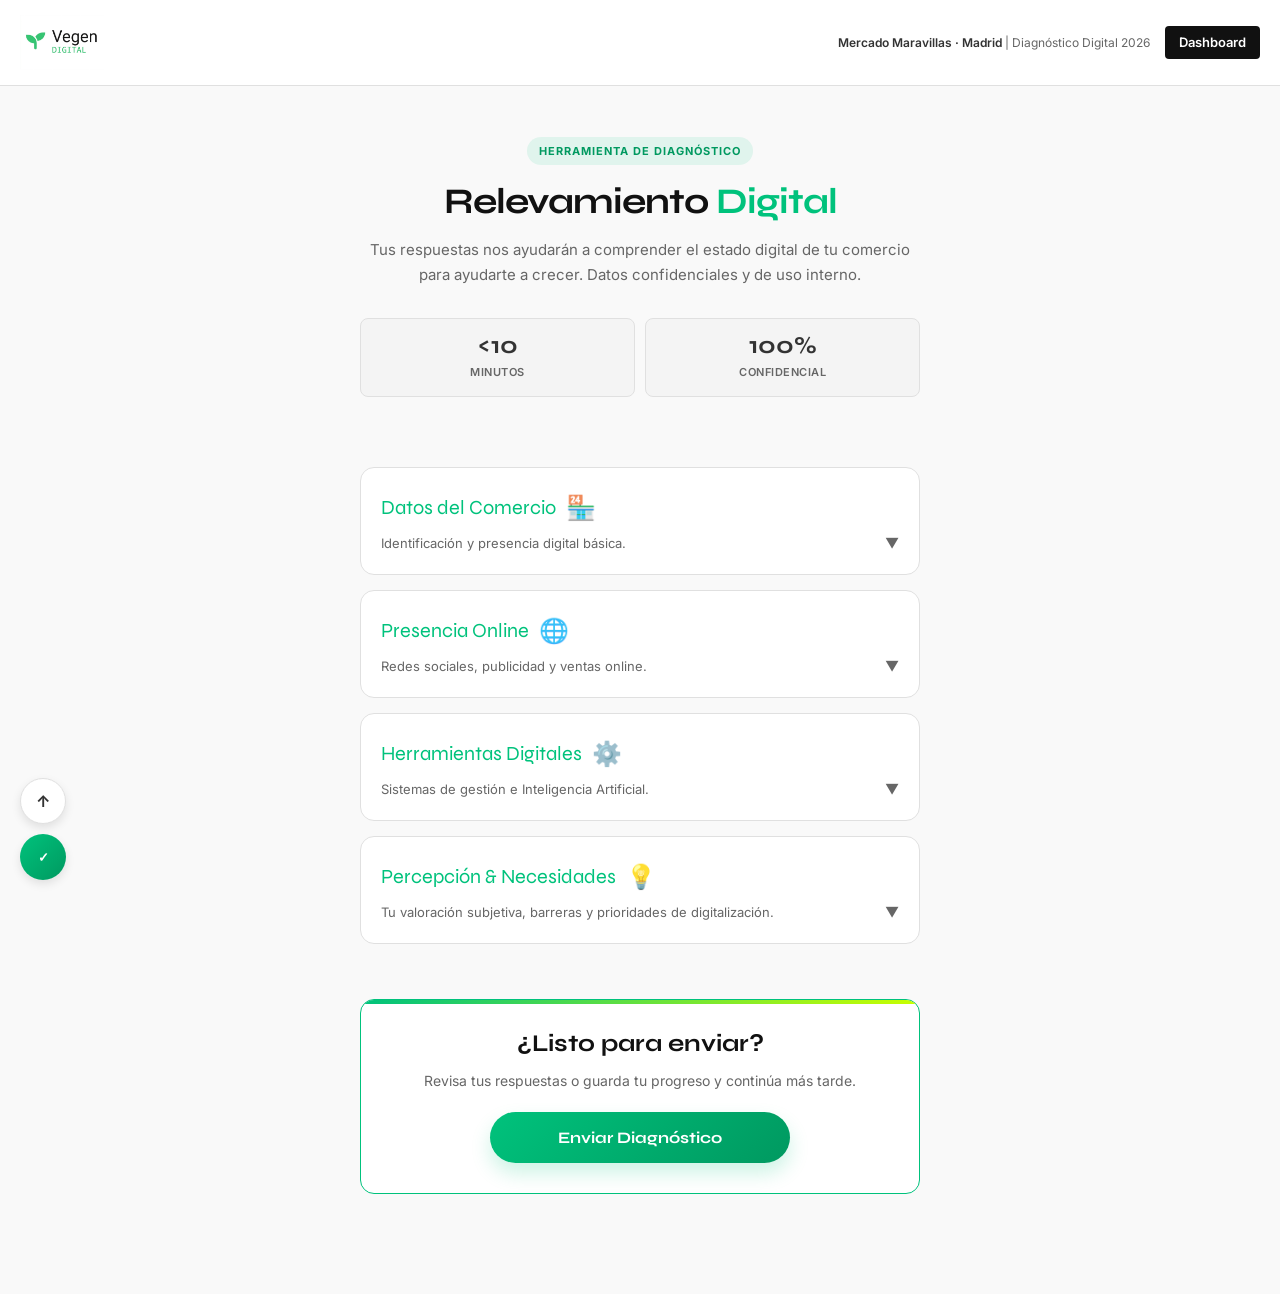
==== commit 701c7b28: "Fix data extraction logic, map 41 dashboard questions, and fix frontend PDF printing styles. Co-auth" ====
--- a/index.html
+++ b/index.html
@@ -26,7 +26,7 @@
   </div>
   <div class="header-right">
     <div class="header-text">
-      <strong>Mercado Maravillas · Madrid</strong> | Diagnóstico Digital 2025
+      <strong>Mercado Maravillas · Madrid</strong> | Diagnóstico Digital 2026
     </div>
     <div class="dashboard-btn-container">
       <a href="dashboard.html" class="dashboard-btn">Dashboard</a>
@@ -50,165 +50,157 @@
 
 <div class="container">
   <form id="diagnostic-form" novalidate class="form-wrapper">
+
   <div class="block">
-        <div class="block-header">
+    <div class="block-header">
       <div class="block-title-row">
         <div class="block-title">Datos del Comercio</div>
         <div class="block-icon">🏪</div>
       </div>
-      <div class="block-desc">Datos básicos para identificar tu comercio en el mercado.</div>
+      <div class="block-desc">Identificación y presencia digital básica.</div>
       <div class="block-toggle-icon">▼</div>
     </div>
     <div class="block-content">
       <div class="q">
         <div class="q-title"><span class="q-num">01</span> Nombre del puesto / negocio <span class="q-req">*</span></div>
-        <div class="q-desc">Tal como aparece en el cartel o se conoce en el mercado</div>
-        <div class="q-body">
-          <input name="nombre_puesto" placeholder="Ej: Frutería La Maravilla" required="" type="text"/>
-          <div class="err-msg">Este campo es requerido o inválido.</div>
-        </div>
-      </div>
-      <div class="q">
-        <div class="q-title"><span class="q-num">02</span> Número o ubicación del puesto <span class="q-req">*</span></div>
-        <div class="q-desc">Pasillo, número de local o referencia interna del mercado</div>
-        <div class="q-body">
-          <input name="ubicacion_puesto" placeholder="Ej: Puesto 14 · Pasillo Central" required="" type="text"/>
-          <div class="err-msg">Este campo es requerido o inválido.</div>
-        </div>
-      </div>
-      <div class="q">
-        <div class="q-title"><span class="q-num">03</span> Categoría del negocio <span class="q-req">*</span></div>
-        <div class="q-desc">Selecciona la que mejor describe tu actividad</div>
+        <div class="q-body">
+          <input name="nombre_puesto" placeholder="Ej. Frutería Los Ángeles" required="" type="text"/>
+          <div class="err-msg">Este campo es requerido o inválido.</div>
+        </div>
+      </div>
+      <div class="q">
+        <div class="q-title"><span class="q-num">02</span> Número de puesto(s) <span class="q-req">*</span></div>
+        <div class="q-body">
+          <input name="numero_puesto" placeholder="Ej. 142-143" required="" type="text"/>
+          <div class="err-msg">Este campo es requerido o inválido.</div>
+        </div>
+      </div>
+      <div class="q">
+        <div class="q-title"><span class="q-num">03</span> Categoría principal <span class="q-req">*</span></div>
         <div class="q-body">
           <select name="categoria" required="">
-<option value="">— Selecciona una categoría —</option>
-<option>Carnicería / Charcutería</option>
-<option>Frutería / Verdulería</option>
-<option>Pescadería / Marisquería</option>
-<option>Panadería / Pastelería</option>
-<option>Bar / Cafetería / Restaurante</option>
-<option>Comida preparada / Take away</option>
-<option>Especias / Frutos secos</option>
-<option>Floristería</option>
-<option>Lácteos / Quesos</option>
-<option>Bodega / Vinos</option>
-<option>Delicatesen / Gourmet</option>
-<option>Otro</option>
-</select>
-          <div class="err-msg">Este campo es requerido o inválido.</div>
-        </div>
-      </div>
-      <div class="q">
-        <div class="q-title"><span class="q-num">04</span> Nombre del responsable </div>
-        <div class="q-desc">Opcional · Solo para seguimiento interno de Vegen Digital</div>
-        <div class="q-body">
-          <input name="responsable" placeholder="Tu nombre y apellido" type="text"/>
-          <div class="err-msg">Este campo es requerido o inválido.</div>
-        </div>
-      </div>
-      <div class="q">
-        <div class="q-title"><span class="q-num">05</span> Email de contacto </div>
-        <div class="q-desc">Para enviarte el informe individual de tu puesto</div>
-        <div class="q-body">
-          <input name="email" placeholder="tu@email.com" type="email"/>
-          <div class="err-msg">Este campo es requerido o inválido.</div>
-        </div>
-      </div>
-      <div class="q">
-        <div class="q-title"><span class="q-num">06</span> Teléfono de contacto </div>
-        <div class="q-desc">WhatsApp preferiblemente</div>
-        <div class="q-body">
-          <input name="telefono" placeholder="+34 600 000 000" type="tel"/>
-          <div class="err-msg">Este campo es requerido o inválido.</div>
-        </div>
-      </div>
-      <div class="q">
-        <div class="q-title"><span class="q-num">07</span> ¿Cuántas personas trabajan habitualmente en el puesto? <span class="q-req">*</span></div>
-        <div class="q-desc">Incluyendo titulares, empleados fijos y a tiempo parcial</div>
-        <div class="q-body">
-          <div class="options-inline pill-group" id="q7-grp">
-<label class="pill"><input name="num_personas" type="radio" value="Solo yo"/><span>Solo yo</span></label>
-<label class="pill"><input name="num_personas" type="radio" value="2-3 personas"/><span>2–3 personas</span></label>
-<label class="pill"><input name="num_personas" type="radio" value="4-6 personas"/><span>4–6 personas</span></label>
-<label class="pill"><input name="num_personas" type="radio" value="7 o más"/><span>7 o más</span></label>
-</div>
-          <div class="err-msg">Este campo es requerido o inválido.</div>
-        </div>
-      </div>
-    </div>
-  </div>
+            <option disabled="" selected="" value="">Selecciona tu especialidad...</option>
+            <option value="Frutería / Verdulería">Frutería / Verdulería</option>
+            <option value="Carnicería">Carnicería</option>
+            <option value="Pescadería">Pescadería</option>
+            <option value="Pollería / Huevería">Pollería / Huevería</option>
+            <option value="Charcutería / Quesería">Charcutería / Quesería</option>
+            <option value="Panadería / Pastelería">Panadería / Pastelería</option>
+            <option value="Ultramarinos / Alimentación">Ultramarinos / Alimentación</option>
+            <option value="Variantes / Encurtidos">Variantes / Encurtidos</option>
+            <option value="Dietética / Herbolario">Dietética / Herbolario</option>
+            <option value="Comida preparada / Take away">Comida preparada / Take away</option>
+            <option value="Hostelería (Bar / Cafetería)">Hostelería (Bar / Cafetería)</option>
+            <option value="Servicios (Arreglos, copias, etc.)">Servicios (Arreglos, llaves, etc.)</option>
+            <option value="Floristería">Floristería</option>
+            <option value="Otro">Otro</option>
+          </select>
+          <div class="err-msg">Este campo es requerido o inválido.</div>
+        </div>
+      </div>
+      <div class="q">
+        <div class="q-title"><span class="q-num">04</span> Nombre y apellidos de la persona de contacto <span class="q-req">*</span></div>
+        <div class="q-body">
+          <input name="nombre_contacto" placeholder="Tu nombre completo" required="" type="text"/>
+          <div class="err-msg">Este campo es requerido o inválido.</div>
+        </div>
+      </div>
+      <div class="q">
+        <div class="q-title"><span class="q-num">05</span> Rol en el negocio <span class="q-req">*</span></div>
+        <div class="q-body">
+          <select name="rol_contacto" required="">
+            <option disabled="" selected="" value="">Selecciona tu rol...</option>
+            <option value="Propietario / Titular">Propietario / Titular</option>
+            <option value="Familiar del propietario">Familiar del propietario</option>
+            <option value="Encargado / Empleado">Encargado / Empleado</option>
+          </select>
+          <div class="err-msg">Este campo es requerido o inválido.</div>
+        </div>
+      </div>
+      <div class="q">
+        <div class="q-title"><span class="q-num">06</span> Teléfono móvil (Preferible con WhatsApp) <span class="q-req">*</span></div>
+        <div class="q-body">
+          <input name="telefono" placeholder="+34 600 000 000" required="" type="tel"/>
+          <div class="err-msg">Este campo es requerido o inválido.</div>
+        </div>
+      </div>
+      <div class="q">
+        <div class="q-title"><span class="q-num">07</span> Correo electrónico <span class="q-req">*</span></div>
+        <div class="q-body">
+          <input name="email" placeholder="correo@ejemplo.com" required="" type="email"/>
+          <div class="err-msg">Este campo es requerido o inválido.</div>
+        </div>
+      </div>
+      <div class="q">
+        <div class="q-title"><span class="q-num">08</span> ¿Tiene sitio web propio? <span class="q-req">*</span></div>
+        <div class="q-body">
+          <div class="pill-group">
+            <label class="pill"><input data-show="sub08" name="sitio_web" type="radio" value="Si"/><span>Sí</span></label>
+            <label class="pill"><input data-hide="sub08" name="sitio_web" type="radio" value="No"/><span>No</span></label>
+            <label class="pill"><input data-hide="sub08" name="sitio_web" type="radio" value="En desarrollo"/><span>En desarrollo</span></label>
+          </div>
+          <div class="err-msg">Este campo es requerido o inválido.</div>
+
+          <div class="conditional-wrap" id="sub08" style="display:none;">
+            <div class="q-title" style="margin-top:15px; font-size:14px; font-weight:600;">Por favor, indique la URL de su sitio web:</div>
+            <input type="url" name="sitio_web_url" placeholder="https://www.ejemplo.com" />
+          </div>
+        </div>
+      </div>
+      <div class="q">
+        <div class="q-title"><span class="q-num">09</span> ¿Tiene perfil en Google Business Profile (Google Maps)? <span class="q-req">*</span></div>
+        <div class="q-body">
+          <div class="pill-group">
+            <label class="pill"><input data-show="sub09" name="google_maps" type="radio" value="Si optimizado"/><span>Sí, verificado y lo actualizo</span></label>
+            <label class="pill"><input data-show="sub09" name="google_maps" type="radio" value="Si abandonado"/><span>Sí, pero está abandonado</span></label>
+            <label class="pill"><input data-hide="sub09" name="google_maps" type="radio" value="No"/><span>No</span></label>
+            <label class="pill"><input data-hide="sub09" name="google_maps" type="radio" value="No se"/><span>No lo sé</span></label>
+          </div>
+          <div class="err-msg">Este campo es requerido o inválido.</div>
+
+          <div class="conditional-wrap" id="sub09" style="display:none;">
+            <div class="q-title" style="margin-top:15px; font-size:14px; font-weight:600;">Por favor, indique la URL de su perfil (si la conoce):</div>
+            <input type="url" name="google_maps_url" placeholder="Ej: https://g.page/su-negocio" />
+          </div>
+        </div>
+      </div>
+      <div class="q">
+        <div class="q-title"><span class="q-num">10</span> ¿Recibe reseñas de clientes en internet? <span class="q-req">*</span></div>
+        <div class="q-body">
+          <div class="pill-group">
+            <label class="pill"><input name="resenas" type="radio" value="Frecuentemente las respondo"/><span>Sí, y las respondo</span></label>
+            <label class="pill"><input name="resenas" type="radio" value="Recibo pero no respondo"/><span>Sí, pero no suelo responder</span></label>
+            <label class="pill"><input name="resenas" type="radio" value="Muy pocas"/><span>Casi nunca / Muy pocas</span></label>
+          </div>
+          <div class="err-msg">Este campo es requerido o inválido.</div>
+        </div>
+      </div>
+      <div class="q">
+        <div class="q-title"><span class="q-num">11</span> ¿Aparece su negocio en otros directorios (Tripadvisor, páginas amarillas, etc.)? </div>
+        <div class="q-body">
+          <div class="pill-group">
+            <label class="pill"><input data-show="sub11" name="directorios" type="radio" value="Si"/><span>Sí</span></label>
+            <label class="pill"><input data-hide="sub11" name="directorios" type="radio" value="No"/><span>No</span></label>
+            <label class="pill"><input data-hide="sub11" name="directorios" type="radio" value="No se"/><span>No lo sé</span></label>
+          </div>
+          <div class="err-msg">Este campo es requerido o inválido.</div>
+
+          <div class="conditional-wrap" id="sub11" style="display:none;">
+            <div class="q-title" style="margin-top:15px; font-size:14px; font-weight:600;">¿Cuáles?</div>
+            <input type="text" name="cuales_directorios" placeholder="Ej: Tripadvisor, Yelp..." />
+          </div>
+        </div>
+      </div>
+    </div>
+  </div>
+
   <div class="block">
-        <div class="block-header">
+    <div class="block-header">
       <div class="block-title-row">
-        <div class="block-title">Presencia Online Básica</div>
+        <div class="block-title">Presencia Online</div>
         <div class="block-icon">🌐</div>
       </div>
-      <div class="block-desc">Sitio web, Google Business, directorios y reputación digital.</div>
-      <div class="block-toggle-icon">▼</div>
-    </div>
-    <div class="block-content">
-      <div class="q">
-        <div class="q-title"><span class="q-num">08</span> ¿Tiene sitio web propio? <span class="q-req">*</span></div>
-        <div class="q-desc">Dominio propio, no solo una página en red social</div>
-        <div class="q-body">
-          <div class="pill-group" id="q8-grp">
-<label class="pill"><input data-show="sub8" name="tiene_web" type="radio" value="Si"/><span>Sí</span></label>
-<label class="pill"><input data-hide="sub8" name="tiene_web" type="radio" value="No"/><span>No</span></label>
-<label class="pill"><input data-show="sub8" name="tiene_web" type="radio" value="En construccion"/><span>En construcción</span></label>
-</div>
-          <div class="err-msg">Este campo es requerido o inválido.</div>
-        </div>
-      </div>
-      <div class="q">
-        <div class="q-title"><span class="q-num">09</span> ¿Tiene perfil en Google Business Profile? <span class="q-req">*</span></div>
-        <div class="q-desc">Aparece en Google Maps cuando alguien busca tu negocio</div>
-        <div class="q-body">
-          <div class="pill-group" id="q9-grp">
-<label class="pill"><input data-show="sub9" name="tiene_gbp" type="radio" value="Si"/><span>Sí</span></label>
-<label class="pill"><input data-hide="sub9" name="tiene_gbp" type="radio" value="No"/><span>No</span></label>
-<label class="pill"><input data-hide="sub9" name="tiene_gbp" type="radio" value="No se"/><span>No sé</span></label>
-</div>
-          <div class="err-msg">Este campo es requerido o inválido.</div>
-        </div>
-      </div>
-      <div class="q">
-        <div class="q-title"><span class="q-num">10</span> ¿Aparece en otros directorios o plataformas de reputación? </div>
-        <div class="q-desc">Selecciona todas las que aplican</div>
-        <div class="q-body">
-          <div class="options-group" id="q10-grp">
-<label class="opt-btn opt-check"><input name="directorios" type="checkbox" value="TripAdvisor"/><div class="opt-icon"></div>TripAdvisor</label>
-<label class="opt-btn opt-check"><input name="directorios" type="checkbox" value="Yelp"/><div class="opt-icon"></div>Yelp</label>
-<label class="opt-btn opt-check"><input name="directorios" type="checkbox" value="TheFork / El Tenedor"/><div class="opt-icon"></div>TheFork / El Tenedor</label>
-<label class="opt-btn opt-check"><input name="directorios" type="checkbox" value="Páginas Amarillas"/><div class="opt-icon"></div>Páginas Amarillas</label>
-<label class="opt-btn opt-check"><input name="directorios" type="checkbox" value="Foursquare"/><div class="opt-icon"></div>Foursquare</label>
-<label class="opt-btn opt-check"><input name="directorios" type="checkbox" value="Ninguno"/><div class="opt-icon"></div>Ninguno</label>
-<label class="opt-btn opt-check"><input name="directorios" type="checkbox" value="Otro"/><div class="opt-icon"></div>Otro</label>
-</div>
-          <div class="err-msg">Este campo es requerido o inválido.</div>
-        </div>
-      </div>
-      <div class="q">
-        <div class="q-title"><span class="q-num">11</span> ¿Tiene menú digital, carta QR o video-menú? </div>
-        <div class="q-desc">Para bares, cafeterías y puestos de comida preparada</div>
-        <div class="q-body">
-          <div class="options-group">
-<label class="opt-btn opt-check"><input name="menu_digital" type="checkbox" value="Carta QR"/><div class="opt-icon"></div>Carta QR (enlace o código QR)</label>
-<label class="opt-btn opt-check"><input name="menu_digital" type="checkbox" value="Menú digital en pantalla"/><div class="opt-icon"></div>Menú digital en pantalla (TV/monitor)</label>
-<label class="opt-btn opt-check"><input name="menu_digital" type="checkbox" value="Video menú"/><div class="opt-icon"></div>Video-menú</label>
-<label class="opt-btn opt-check"><input name="menu_digital" type="checkbox" value="No aplica"/><div class="opt-icon"></div>No aplica / No tengo</label>
-</div>
-          <div class="err-msg">Este campo es requerido o inválido.</div>
-        </div>
-      </div>
-    </div>
-  </div>
-  <div class="block">
-        <div class="block-header">
-      <div class="block-title-row">
-        <div class="block-title">Redes Sociales & Contenido</div>
-        <div class="block-icon">📱</div>
-      </div>
-      <div class="block-desc">Canales activos, frecuencia, responsable y producción audiovisual.</div>
+      <div class="block-desc">Redes sociales, publicidad y ventas online.</div>
       <div class="block-toggle-icon">▼</div>
     </div>
     <div class="block-content">
@@ -216,450 +208,346 @@
         <div class="q-title"><span class="q-num">12</span> ¿En qué redes sociales tiene presencia el negocio? <span class="q-req">*</span></div>
         <div class="q-desc">Selecciona todas las que aplican</div>
         <div class="q-body">
-          <div class="options-group" id="q12-grp">
-<label class="opt-btn opt-check" data-toggle-sub="sub12-ig"><input name="rrss" type="checkbox" value="Instagram"/><div class="opt-icon"></div>Instagram</label>
-<label class="opt-btn opt-check" data-toggle-sub="sub12-fb"><input name="rrss" type="checkbox" value="Facebook"/><div class="opt-icon"></div>Facebook</label>
-<label class="opt-btn opt-check" data-toggle-sub="sub12-tt"><input name="rrss" type="checkbox" value="TikTok"/><div class="opt-icon"></div>TikTok</label>
-<label class="opt-btn opt-check" data-toggle-sub="sub12-yt"><input name="rrss" type="checkbox" value="YouTube"/><div class="opt-icon"></div>YouTube</label>
-<label class="opt-btn opt-check" data-toggle-sub="sub12-li"><input name="rrss" type="checkbox" value="LinkedIn"/><div class="opt-icon"></div>LinkedIn</label>
-<label class="opt-btn opt-check"><input name="rrss" type="checkbox" value="Pinterest"/><div class="opt-icon"></div>Pinterest</label>
-<label class="opt-btn opt-check"><input name="rrss" type="checkbox" value="Telegram"/><div class="opt-icon"></div>Telegram</label>
-<label class="opt-btn opt-check"><input name="rrss" type="checkbox" value="X / Twitter"/><div class="opt-icon"></div>X / Twitter</label>
-<label class="opt-btn opt-check"><input name="rrss" type="checkbox" value="Ninguna"/><div class="opt-icon"></div>No tenemos redes sociales</label>
-</div>
-          <div class="err-msg">Este campo es requerido o inválido.</div>
-        </div>
-      </div>
-      <div class="q">
-        <div class="q-title"><span class="q-num">13</span> ¿Con qué frecuencia se publica contenido en redes? </div>
-        <div class="q-desc">En la red más activa del negocio</div>
-        <div class="q-body">
-          <div class="pill-group">
-<label class="pill"><input name="frecuencia_contenido" type="radio" value="No publicamos"/><span>No publicamos</span></label>
-<label class="pill"><input name="frecuencia_contenido" type="radio" value="Raramente"/><span>Raramente</span></label>
-<label class="pill"><input name="frecuencia_contenido" type="radio" value="1-2 veces al mes"/><span>1–2 veces/mes</span></label>
-<label class="pill"><input name="frecuencia_contenido" type="radio" value="1-2 veces a la semana"/><span>1–2 veces/semana</span></label>
-<label class="pill"><input name="frecuencia_contenido" type="radio" value="Casi todos los días"/><span>Casi a diario</span></label>
-</div>
-          <div class="err-msg">Este campo es requerido o inválido.</div>
-        </div>
-      </div>
-      <div class="q">
-        <div class="q-title"><span class="q-num">14</span> ¿Quién crea y sube el contenido? <span class="q-req">*</span></div>
-        <div class="q-body">
-          <div class="pill-group">
-<label class="pill"><input name="quien_contenido" type="radio" value="Yo mismo"/><span>Yo mismo/a</span></label>
-<label class="pill"><input name="quien_contenido" type="radio" value="Un empleado"/><span>Un empleado</span></label>
-<label class="pill"><input name="quien_contenido" type="radio" value="Un familiar"/><span>Un familiar</span></label>
-<label class="pill"><input name="quien_contenido" type="radio" value="Una agencia"/><span>Una agencia</span></label>
-<label class="pill"><input name="quien_contenido" type="radio" value="Un freelance"/><span>Un freelance</span></label>
-<label class="pill"><input name="quien_contenido" type="radio" value="Nadie"/><span>Nadie / no se publica</span></label>
-</div>
-          <div class="err-msg">Este campo es requerido o inválido.</div>
-        </div>
-      </div>
-      <div class="q">
-        <div class="q-title"><span class="q-num">15</span> ¿Quién hace las fotografías del negocio / productos? </div>
-        <div class="q-body">
-          <div class="pill-group">
-<label class="pill"><input name="quien_fotos" type="radio" value="Yo con el movil"/><span>Yo con el móvil</span></label>
-<label class="pill"><input name="quien_fotos" type="radio" value="Fotógrafo profesional"/><span>Fotógrafo profesional</span></label>
-<label class="pill"><input name="quien_fotos" type="radio" value="Un empleado"/><span>Un empleado</span></label>
-<label class="pill"><input name="quien_fotos" type="radio" value="Un familiar"/><span>Un familiar</span></label>
-<label class="pill"><input name="quien_fotos" type="radio" value="No tenemos fotos propias"/><span>No tenemos fotos propias</span></label>
-</div>
-          <div class="err-msg">Este campo es requerido o inválido.</div>
-        </div>
-      </div>
-      <div class="q">
-        <div class="q-title"><span class="q-num">16</span> ¿Se producen vídeos del negocio / productos? </div>
-        <div class="q-desc">Reels, TikToks, Shorts, vídeos de producto…</div>
-        <div class="q-body">
-          <div class="pill-group">
-<label class="pill"><input data-show="sub16" name="produce_video" type="radio" value="Si"/><span>Sí</span></label>
-<label class="pill"><input data-hide="sub16" name="produce_video" type="radio" value="No"/><span>No</span></label>
-</div>
-          <div class="err-msg">Este campo es requerido o inválido.</div>
-        </div>
-      </div>
-      <div class="q">
-        <div class="q-title"><span class="q-num">17</span> ¿Tiene plan de contenidos o calendario editorial? </div>
-        <div class="q-body">
-          <div class="pill-group">
-<label class="pill"><input name="plan_contenido" type="radio" value="Si formal"/><span>Sí, formal y documentado</span></label>
-<label class="pill"><input name="plan_contenido" type="radio" value="Si informal"/><span>Sí, informal</span></label>
-<label class="pill"><input name="plan_contenido" type="radio" value="No"/><span>No</span></label>
-</div>
-          <div class="err-msg">Este campo es requerido o inválido.</div>
-        </div>
-      </div>
-      <div class="q">
-        <div class="q-title"><span class="q-num">18</span> ¿Cuántos seguidores tiene aproximadamente en su red principal? </div>
-        <div class="q-body">
-          <div class="pill-group">
-<label class="pill"><input name="seguidores" type="radio" value="No tenemos redes"/><span>No tenemos</span></label>
-<label class="pill"><input name="seguidores" type="radio" value="Menos de 100"/><span>Menos de 100</span></label>
-<label class="pill"><input name="seguidores" type="radio" value="100-500"/><span>100–500</span></label>
-<label class="pill"><input name="seguidores" type="radio" value="500-2000"/><span>500–2.000</span></label>
-<label class="pill"><input name="seguidores" type="radio" value="2000-10000"/><span>2.000–10.000</span></label>
-<label class="pill"><input name="seguidores" type="radio" value="Más de 10000"/><span>+10.000</span></label>
-</div>
-          <div class="err-msg">Este campo es requerido o inválido.</div>
-        </div>
-      </div>
-    </div>
-  </div>
+          <div class="options-group" id="q13-grp">
+            <label class="opt-btn opt-check"><input data-show="sub12a" name="redes" type="checkbox" value="Instagram"/><div class="opt-icon"></div>Instagram</label>
+            <label class="opt-btn opt-check"><input data-show="sub12b" name="redes" type="checkbox" value="Facebook"/><div class="opt-icon"></div>Facebook</label>
+            <label class="opt-btn opt-check"><input data-show="sub12c" name="redes" type="checkbox" value="TikTok"/><div class="opt-icon"></div>TikTok</label>
+            <label class="opt-btn opt-check"><input data-show="sub12d" name="redes" type="checkbox" value="X"/><div class="opt-icon"></div>X (Twitter)</label>
+            <label class="opt-btn opt-check"><input data-show="sub12e" name="redes" type="checkbox" value="Otra"/><div class="opt-icon"></div>Otra</label>
+            <label class="opt-btn opt-check"><input name="redes" type="checkbox" value="Ninguna"/><div class="opt-icon"></div>Ninguna</label>
+          </div>
+          <div class="err-msg">Este campo es requerido o inválido.</div>
+
+          <div class="conditional-wrap" id="sub12a" style="display:none;">
+            <div class="q-title" style="margin-top:15px; font-size:14px;">URL/Usuario de Instagram:</div>
+            <input type="text" name="url_instagram" placeholder="@usuario o URL" />
+          </div>
+          <div class="conditional-wrap" id="sub12b" style="display:none;">
+            <div class="q-title" style="margin-top:15px; font-size:14px;">URL/Usuario de Facebook:</div>
+            <input type="text" name="url_facebook" placeholder="@usuario o URL" />
+          </div>
+          <div class="conditional-wrap" id="sub12c" style="display:none;">
+            <div class="q-title" style="margin-top:15px; font-size:14px;">URL/Usuario de TikTok:</div>
+            <input type="text" name="url_tiktok" placeholder="@usuario o URL" />
+          </div>
+          <div class="conditional-wrap" id="sub12d" style="display:none;">
+            <div class="q-title" style="margin-top:15px; font-size:14px;">URL/Usuario de X:</div>
+            <input type="text" name="url_x" placeholder="@usuario o URL" />
+          </div>
+          <div class="conditional-wrap" id="sub12e" style="display:none;">
+            <div class="q-title" style="margin-top:15px; font-size:14px;">¿Cuál otra? Indique usuario o URL:</div>
+            <input type="text" name="url_otra_red" placeholder="Red y usuario" />
+          </div>
+        </div>
+      </div>
+      <div class="q">
+        <div class="q-title"><span class="q-num">13</span> ¿Con qué frecuencia publica contenido en sus redes? <span class="q-req">*</span></div>
+        <div class="q-body">
+          <div class="pill-group">
+            <label class="pill"><input name="frecuencia_redes" type="radio" value="Diariamente"/><span>Diariamente</span></label>
+            <label class="pill"><input name="frecuencia_redes" type="radio" value="Varias por semana"/><span>Varias veces por semana</span></label>
+            <label class="pill"><input name="frecuencia_redes" type="radio" value="Una vez semana"/><span>Una vez a la semana</span></label>
+            <label class="pill"><input name="frecuencia_redes" type="radio" value="Esporadicamente"/><span>Esporádicamente / Rara vez</span></label>
+            <label class="pill"><input name="frecuencia_redes" type="radio" value="No publico"/><span>No publico</span></label>
+          </div>
+          <div class="err-msg">Este campo es requerido o inválido.</div>
+        </div>
+      </div>
+      <div class="q">
+        <div class="q-title"><span class="q-num">14</span> ¿Quién se encarga de gestionar las redes sociales? <span class="q-req">*</span></div>
+        <div class="q-body">
+          <select name="responsable_redes" required="">
+            <option disabled="" selected="" value="">Selecciona...</option>
+            <option value="Yo mismo">Yo mismo/a</option>
+            <option value="Empleado">Un empleado/a en su tiempo libre</option>
+            <option value="Agencia">Agencia externa / Freelance profesional</option>
+            <option value="Familiar">Un familiar / conocido</option>
+            <option value="Nadie">Nadie</option>
+          </select>
+          <div class="err-msg">Este campo es requerido o inválido.</div>
+        </div>
+      </div>
+      <div class="q">
+        <div class="q-title"><span class="q-num">15</span> ¿Qué tipo de contenido suele publicar? </div>
+        <div class="q-desc">Selecciona todas las que aplican</div>
+        <div class="q-body">
+          <div class="options-group">
+            <label class="opt-btn opt-check"><input name="tipo_contenido" type="checkbox" value="Fotos de productos"/><div class="opt-icon"></div>Fotos de los productos</label>
+            <label class="opt-btn opt-check"><input name="tipo_contenido" type="checkbox" value="Videos Reels Tiktok"/><div class="opt-icon"></div>Vídeos cortos (Reels, TikTok)</label>
+            <label class="opt-btn opt-check"><input name="tipo_contenido" type="checkbox" value="Ofertas y promos"/><div class="opt-icon"></div>Ofertas y promociones</label>
+            <label class="opt-btn opt-check"><input name="tipo_contenido" type="checkbox" value="El dia a dia"/><div class="opt-icon"></div>El día a día del puesto (detrás de escena)</label>
+            <label class="opt-btn opt-check"><input name="tipo_contenido" type="checkbox" value="Recetas o tips"/><div class="opt-icon"></div>Recetas, consejos o tips</label>
+          </div>
+          <div class="err-msg">Este campo es requerido o inválido.</div>
+        </div>
+      </div>
+      <div class="q">
+        <div class="q-title"><span class="q-num">16</span> ¿Cómo realiza sus fotos o vídeos? </div>
+        <div class="q-body">
+          <div class="pill-group">
+            <label class="pill"><input name="calidad_fotos" type="radio" value="Movil rapido"/><span>Con el móvil de forma rápida</span></label>
+            <label class="pill"><input name="calidad_fotos" type="radio" value="Movil cuidado"/><span>Con el móvil, pero cuidando luz y detalles</span></label>
+            <label class="pill"><input name="calidad_fotos" type="radio" value="Camara"/><span>Tengo equipo / cámara</span></label>
+            <label class="pill"><input name="calidad_fotos" type="radio" value="Profesional"/><span>Contrato a un profesional</span></label>
+          </div>
+          <div class="err-msg">Este campo es requerido o inválido.</div>
+        </div>
+      </div>
+      <div class="q">
+        <div class="q-title"><span class="q-num">17</span> ¿Ha realizado campañas en Meta Ads (Instagram / Facebook)? <span class="q-req">*</span></div>
+        <div class="q-body">
+          <div class="pill-group">
+            <label class="pill"><input name="meta_ads" type="radio" value="Si activas"/><span>Sí, actualmente tengo campañas</span></label>
+            <label class="pill"><input name="meta_ads" type="radio" value="Si puntuales"/><span>Sí, de forma puntual en el pasado</span></label>
+            <label class="pill"><input name="meta_ads" type="radio" value="Boton promocionar"/><span>Sólo uso el botón "Promocionar publicación"</span></label>
+            <label class="pill"><input name="meta_ads" type="radio" value="Nunca"/><span>No, nunca</span></label>
+          </div>
+          <div class="err-msg">Este campo es requerido o inválido.</div>
+        </div>
+      </div>
+      <div class="q">
+        <div class="q-title"><span class="q-num">18</span> ¿Ha realizado campañas en Google Ads? <span class="q-req">*</span></div>
+        <div class="q-body">
+          <div class="pill-group">
+            <label class="pill"><input name="google_ads" type="radio" value="Si activas"/><span>Sí, actualmente</span></label>
+            <label class="pill"><input name="google_ads" type="radio" value="Si antes"/><span>Sí, en el pasado</span></label>
+            <label class="pill"><input name="google_ads" type="radio" value="Nunca"/><span>No, nunca</span></label>
+          </div>
+          <div class="err-msg">Este campo es requerido o inválido.</div>
+        </div>
+      </div>
+      <div class="q">
+        <div class="q-title"><span class="q-num">19</span> ¿Qué presupuesto mensual destina a publicidad digital? (Ads, patrocinios, etc.) <span class="q-req">*</span></div>
+        <div class="q-body">
+          <div class="pill-group">
+            <label class="pill"><input name="presupuesto_ads" type="radio" value="0"/><span>0€</span></label>
+            <label class="pill"><input name="presupuesto_ads" type="radio" value="Menos de 100€"/><span>Menos de 100€</span></label>
+            <label class="pill"><input name="presupuesto_ads" type="radio" value="100-300€"/><span>100€ – 300€</span></label>
+            <label class="pill"><input name="presupuesto_ads" type="radio" value="Mas de 300€"/><span>Más de 300€</span></label>
+          </div>
+          <div class="err-msg">Este campo es requerido o inválido.</div>
+        </div>
+      </div>
+      <div class="q">
+        <div class="q-title"><span class="q-num">20</span> ¿Mide el retorno de su inversión (ROI) en publicidad? </div>
+        <div class="q-body">
+          <div class="pill-group">
+            <label class="pill"><input name="mide_roi" type="radio" value="Si claro"/><span>Sí, lo tengo claro</span></label>
+            <label class="pill"><input name="mide_roi" type="radio" value="Intento"/><span>Lo intento, pero me cuesta</span></label>
+            <label class="pill"><input name="mide_roi" type="radio" value="No mido"/><span>No lo mido</span></label>
+          </div>
+          <div class="err-msg">Este campo es requerido o inválido.</div>
+        </div>
+      </div>
+      <div class="q">
+        <div class="q-title"><span class="q-num">21</span> ¿Envía correos electrónicos (Email Marketing) a sus clientes? <span class="q-req">*</span></div>
+        <div class="q-body">
+          <div class="pill-group">
+            <label class="pill"><input name="email_mkting" type="radio" value="Si regular"/><span>Sí, de forma regular</span></label>
+            <label class="pill"><input name="email_mkting" type="radio" value="A veces"/><span>A veces</span></label>
+            <label class="pill"><input name="email_mkting" type="radio" value="Tengo base pero no envio"/><span>Tengo sus emails, pero no les escribo</span></label>
+            <label class="pill"><input name="email_mkting" type="radio" value="No tengo base"/><span>No pido el email a mis clientes</span></label>
+          </div>
+          <div class="err-msg">Este campo es requerido o inválido.</div>
+        </div>
+      </div>
+      <div class="q">
+        <div class="q-title"><span class="q-num">22</span> ¿Vende a través de alguna app de delivery? <span class="q-req">*</span></div>
+        <div class="q-desc">Selecciona todas las que aplican</div>
+        <div class="q-body">
+          <div class="options-group">
+            <label class="opt-btn opt-check"><input name="delivery_apps" type="checkbox" value="Glovo"/><div class="opt-icon"></div>Glovo</label>
+            <label class="opt-btn opt-check"><input name="delivery_apps" type="checkbox" value="Uber Eats"/><div class="opt-icon"></div>Uber Eats</label>
+            <label class="opt-btn opt-check"><input name="delivery_apps" type="checkbox" value="Just Eat"/><div class="opt-icon"></div>Just Eat</label>
+            <label class="opt-btn opt-check"><input data-show="sub22a" name="delivery_apps" type="checkbox" value="Otra app especializada"/><div class="opt-icon"></div>Otra especializada (Ej. Mercado47)</label>
+            <label class="opt-btn opt-check"><input name="delivery_apps" type="checkbox" value="Ninguna"/><div class="opt-icon"></div>No vendo por delivery</label>
+          </div>
+          <div class="err-msg">Este campo es requerido o inválido.</div>
+
+          <div class="conditional-wrap" id="sub22a" style="display:none;">
+            <div class="q-title" style="margin-top:15px; font-size:14px; font-weight:600;">¿Cuál otra?</div>
+            <input type="text" name="cual_delivery" placeholder="Nombre de la app de delivery" />
+          </div>
+        </div>
+      </div>
+      <div class="q">
+        <div class="q-title"><span class="q-num">23</span> ¿Qué porcentaje aproximado de sus ventas totales provienen del entorno online? <span class="q-req">*</span></div>
+        <div class="q-body">
+          <div class="pill-group">
+            <label class="pill"><input name="ventas_online_pct" type="radio" value="0"/><span>0%</span></label>
+            <label class="pill"><input name="ventas_online_pct" type="radio" value="1-10%"/><span>1% - 10%</span></label>
+            <label class="pill"><input name="ventas_online_pct" type="radio" value="11-30%"/><span>11% - 30%</span></label>
+            <label class="pill"><input name="ventas_online_pct" type="radio" value="31-50%"/><span>31% - 50%</span></label>
+            <label class="pill"><input name="ventas_online_pct" type="radio" value="Mas 50%"/><span>Más del 50%</span></label>
+          </div>
+          <div class="err-msg">Este campo es requerido o inválido.</div>
+        </div>
+      </div>
+      <div class="q">
+        <div class="q-title"><span class="q-num">24</span> ¿Toma pedidos a través de WhatsApp? <span class="q-req">*</span></div>
+        <div class="q-body">
+          <div class="pill-group">
+            <label class="pill"><input name="whatsapp_pedidos" type="radio" value="Si WhatsApp Business"/><span>Sí, uso WhatsApp Business (Catálogo, auto-respuestas)</span></label>
+            <label class="pill"><input name="whatsapp_pedidos" type="radio" value="Si WhatsApp Normal"/><span>Sí, por WhatsApp normal</span></label>
+            <label class="pill"><input name="whatsapp_pedidos" type="radio" value="No"/><span>No tomo pedidos por WhatsApp</span></label>
+          </div>
+          <div class="err-msg">Este campo es requerido o inválido.</div>
+        </div>
+      </div>
+      <div class="q">
+        <div class="q-title"><span class="q-num">25</span> Si tiene tienda online propia, ¿con qué plataforma está creada? </div>
+        <div class="q-body">
+          <select name="plataforma_ecommerce">
+            <option disabled="" selected="" value="">Selecciona (o deja en blanco si no tienes)...</option>
+            <option value="Shopify">Shopify</option>
+            <option value="WooCommerce">WooCommerce (WordPress)</option>
+            <option value="PrestaShop">PrestaShop</option>
+            <option value="Wix">Wix</option>
+            <option value="Desarrollo a medida">Desarrollo a medida</option>
+            <option value="Otra">Otra</option>
+            <option value="No tengo">No tengo tienda online</option>
+          </select>
+        </div>
+      </div>
+      <div class="q">
+        <div class="q-title"><span class="q-num">26</span> ¿Ofrece opciones de "Click & Collect" (comprar online y recoger en el puesto)? <span class="q-req">*</span></div>
+        <div class="q-body">
+          <div class="pill-group">
+            <label class="pill"><input name="click_collect" type="radio" value="Si"/><span>Sí</span></label>
+            <label class="pill"><input name="click_collect" type="radio" value="No, pero me gustaria"/><span>No, pero me gustaría</span></label>
+            <label class="pill"><input name="click_collect" type="radio" value="No me interesa"/><span>No, y no me interesa</span></label>
+          </div>
+          <div class="err-msg">Este campo es requerido o inválido.</div>
+        </div>
+      </div>
+    </div>
+  </div>
+
   <div class="block">
-        <div class="block-header">
+    <div class="block-header">
       <div class="block-title-row">
-        <div class="block-title">Publicidad & Marketing Digital</div>
-        <div class="block-icon">🎯</div>
-      </div>
-      <div class="block-desc">Campañas de pago, email marketing y presupuesto.</div>
+        <div class="block-title">Herramientas Digitales</div>
+        <div class="block-icon">⚙️</div>
+      </div>
+      <div class="block-desc">Sistemas de gestión e Inteligencia Artificial.</div>
       <div class="block-toggle-icon">▼</div>
     </div>
     <div class="block-content">
       <div class="q">
-        <div class="q-title"><span class="q-num">19</span> ¿Ha realizado campañas en Meta Ads (Instagram / Facebook)? <span class="q-req">*</span></div>
-        <div class="q-body">
-          <div class="pill-group">
-<label class="pill"><input data-show="sub19" name="meta_ads" type="radio" value="Si actualmente"/><span>Sí, actualmente</span></label>
-<label class="pill"><input data-show="sub19" name="meta_ads" type="radio" value="Antes si"/><span>Antes sí, ahora no</span></label>
-<label class="pill"><input data-hide="sub19" name="meta_ads" type="radio" value="No nunca"/><span>No, nunca</span></label>
-</div>
-          <div class="err-msg">Este campo es requerido o inválido.</div>
-        </div>
-      </div>
-      <div class="q">
-        <div class="q-title"><span class="q-num">20</span> ¿Ha realizado campañas en Google Ads? </div>
-        <div class="q-desc">Search, Display, Maps, Shopping…</div>
-        <div class="q-body">
-          <div class="pill-group">
-<label class="pill"><input data-show="sub20" name="google_ads" type="radio" value="Si actualmente"/><span>Sí, actualmente</span></label>
-<label class="pill"><input data-show="sub20" name="google_ads" type="radio" value="Antes si"/><span>Antes sí, ahora no</span></label>
-<label class="pill"><input data-hide="sub20" name="google_ads" type="radio" value="No nunca"/><span>No, nunca</span></label>
-</div>
-          <div class="err-msg">Este campo es requerido o inválido.</div>
-        </div>
-      </div>
-      <div class="q">
-        <div class="q-title"><span class="q-num">21</span> ¿Realiza campañas en otras plataformas? </div>
+        <div class="q-title"><span class="q-num">27</span> ¿Qué tipo de sistema TPV (Punto de Venta) utiliza? <span class="q-req">*</span></div>
+        <div class="q-body">
+          <div class="pill-group">
+            <label class="pill"><input name="tpv" type="radio" value="TPV Inteligente"/><span>TPV Inteligente (Conectado a inventario/web)</span></label>
+            <label class="pill"><input name="tpv" type="radio" value="Caja registradora tradicional"/><span>Caja registradora tradicional (Solo tickets)</span></label>
+            <label class="pill"><input name="tpv" type="radio" value="Sin sistema"/><span>Caja manual / Sin sistema</span></label>
+          </div>
+          <div class="err-msg">Este campo es requerido o inválido.</div>
+        </div>
+      </div>
+      <div class="q">
+        <div class="q-title"><span class="q-num">28</span> ¿Cómo gestiona su inventario y compras a proveedores? <span class="q-req">*</span></div>
+        <div class="q-body">
+          <div class="pill-group">
+            <label class="pill"><input name="gestion_inventario" type="radio" value="Software ERP"/><span>Software especializado (ERP)</span></label>
+            <label class="pill"><input name="gestion_inventario" type="radio" value="Excel"/><span>Excel u hojas de cálculo</span></label>
+            <label class="pill"><input name="gestion_inventario" type="radio" value="Papel y memoria"/><span>Papel, boli y memoria</span></label>
+          </div>
+          <div class="err-msg">Este campo es requerido o inválido.</div>
+        </div>
+      </div>
+      <div class="q">
+        <div class="q-title"><span class="q-num">29</span> ¿Tiene informatizada la facturación / contabilidad? <span class="q-req">*</span></div>
+        <div class="q-body">
+          <div class="pill-group">
+            <label class="pill"><input name="informatizada_conta" type="radio" value="Si conectada"/><span>Sí, yo lo gestiono con mi programa</span></label>
+            <label class="pill"><input name="informatizada_conta" type="radio" value="Gestoria"/><span>Se lo paso todo a la gestoría</span></label>
+            <label class="pill"><input name="informatizada_conta" type="radio" value="A mano"/><span>Lo hago a mano</span></label>
+          </div>
+          <div class="err-msg">Este campo es requerido o inválido.</div>
+        </div>
+      </div>
+      <div class="q">
+        <div class="q-title"><span class="q-num">30</span> ¿Ofrece opciones de pago digital? (Bizum, Tarjeta, NFC) <span class="q-req">*</span></div>
         <div class="q-body">
           <div class="options-group">
-<label class="opt-btn opt-check"><input name="otras_ads" type="checkbox" value="TikTok Ads"/><div class="opt-icon"></div>TikTok Ads</label>
-<label class="opt-btn opt-check"><input name="otras_ads" type="checkbox" value="YouTube Ads"/><div class="opt-icon"></div>YouTube Ads</label>
-<label class="opt-btn opt-check"><input name="otras_ads" type="checkbox" value="Pinterest Ads"/><div class="opt-icon"></div>Pinterest Ads</label>
-<label class="opt-btn opt-check"><input name="otras_ads" type="checkbox" value="LinkedIn Ads"/><div class="opt-icon"></div>LinkedIn Ads</label>
-<label class="opt-btn opt-check"><input name="otras_ads" type="checkbox" value="Ninguna"/><div class="opt-icon"></div>Ninguna otra</label>
-</div>
-          <div class="err-msg">Este campo es requerido o inválido.</div>
-        </div>
-      </div>
-      <div class="q">
-        <div class="q-title"><span class="q-num">22</span> ¿Tiene estrategia de email marketing o newsletter? </div>
-        <div class="q-body">
-          <div class="pill-group">
-<label class="pill"><input data-show="sub22" name="email_marketing" type="radio" value="Si"/><span>Sí</span></label>
-<label class="pill"><input data-hide="sub22" name="email_marketing" type="radio" value="No"/><span>No</span></label>
-</div>
-          <div class="err-msg">Este campo es requerido o inválido.</div>
-        </div>
-      </div>
-      <div class="q">
-        <div class="q-title"><span class="q-num">23</span> ¿Tiene un plan de marketing o comunicación documentado? </div>
-        <div class="q-body">
-          <div class="pill-group">
-<label class="pill"><input name="plan_marketing" type="radio" value="Si completo"/><span>Sí, completo</span></label>
-<label class="pill"><input name="plan_marketing" type="radio" value="Si básico"/><span>Sí, básico</span></label>
-<label class="pill"><input name="plan_marketing" type="radio" value="No"/><span>No</span></label>
-</div>
-          <div class="err-msg">Este campo es requerido o inválido.</div>
-        </div>
-      </div>
-      <div class="q">
-        <div class="q-title"><span class="q-num">24</span> ¿Cuánto invierte mensualmente en total en presencia y marketing digital? <span class="q-req">*</span></div>
-        <div class="q-desc">Campañas + herramientas + agencias + servicios</div>
-        <div class="q-body">
-          <div class="pill-group">
-<label class="pill"><input name="inversion_total" type="radio" value="0€"/><span>0€ (nada)</span></label>
-<label class="pill"><input name="inversion_total" type="radio" value="Menos de 100€"/><span>Menos de 100€</span></label>
-<label class="pill"><input name="inversion_total" type="radio" value="100-300€"/><span>100–300€</span></label>
-<label class="pill"><input name="inversion_total" type="radio" value="300-700€"/><span>300–700€</span></label>
-<label class="pill"><input name="inversion_total" type="radio" value="700-2000€"/><span>700–2.000€</span></label>
-<label class="pill"><input name="inversion_total" type="radio" value="Más de 2000€"/><span>+2.000€</span></label>
-</div>
-          <div class="err-msg">Este campo es requerido o inválido.</div>
-        </div>
-      </div>
-    </div>
-  </div>
+            <label class="opt-btn opt-check"><input name="pago_digital" type="checkbox" value="Tarjeta"/><div class="opt-icon"></div>Tarjeta (Datáfono)</label>
+            <label class="opt-btn opt-check"><input name="pago_digital" type="checkbox" value="Bizum"/><div class="opt-icon"></div>Bizum</label>
+            <label class="opt-btn opt-check"><input data-show="sub30a" name="pago_digital" type="checkbox" value="Otras pasarelas"/><div class="opt-icon"></div>Otros (Google Pay, Apple Pay)</label>
+            <label class="opt-btn opt-check"><input name="pago_digital" type="checkbox" value="Solo efectivo"/><div class="opt-icon"></div>Efectivo</label>
+          </div>
+          <div class="err-msg">Este campo es requerido o inválido.</div>
+
+          <div class="conditional-wrap" id="sub30a" style="display:none;">
+            <div class="q-title" style="margin-top:15px; font-size:14px; font-weight:600;">¿Cuáles otros?</div>
+            <input type="text" name="cuales_pagos" placeholder="Ej: Google Pay, Apple Pay, etc." />
+          </div>
+        </div>
+      </div>
+      <div class="q">
+        <div class="q-title"><span class="q-num">31</span> ¿Cuenta con un sistema (CRM) para registrar a sus clientes y sus hábitos de compra? <span class="q-req">*</span></div>
+        <div class="q-body">
+          <div class="pill-group">
+            <label class="pill"><input name="crm" type="radio" value="Si profesional"/><span>Sí, programa CRM</span></label>
+            <label class="pill"><input name="crm" type="radio" value="Excel o libreta"/><span>Sí, Excel o libreta</span></label>
+            <label class="pill"><input name="crm" type="radio" value="No"/><span>No, no registro datos de clientes</span></label>
+          </div>
+          <div class="err-msg">Este campo es requerido o inválido.</div>
+        </div>
+      </div>
+      <div class="q">
+        <div class="q-title"><span class="q-num">32</span> ¿Utiliza herramientas de comunicación interna con sus empleados? </div>
+        <div class="q-body">
+          <select name="comunicacion_interna">
+            <option disabled="" selected="" value="">Selecciona...</option>
+            <option value="WhatsApp">Grupo de WhatsApp</option>
+            <option value="Slack / Teams">Slack, Teams o similar</option>
+            <option value="Solo en persona">Solo en persona / Teléfono</option>
+            <option value="No tengo empleados">No tengo empleados</option>
+          </select>
+        </div>
+      </div>
+      <div class="q">
+        <div class="q-title"><span class="q-num">33</span> ¿Utiliza herramientas de Inteligencia Artificial en su negocio? <span class="q-req">*</span></div>
+        <div class="q-desc">Ej: ChatGPT, Claude, Midjourney, etc.</div>
+        <div class="q-body">
+          <div class="pill-group">
+            <label class="pill"><input name="uso_ia" type="radio" value="Si bastante"/><span>Sí, a menudo (textos, ideas, imágenes)</span></label>
+            <label class="pill"><input name="uso_ia" type="radio" value="Alguna vez"/><span>La he probado alguna vez</span></label>
+            <label class="pill"><input name="uso_ia" type="radio" value="Se que es pero no uso"/><span>Sé qué es pero no sé cómo aplicarla</span></label>
+            <label class="pill"><input name="uso_ia" type="radio" value="No se que es"/><span>No sé qué es / No me interesa</span></label>
+          </div>
+          <div class="err-msg">Este campo es requerido o inválido.</div>
+        </div>
+      </div>
+      <div class="q">
+        <div class="q-title"><span class="q-num">34</span> Si la usa o la usara, ¿para qué le vería más utilidad? </div>
+        <div class="q-body">
+          <div class="options-group">
+            <label class="opt-btn opt-check"><input name="utilidad_ia" type="checkbox" value="Textos redes sociales"/><div class="opt-icon"></div>Escribir textos para redes sociales</label>
+            <label class="opt-btn opt-check"><input name="utilidad_ia" type="checkbox" value="Ideas de recetas/productos"/><div class="opt-icon"></div>Ideas de recetas o nuevos productos</label>
+            <label class="opt-btn opt-check"><input name="utilidad_ia" type="checkbox" value="Atencion al cliente (Bots)"/><div class="opt-icon"></div>Respuestas automáticas a clientes</label>
+            <label class="opt-btn opt-check"><input name="utilidad_ia" type="checkbox" value="Analisis de ventas"/><div class="opt-icon"></div>Análisis de mis ventas o stock</label>
+          </div>
+        </div>
+      </div>
+      <div class="q">
+        <div class="q-title"><span class="q-num">35</span> ¿Revisa periódicamente estadísticas o métricas de su negocio? <span class="q-req">*</span></div>
+        <div class="q-body">
+          <div class="pill-group">
+            <label class="pill"><input name="revisa_metricas" type="radio" value="Si semanal/mensual"/><span>Sí, semanal o mensualmente</span></label>
+            <label class="pill"><input name="revisa_metricas" type="radio" value="Pocas veces"/><span>Pocas veces al año</span></label>
+            <label class="pill"><input name="revisa_metricas" type="radio" value="Solo facturacion"/><span>Solo miro la facturación total a final de mes</span></label>
+          </div>
+          <div class="err-msg">Este campo es requerido o inválido.</div>
+        </div>
+      </div>
+    </div>
+  </div>
+
   <div class="block">
-        <div class="block-header">
+    <div class="block-header">
       <div class="block-title-row">
-        <div class="block-title">Ventas Online & Delivery</div>
-        <div class="block-icon">🛒</div>
-      </div>
-      <div class="block-desc">Apps de reparto, tienda online, WhatsApp Business y canales de venta digital.</div>
-      <div class="block-toggle-icon">▼</div>
-    </div>
-    <div class="block-content">
-      <div class="q">
-        <div class="q-title"><span class="q-num">25</span> ¿Vende a través de alguna app de delivery? <span class="q-req">*</span></div>
-        <div class="q-body">
-          <div class="options-group">
-<label class="opt-btn opt-check" data-toggle-sub="sub25"><input name="delivery" type="checkbox" value="Glovo"/><div class="opt-icon"></div>Glovo</label>
-<label class="opt-btn opt-check" data-toggle-sub="sub25"><input name="delivery" type="checkbox" value="Uber Eats"/><div class="opt-icon"></div>Uber Eats</label>
-<label class="opt-btn opt-check" data-toggle-sub="sub25"><input name="delivery" type="checkbox" value="Just Eat"/><div class="opt-icon"></div>Just Eat</label>
-<label class="opt-btn opt-check" data-toggle-sub="sub25"><input name="delivery" type="checkbox" value="Deliveroo"/><div class="opt-icon"></div>Deliveroo</label>
-<label class="opt-btn opt-check" data-toggle-sub="sub25"><input name="delivery" type="checkbox" value="Bolt Food"/><div class="opt-icon"></div>Bolt Food</label>
-<label class="opt-btn opt-check" data-toggle-sub="sub25"><input name="delivery" type="checkbox" value="Otra"/><div class="opt-icon"></div>Otra plataforma</label>
-<label class="opt-btn opt-check"><input name="delivery" type="checkbox" value="No"/><div class="opt-icon"></div>No usamos delivery</label>
-</div>
-          <div class="err-msg">Este campo es requerido o inválido.</div>
-        </div>
-      </div>
-      <div class="q">
-        <div class="q-title"><span class="q-num">26</span> ¿Recibe pedidos o consultas a través de WhatsApp? </div>
-        <div class="q-body">
-          <div class="pill-group">
-<label class="pill"><input name="whatsapp_pedidos" type="radio" value="Si WhatsApp Business"/><span>Sí, con WhatsApp Business</span></label>
-<label class="pill"><input name="whatsapp_pedidos" type="radio" value="Si WhatsApp normal"/><span>Sí, con WhatsApp normal</span></label>
-<label class="pill"><input name="whatsapp_pedidos" type="radio" value="No"/><span>No</span></label>
-</div>
-          <div class="err-msg">Este campo es requerido o inválido.</div>
-        </div>
-      </div>
-      <div class="q">
-        <div class="q-title"><span class="q-num">27</span> ¿Tiene tienda online propia (e-commerce)? </div>
-        <div class="q-body">
-          <div class="pill-group">
-<label class="pill"><input data-show="sub27" name="ecommerce_propio" type="radio" value="Si"/><span>Sí</span></label>
-<label class="pill"><input data-hide="sub27" name="ecommerce_propio" type="radio" value="No"/><span>No</span></label>
-<label class="pill"><input data-show="sub27" name="ecommerce_propio" type="radio" value="En construccion"/><span>En construcción</span></label>
-</div>
-          <div class="err-msg">Este campo es requerido o inválido.</div>
-        </div>
-      </div>
-      <div class="q">
-        <div class="q-title"><span class="q-num">28</span> ¿Tiene app móvil propia del negocio? </div>
-        <div class="q-body">
-          <div class="pill-group">
-<label class="pill"><input name="app_propia" type="radio" value="Si"/><span>Sí</span></label>
-<label class="pill"><input name="app_propia" type="radio" value="No"/><span>No</span></label>
-<label class="pill"><input name="app_propia" type="radio" value="En desarrollo"/><span>En desarrollo</span></label>
-</div>
-          <div class="err-msg">Este campo es requerido o inválido.</div>
-        </div>
-      </div>
-      <div class="q">
-        <div class="q-title"><span class="q-num">29</span> ¿Tiene sistema de reservas o citas online? </div>
-        <div class="q-body">
-          <div class="pill-group">
-<label class="pill"><input name="reservas_online" type="radio" value="Si"/><span>Sí</span></label>
-<label class="pill"><input name="reservas_online" type="radio" value="No"/><span>No</span></label>
-</div>
-          <div class="err-msg">Este campo es requerido o inválido.</div>
-        </div>
-      </div>
-      <div class="q">
-        <div class="q-title"><span class="q-num">30</span> ¿Tiene programa de fidelización digital o tarjeta de puntos? </div>
-        <div class="q-body">
-          <div class="pill-group">
-<label class="pill"><input name="fidelizacion" type="radio" value="Si digital"/><span>Sí, digital (app / QR)</span></label>
-<label class="pill"><input name="fidelizacion" type="radio" value="Si física"/><span>Sí, física (tarjeta)</span></label>
-<label class="pill"><input name="fidelizacion" type="radio" value="No"/><span>No</span></label>
-</div>
-          <div class="err-msg">Este campo es requerido o inválido.</div>
-        </div>
-      </div>
-    </div>
-  </div>
-  <div class="block">
-        <div class="block-header">
-      <div class="block-title-row">
-        <div class="block-title">Sistemas de Gestión & Tecnología Interna</div>
-        <div class="block-icon">⚙️</div>
-      </div>
-      <div class="block-desc">TPV, inventario, facturación, CRM y herramientas de comunicación.</div>
-      <div class="block-toggle-icon">▼</div>
-    </div>
-    <div class="block-content">
-      <div class="q">
-        <div class="q-title"><span class="q-num">31</span> ¿Qué tipo de sistema TPV (Punto de Venta) utiliza? <span class="q-req">*</span></div>
-        <div class="q-body">
-          <div class="options-group">
-<label class="opt-btn"><input data-hide="sub31" name="tipo_tpv" type="radio" value="Caja registradora tradicional"/><div class="opt-icon"></div>Caja registradora tradicional</label>
-<label class="opt-btn"><input data-show="sub31" name="tipo_tpv" type="radio" value="TPV con software"/><div class="opt-icon"></div>TPV con software específico</label>
-<label class="opt-btn"><input data-show="sub31" name="tipo_tpv" type="radio" value="App en tablet/móvil"/><div class="opt-icon"></div>App en tablet / móvil</label>
-<label class="opt-btn"><input name="tipo_tpv" type="radio" value="Ninguno"/><div class="opt-icon"></div>Ninguno</label>
-</div>
-          <div class="err-msg">Este campo es requerido o inválido.</div>
-        </div>
-      </div>
-      <div class="q">
-        <div class="q-title"><span class="q-num">32</span> ¿Gestiona el inventario / stock con alguna herramienta digital? </div>
-        <div class="q-body">
-          <div class="pill-group">
-<label class="pill"><input data-show="sub32" name="gestion_stock" type="radio" value="Si"/><span>Sí</span></label>
-<label class="pill"><input data-hide="sub32" name="gestion_stock" type="radio" value="No"/><span>No, de forma manual</span></label>
-</div>
-          <div class="err-msg">Este campo es requerido o inválido.</div>
-        </div>
-      </div>
-      <div class="q">
-        <div class="q-title"><span class="q-num">33</span> ¿Cómo gestiona la facturación? <span class="q-req">*</span></div>
-        <div class="q-body">
-          <div class="options-group">
-<label class="opt-btn"><input data-show="sub33" name="facturacion" type="radio" value="Software facturación"/><div class="opt-icon"></div>Software de facturación propio</label>
-<label class="opt-btn"><input data-hide="sub33" name="facturacion" type="radio" value="Gestoría externa"/><div class="opt-icon"></div>Gestoría / asesoría externa</label>
-<label class="opt-btn"><input data-hide="sub33" name="facturacion" type="radio" value="Excel"/><div class="opt-icon"></div>Excel / Google Sheets</label>
-<label class="opt-btn"><input data-hide="sub33" name="facturacion" type="radio" value="Manual"/><div class="opt-icon"></div>Manual (papel)</label>
-</div>
-          <div class="err-msg">Este campo es requerido o inválido.</div>
-        </div>
-      </div>
-      <div class="q">
-        <div class="q-title"><span class="q-num">34</span> ¿Utiliza herramienta de gestión financiera o contabilidad digital? </div>
-        <div class="q-body">
-          <div class="pill-group">
-<label class="pill"><input data-show="sub34" name="gestion_financiera" type="radio" value="Si"/><span>Sí</span></label>
-<label class="pill"><input data-hide="sub34" name="gestion_financiera" type="radio" value="No"/><span>No</span></label>
-</div>
-          <div class="err-msg">Este campo es requerido o inválido.</div>
-        </div>
-      </div>
-      <div class="q">
-        <div class="q-title"><span class="q-num">35</span> ¿Gestiona pedidos a proveedores de forma digital? </div>
-        <div class="q-body">
-          <div class="pill-group">
-<label class="pill"><input name="pedidos_proveedores" type="radio" value="Email"/><span>Email</span></label>
-<label class="pill"><input name="pedidos_proveedores" type="radio" value="WhatsApp"/><span>WhatsApp</span></label>
-<label class="pill"><input name="pedidos_proveedores" type="radio" value="Plataforma del proveedor"/><span>Plataforma del proveedor</span></label>
-<label class="pill"><input name="pedidos_proveedores" type="radio" value="Sistema propio"/><span>Sistema propio</span></label>
-<label class="pill"><input name="pedidos_proveedores" type="radio" value="Teléfono / presencial"/><span>Teléfono / presencial</span></label>
-</div>
-          <div class="err-msg">Este campo es requerido o inválido.</div>
-        </div>
-      </div>
-      <div class="q">
-        <div class="q-title"><span class="q-num">36</span> ¿Tiene algún sistema de gestión de clientes (CRM)? </div>
-        <div class="q-body">
-          <div class="pill-group">
-<label class="pill"><input name="crm" type="radio" value="Si software"/><span>Sí, software CRM</span></label>
-<label class="pill"><input name="crm" type="radio" value="Si Excel"/><span>Sí, Excel/Sheets</span></label>
-<label class="pill"><input name="crm" type="radio" value="No"/><span>No</span></label>
-</div>
-          <div class="err-msg">Este campo es requerido o inválido.</div>
-        </div>
-      </div>
-      <div class="q">
-        <div class="q-title"><span class="q-num">37</span> ¿Usa sistema de gestión de RRHH o nóminas? </div>
-        <div class="q-body">
-          <div class="pill-group">
-<label class="pill"><input name="rrhh" type="radio" value="Si software"/><span>Sí, software</span></label>
-<label class="pill"><input name="rrhh" type="radio" value="Si gestoría"/><span>Sí, vía gestoría</span></label>
-<label class="pill"><input name="rrhh" type="radio" value="No aplica"/><span>No aplica (trabajo solo/a)</span></label>
-<label class="pill"><input name="rrhh" type="radio" value="No"/><span>No</span></label>
-</div>
-          <div class="err-msg">Este campo es requerido o inválido.</div>
-        </div>
-      </div>
-      <div class="q">
-        <div class="q-title"><span class="q-num">38</span> ¿Tiene teléfono fijo con centralita digital o integración VoIP? </div>
-        <div class="q-desc">Grabación de llamadas, buzón digital, desvío automático…</div>
-        <div class="q-body">
-          <div class="pill-group">
-<label class="pill"><input name="telefono_digital" type="radio" value="Si VoIP"/><span>Sí, VoIP / centralita digital</span></label>
-<label class="pill"><input name="telefono_digital" type="radio" value="Teléfono fijo tradicional"/><span>Teléfono fijo tradicional</span></label>
-<label class="pill"><input name="telefono_digital" type="radio" value="Solo móvil"/><span>Solo móvil</span></label>
-<label class="pill"><input name="telefono_digital" type="radio" value="Sin teléfono"/><span>No tenemos teléfono</span></label>
-</div>
-          <div class="err-msg">Este campo es requerido o inválido.</div>
-        </div>
-      </div>
-      <div class="q">
-        <div class="q-title"><span class="q-num">39</span> ¿Tiene chatbot o asistente automático en WhatsApp o web? </div>
-        <div class="q-body">
-          <div class="pill-group">
-<label class="pill"><input name="chatbot" type="radio" value="Si WhatsApp"/><span>Sí, en WhatsApp</span></label>
-<label class="pill"><input name="chatbot" type="radio" value="Si web"/><span>Sí, en la web</span></label>
-<label class="pill"><input name="chatbot" type="radio" value="Si ambos"/><span>En ambos</span></label>
-<label class="pill"><input name="chatbot" type="radio" value="No"/><span>No</span></label>
-</div>
-          <div class="err-msg">Este campo es requerido o inválido.</div>
-        </div>
-      </div>
-    </div>
-  </div>
-  <div class="block">
-        <div class="block-header">
-      <div class="block-title-row">
-        <div class="block-title">Inteligencia Artificial & Analítica de Datos</div>
-        <div class="block-icon">🤖</div>
-      </div>
-      <div class="block-desc">Uso de IA, herramientas de medición y toma de decisiones basada en datos.</div>
-      <div class="block-toggle-icon">▼</div>
-    </div>
-    <div class="block-content">
-      <div class="q">
-        <div class="q-title"><span class="q-num">40</span> ¿Utiliza herramientas de Inteligencia Artificial en su negocio? <span class="q-req">*</span></div>
-        <div class="q-desc">ChatGPT, Gemini, Copilot, Midjourney, herramientas con IA integrada…</div>
-        <div class="q-body">
-          <div class="pill-group">
-<label class="pill"><input data-show="sub40" name="usa_ia" type="radio" value="Si habitualmente"/><span>Sí, habitualmente</span></label>
-<label class="pill"><input data-show="sub40" name="usa_ia" type="radio" value="Si ocasionalmente"/><span>Sí, ocasionalmente</span></label>
-<label class="pill"><input data-hide="sub40" name="usa_ia" type="radio" value="No"/><span>No</span></label>
-</div>
-          <div class="err-msg">Este campo es requerido o inválido.</div>
-        </div>
-      </div>
-      <div class="q">
-        <div class="q-title"><span class="q-num">41</span> ¿Usa IA en su teléfono personal para tareas del negocio? </div>
-        <div class="q-desc">Siri, Google Assistant, apps con IA, transcripción, traducción…</div>
-        <div class="q-body">
-          <div class="pill-group">
-<label class="pill"><input name="ia_movil" type="radio" value="Si frecuentemente"/><span>Sí, frecuentemente</span></label>
-<label class="pill"><input name="ia_movil" type="radio" value="Si ocasionalmente"/><span>Sí, ocasionalmente</span></label>
-<label class="pill"><input name="ia_movil" type="radio" value="No"/><span>No</span></label>
-</div>
-          <div class="err-msg">Este campo es requerido o inválido.</div>
-        </div>
-      </div>
-      <div class="q">
-        <div class="q-title"><span class="q-num">42</span> ¿Mide el rendimiento de su negocio con herramientas digitales? <span class="q-req">*</span></div>
-        <div class="q-body">
-          <div class="options-group">
-<label class="opt-btn opt-check"><input name="herramientas_analitica" type="checkbox" value="Google Analytics"/><div class="opt-icon"></div>Google Analytics / Search Console</label>
-<label class="opt-btn opt-check"><input name="herramientas_analitica" type="checkbox" value="Meta Insights"/><div class="opt-icon"></div>Meta Business Suite / Insights</label>
-<label class="opt-btn opt-check"><input name="herramientas_analitica" type="checkbox" value="Reportes TPV"/><div class="opt-icon"></div>Reportes del TPV</label>
-<label class="opt-btn opt-check"><input name="herramientas_analitica" type="checkbox" value="Excel / Sheets"/><div class="opt-icon"></div>Excel / Google Sheets</label>
-<label class="opt-btn opt-check"><input name="herramientas_analitica" type="checkbox" value="Google Business Insights"/><div class="opt-icon"></div>Google Business Insights</label>
-<label class="opt-btn opt-check"><input name="herramientas_analitica" type="checkbox" value="Ninguna"/><div class="opt-icon"></div>Ninguna / no mido nada</label>
-</div>
-          <div class="err-msg">Este campo es requerido o inválido.</div>
-        </div>
-      </div>
-      <div class="q">
-        <div class="q-title"><span class="q-num">43</span> ¿Tiene instalado el Píxel de Meta o Google Tag en su web? </div>
-        <div class="q-desc">Para medir conversiones y hacer remarketing</div>
-        <div class="q-body">
-          <div class="pill-group">
-<label class="pill"><input name="pixel_tag" type="radio" value="Si Meta Pixel"/><span>Sí, Píxel de Meta</span></label>
-<label class="pill"><input name="pixel_tag" type="radio" value="Si Google Tag"/><span>Sí, Google Tag</span></label>
-<label class="pill"><input name="pixel_tag" type="radio" value="Ambos"/><span>Ambos</span></label>
-<label class="pill"><input name="pixel_tag" type="radio" value="No"/><span>No</span></label>
-<label class="pill"><input name="pixel_tag" type="radio" value="No se"/><span>No sé</span></label>
-<label class="pill"><input name="pixel_tag" type="radio" value="No tengo web"/><span>No tengo web</span></label>
-</div>
-          <div class="err-msg">Este campo es requerido o inválido.</div>
-        </div>
-      </div>
-    </div>
-  </div>
-  <div class="block">
-        <div class="block-header">
-      <div class="block-title-row">
-        <div class="block-title">Percepción, Actitud & Necesidades</div>
+        <div class="block-title">Percepción & Necesidades</div>
         <div class="block-icon">💡</div>
       </div>
       <div class="block-desc">Tu valoración subjetiva, barreras y prioridades de digitalización.</div>
@@ -667,9 +555,10 @@
     </div>
     <div class="block-content">
       <div class="q">
-        <div class="q-title"><span class="q-num">44</span> ¿Qué importancia le da al posicionamiento online de su negocio? <span class="q-req">*</span></div>
-        <div class="q-body">
-          <div class="scale-wrap" id="scale44">
+        <div class="q-title"><span class="q-num">36</span> ¿Qué importancia le da al posicionamiento online de su negocio? <span class="q-req">*</span></div>
+        <div class="q-desc">Del 1 (Nada importante) al 10 (Muy importante)</div>
+        <div class="q-body">
+          <div class="scale-wrap">
 <div class="scale-btn" data-group="importancia_online" data-val="1">1</div>
 <div class="scale-btn" data-group="importancia_online" data-val="2">2</div>
 <div class="scale-btn" data-group="importancia_online" data-val="3">3</div>
@@ -685,20 +574,7 @@
         </div>
       </div>
       <div class="q">
-        <div class="q-title"><span class="q-num">45</span> ¿Cree que su presencia digital actual refleja bien lo que ofrece? </div>
-        <div class="q-body">
-          <div class="scale-wrap">
-<div class="scale-btn" data-group="refleja_oferta" data-val="1">1</div>
-<div class="scale-btn" data-group="refleja_oferta" data-val="2">2</div>
-<div class="scale-btn" data-group="refleja_oferta" data-val="3">3</div>
-<div class="scale-btn" data-group="refleja_oferta" data-val="4">4</div>
-<div class="scale-btn" data-group="refleja_oferta" data-val="5">5</div>
-</div><div class="scale-labels" style="max-width:220px;"><span>Para nada</span><span>Perfectamente</span></div><input id="refleja_oferta_val" name="refleja_oferta" type="hidden"/>
-          <div class="err-msg">Este campo es requerido o inválido.</div>
-        </div>
-      </div>
-      <div class="q">
-        <div class="q-title"><span class="q-num">46</span> ¿Cuál es el mayor obstáculo para mejorar su presencia digital? </div>
+        <div class="q-title"><span class="q-num">37</span> ¿Cuál es el mayor obstáculo para mejorar su presencia digital? </div>
         <div class="q-desc">Selecciona todas las que aplican</div>
         <div class="q-body">
           <div class="options-group">
@@ -708,43 +584,34 @@
 <label class="opt-btn opt-check"><input name="obstaculos" type="checkbox" value="No creo que sea necesario"/><div class="opt-icon"></div>No creo que sea necesario para mi negocio</label>
 <label class="opt-btn opt-check"><input name="obstaculos" type="checkbox" value="Falta de personal"/><div class="opt-icon"></div>Falta de personal capacitado</label>
 <label class="opt-btn opt-check"><input name="obstaculos" type="checkbox" value="Malas experiencias previas"/><div class="opt-icon"></div>Malas experiencias previas con agencias</label>
-<label class="opt-btn opt-check"><input name="obstaculos" type="checkbox" value="Otro"/><div class="opt-icon"></div>Otro</label>
-</div>
-          <div class="err-msg">Este campo es requerido o inválido.</div>
-        </div>
-      </div>
-      <div class="q">
-        <div class="q-title"><span class="q-num">47</span> ¿Ha contratado alguna vez servicios de marketing o digitalización? <span class="q-req">*</span></div>
-        <div class="q-body">
-          <div class="pill-group">
-<label class="pill"><input data-show="sub47" name="contrato_mkting" type="radio" value="Si actualmente"/><span>Sí, actualmente</span></label>
-<label class="pill"><input data-show="sub47" name="contrato_mkting" type="radio" value="Si antes"/><span>Sí, antes</span></label>
-<label class="pill"><input data-hide="sub47" name="contrato_mkting" type="radio" value="No nunca"/><span>No, nunca</span></label>
-</div>
-          <div class="err-msg">Este campo es requerido o inválido.</div>
-        </div>
-      </div>
-      <div class="q">
-        <div class="q-title"><span class="q-num">48</span> ¿En qué áreas digitales le gustaría mejorar en los próximos 12 meses? <span class="q-req">*</span></div>
-        <div class="q-desc">Selecciona hasta 3 prioritarias</div>
-        <div class="q-body">
-          <div class="options-group" id="q48-grp">
-<label class="opt-btn opt-check"><input name="areas_mejora" type="checkbox" value="Gestión de redes sociales"/><div class="opt-icon"></div>Gestión de redes sociales</label>
-<label class="opt-btn opt-check"><input name="areas_mejora" type="checkbox" value="Publicidad pagada (Ads)"/><div class="opt-icon"></div>Publicidad pagada (Meta Ads / Google Ads)</label>
-<label class="opt-btn opt-check"><input name="areas_mejora" type="checkbox" value="Sitio web propio"/><div class="opt-icon"></div>Sitio web propio</label>
-<label class="opt-btn opt-check"><input name="areas_mejora" type="checkbox" value="Google Business / Maps"/><div class="opt-icon"></div>Posicionamiento en Google / Maps</label>
-<label class="opt-btn opt-check"><input name="areas_mejora" type="checkbox" value="Tienda online"/><div class="opt-icon"></div>Tienda online / e-commerce</label>
-<label class="opt-btn opt-check"><input name="areas_mejora" type="checkbox" value="Fotografía y vídeo profesional"/><div class="opt-icon"></div>Fotografía y vídeo profesional</label>
-<label class="opt-btn opt-check"><input name="areas_mejora" type="checkbox" value="Inteligencia Artificial"/><div class="opt-icon"></div>Uso de Inteligencia Artificial</label>
-<label class="opt-btn opt-check"><input name="areas_mejora" type="checkbox" value="Analítica y métricas"/><div class="opt-icon"></div>Analítica y métricas de negocio</label>
-<label class="opt-btn opt-check"><input name="areas_mejora" type="checkbox" value="Sistemas de gestión (TPV, ERP)"/><div class="opt-icon"></div>Sistemas de gestión (TPV, ERP, CRM)</label>
-<label class="opt-btn opt-check"><input name="areas_mejora" type="checkbox" value="Formación digital"/><div class="opt-icon"></div>Formación digital para el equipo</label>
-</div>
-          <div class="err-msg">Este campo es requerido o inválido.</div>
-        </div>
-      </div>
-      <div class="q">
-        <div class="q-title"><span class="q-num">49</span> ¿Estaría dispuesto a participar en un programa colectivo de digitalización del mercado? </div>
+<label class="opt-btn opt-check"><input data-show="sub37a" name="obstaculos" type="checkbox" value="Otro"/><div class="opt-icon"></div>Otro</label>
+</div>
+          <div class="err-msg">Este campo es requerido o inválido.</div>
+
+          <div class="conditional-wrap" id="sub37a" style="display:none;">
+            <div class="q-title" style="margin-top:15px; font-size:14px; font-weight:600;">¿Cuál otro obstáculo?</div>
+            <input type="text" name="cual_obstaculo" placeholder="Especificar..." />
+          </div>
+        </div>
+      </div>
+      <div class="q">
+        <div class="q-title"><span class="q-num">38</span> ¿Ha contratado alguna vez servicios de marketing o digitalización? <span class="q-req">*</span></div>
+        <div class="q-body">
+          <div class="pill-group">
+<label class="pill"><input data-show="sub38a" name="contrato_mkting" type="radio" value="Si actualmente"/><span>Sí, actualmente</span></label>
+<label class="pill"><input data-show="sub38a" name="contrato_mkting" type="radio" value="Si antes"/><span>Sí, antes</span></label>
+<label class="pill"><input data-hide="sub38a" name="contrato_mkting" type="radio" value="No nunca"/><span>No, nunca</span></label>
+</div>
+          <div class="err-msg">Este campo es requerido o inválido.</div>
+
+          <div class="conditional-wrap" id="sub38a" style="display:none;">
+            <div class="q-title" style="margin-top:15px; font-size:14px; font-weight:600;">¿Cuáles servicios ha contratado?</div>
+            <input type="text" name="cuales_servicios_mkting" placeholder="Ej: Agencia de redes, SEO..." />
+          </div>
+        </div>
+      </div>
+      <div class="q">
+        <div class="q-title"><span class="q-num">39</span> ¿Estaría dispuesto a participar en un programa colectivo de digitalización del mercado? </div>
         <div class="q-desc">Con formaciones, recursos compartidos y acompañamiento grupal</div>
         <div class="q-body">
           <div class="pill-group">
@@ -756,21 +623,7 @@
         </div>
       </div>
       <div class="q">
-        <div class="q-title"><span class="q-num">50</span> ¿Cuánto estaría dispuesto a invertir mensualmente en un servicio integral de marketing digital? <span class="q-req">*</span></div>
-        <div class="q-body">
-          <div class="pill-group">
-<label class="pill"><input name="wtp_mensual" type="radio" value="Menos de 100€"/><span>Menos de 100€</span></label>
-<label class="pill"><input name="wtp_mensual" type="radio" value="100-300€"/><span>100–300€</span></label>
-<label class="pill"><input name="wtp_mensual" type="radio" value="300-600€"/><span>300–600€</span></label>
-<label class="pill"><input name="wtp_mensual" type="radio" value="600-1000€"/><span>600–1.000€</span></label>
-<label class="pill"><input name="wtp_mensual" type="radio" value="Más de 1000€"/><span>+1.000€</span></label>
-<label class="pill"><input name="wtp_mensual" type="radio" value="No invertiría"/><span>No invertiría</span></label>
-</div>
-          <div class="err-msg">Este campo es requerido o inválido.</div>
-        </div>
-      </div>
-      <div class="q">
-        <div class="q-title"><span class="q-num">51</span> ¿Qué servicio le aportaría más valor inmediato? </div>
+        <div class="q-title"><span class="q-num">40</span> ¿Qué servicio le aportaría más valor inmediato? </div>
         <div class="q-body">
           <div class="options-group">
 <label class="opt-btn"><input name="servicio_prioritario" type="radio" value="Gestión de redes sociales"/><div class="opt-icon"></div>Gestión de redes sociales</label>
@@ -786,7 +639,7 @@
         </div>
       </div>
       <div class="q">
-        <div class="q-title"><span class="q-num">52</span> ¿Tiene algún comentario o necesidad específica que quiera compartir? </div>
+        <div class="q-title"><span class="q-num">41</span> ¿Tiene algún comentario o necesidad específica que quiera compartir? </div>
         <div class="q-desc">Campo libre para cualquier observación, duda o petición</div>
         <div class="q-body">
           <textarea name="comentarios" placeholder="Escribe aquí lo que quieras…"></textarea>
@@ -794,18 +647,21 @@
         </div>
       </div>
 
-
-  <div class="submit-sec">
+    </div>
+  </div>
+
+  <div class="enviar-sec">
     <h2>¿Listo para enviar?</h2>
     <p>Revisa tus respuestas o guarda tu progreso y continúa más tarde.</p>
-    <button type="submit" class="btn-submit" id="main-submit-btn">Enviar Diagnóstico</button>
-  </div>
+    <button class="btn-enviar" id="main-btn-enviar">Enviar Diagnóstico</button>
+  </div>
+
   </form>
 </div>
 
 <div class="floating-actions">
   <a href="#" class="fab">↑</a>
-  <button class="fab fab-submit floating-btn-check" form="diagnostic-form">✓</button>
+  <button class="fab fab-enviar" form="diagnostic-form">✓</button>
 </div>
 
 <script src="js/main.js"></script>
--- a/css/style.css
+++ b/css/style.css
@@ -102,52 +102,45 @@
   margin-left: 15px;
 }
 .dashboard-btn {
-  background: var(--black);
-  color: var(--white);
-  padding: 8px 16px;
-  border-radius: var(--radius-sm);
+  display: inline-block;
+  background: #111;
+  color: #fff;
+  padding: 6px 14px;
+  border-radius: 4px;
+  font-weight: 600;
   font-size: 13px;
-  font-weight: 600;
-  text-decoration: none;
-  display: inline-block;
-  transition: background 0.3s;
+  transition: 0.3s;
 }
 .dashboard-btn:hover {
-  background: #333;
-  color: var(--white);
+  background: var(--g);
+  color: #111;
 }
 
 /* ── HERO ── */
 .hero{
-  padding:40px 20px;
-  background:var(--white);
-  border-bottom:1px solid var(--border);
-}
-.hero-inner{
-  max-width:600px;
-  margin:0 auto;
-}
+  text-align:center;
+  padding:50px 20px 30px;
+}
+.hero-inner{max-width:560px;margin:0 auto;}
 .hero-label{
   display:inline-block;
-  font-size:12px;text-transform:uppercase;letter-spacing:1px;font-weight:600;
-  color:var(--g);
+  background:rgba(0,194,124,0.1);
+  color:var(--g2);
+  padding:5px 12px;border-radius:30px;
+  font-size:11px;font-weight:700;text-transform:uppercase;letter-spacing:1px;
   margin-bottom:15px;
 }
 .hero h1{
-  font-size:36px;letter-spacing:-1px;margin-bottom:15px;
+  font-size:36px;margin-bottom:15px;letter-spacing:-1px;
 }
 .hero p{
-  color:var(--muted);
-  font-size:15px;
-}
-
-/* ── INDICATORS ── */
+  color:var(--muted);font-size:15px;margin-bottom:30px;
+}
 .indicators{
-  display:grid;grid-template-columns:1fr 1fr;gap:10px;
-  margin-top:30px;
+  display:flex;gap:10px;justify-content:center;
 }
 .ind{
-  background:var(--card2);
+  flex:1;background:var(--card2);
   padding:15px;border-radius:var(--radius-sm);
   border:1px solid var(--border);
   display:flex;flex-direction:column;
@@ -161,10 +154,10 @@
 }
 
 /* ── CONTAINER ── */
-.container{
-  max-width:600px;
-  margin:0 auto;
-  padding:40px 20px 100px;
+.container {
+  max-width: 600px;
+  margin: 0 auto;
+  padding: 40px 20px 100px;
 }
 
 /* ── FORM ── */
@@ -370,7 +363,7 @@
 .has-error .err-msg{display:block;animation:shake .3s;}
 
 /* ── SUBMIT SECTION ── */
-.submit-sec{
+.enviar-sec{
   margin-top:40px;
   text-align:center;
   padding:30px 20px;
@@ -380,15 +373,15 @@
   position:relative;
   overflow:hidden;
 }
-.submit-sec::before{
+.enviar-sec::before{
   content:'';position:absolute;top:0;left:0;width:100%;height:4px;
   background:linear-gradient(90deg,var(--g),var(--lime));
 }
-.submit-sec h2{margin-bottom:10px;}
-.submit-sec p{color:var(--muted);font-size:14px;margin-bottom:20px;}
-
-.btn-submit{
-  background: linear-gradient(135deg, #00C27C 0%, #009960 100%);
+.enviar-sec h2{margin-bottom:10px;}
+.enviar-sec p{color:var(--muted);font-size:14px;margin-bottom:20px;}
+
+.btn-enviar{
+  background:linear-gradient(135deg, var(--g) 0%, var(--g2) 100%);
   color:#fff;
   border:none;padding:16px 30px;
   font-size:16px;font-weight:700;font-family:'Syne',sans-serif;
@@ -398,11 +391,17 @@
   transition:.3s;
   box-shadow:0 10px 20px rgba(0,194,124,0.2);
 }
-.btn-submit:hover{
-  background:var(--g2);transform:translateY(-2px);
+.btn-enviar:hover{
+  transform:translateY(-2px);
   box-shadow:0 15px 25px rgba(0,194,124,0.3);
 }
-.btn-submit:active{transform:translateY(0);}
+.btn-enviar:active{transform:translateY(0);}
+
+.btn-enviar:disabled{
+  background: var(--muted2);
+  cursor: not-allowed;
+  box-shadow: none;
+}
 
 .privacy-note{
   margin-top:15px;font-size:11px;color:var(--muted);display:flex;align-items:center;justify-content:center;gap:5px;
@@ -429,11 +428,13 @@
 .fab:hover{
   background:var(--bg);transform:translateY(-3px);
 }
-.fab-submit{
-  background:var(--g);color:#111;border:none;
-}
-.fab-submit:hover{
-  background:var(--lime);
+.fab-enviar{
+  background:linear-gradient(135deg, var(--g) 0%, var(--g2) 100%);
+  color:#fff;border:none;
+}
+.fab-enviar:hover{
+  background:var(--g2);
+  box-shadow:0 6px 12px rgba(0,194,124,0.4);
 }
 
 /* ── SUCCESS SCREEN ── */
@@ -566,10 +567,17 @@
     border-color: var(--g);
     background: rgba(0,194,124,0.05);
     color: #111;
-
-}
-
-
-
-.floating-btn-check { transition: all 0.3s ease; }
-.floating-btn-check:hover { background-color: #00C27C !important; color: white !important; box-shadow: 0 4px 15px rgba(0, 194, 124, 0.4); }
+}
+
+/* SUB-QUESTIONS (CONDITIONAL) */
+.conditional-wrap {
+    margin-top: 15px;
+    padding: 15px;
+    background: #f8f9fa;
+    border-left: 3px solid var(--g);
+    border-radius: 4px;
+}
+.conditional-wrap input {
+    margin-top: 10px;
+    background: #fff;
+}
